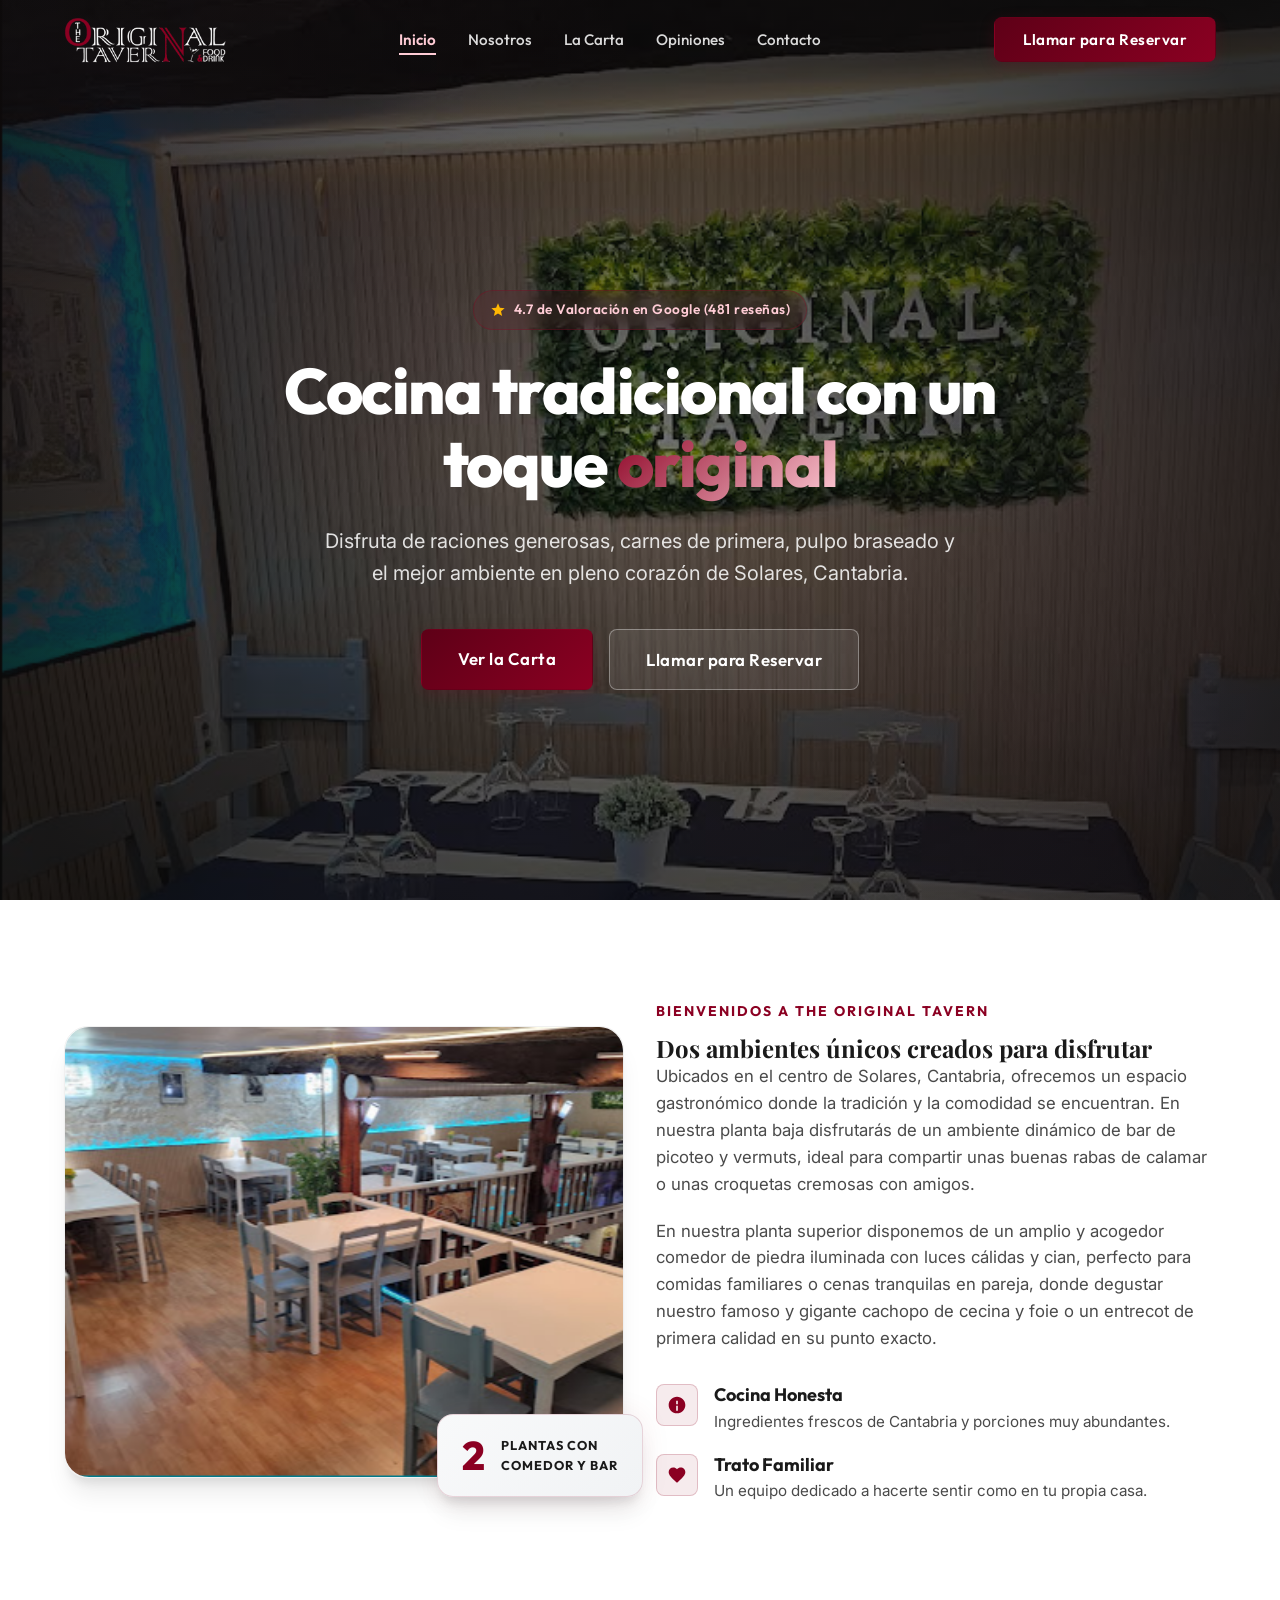
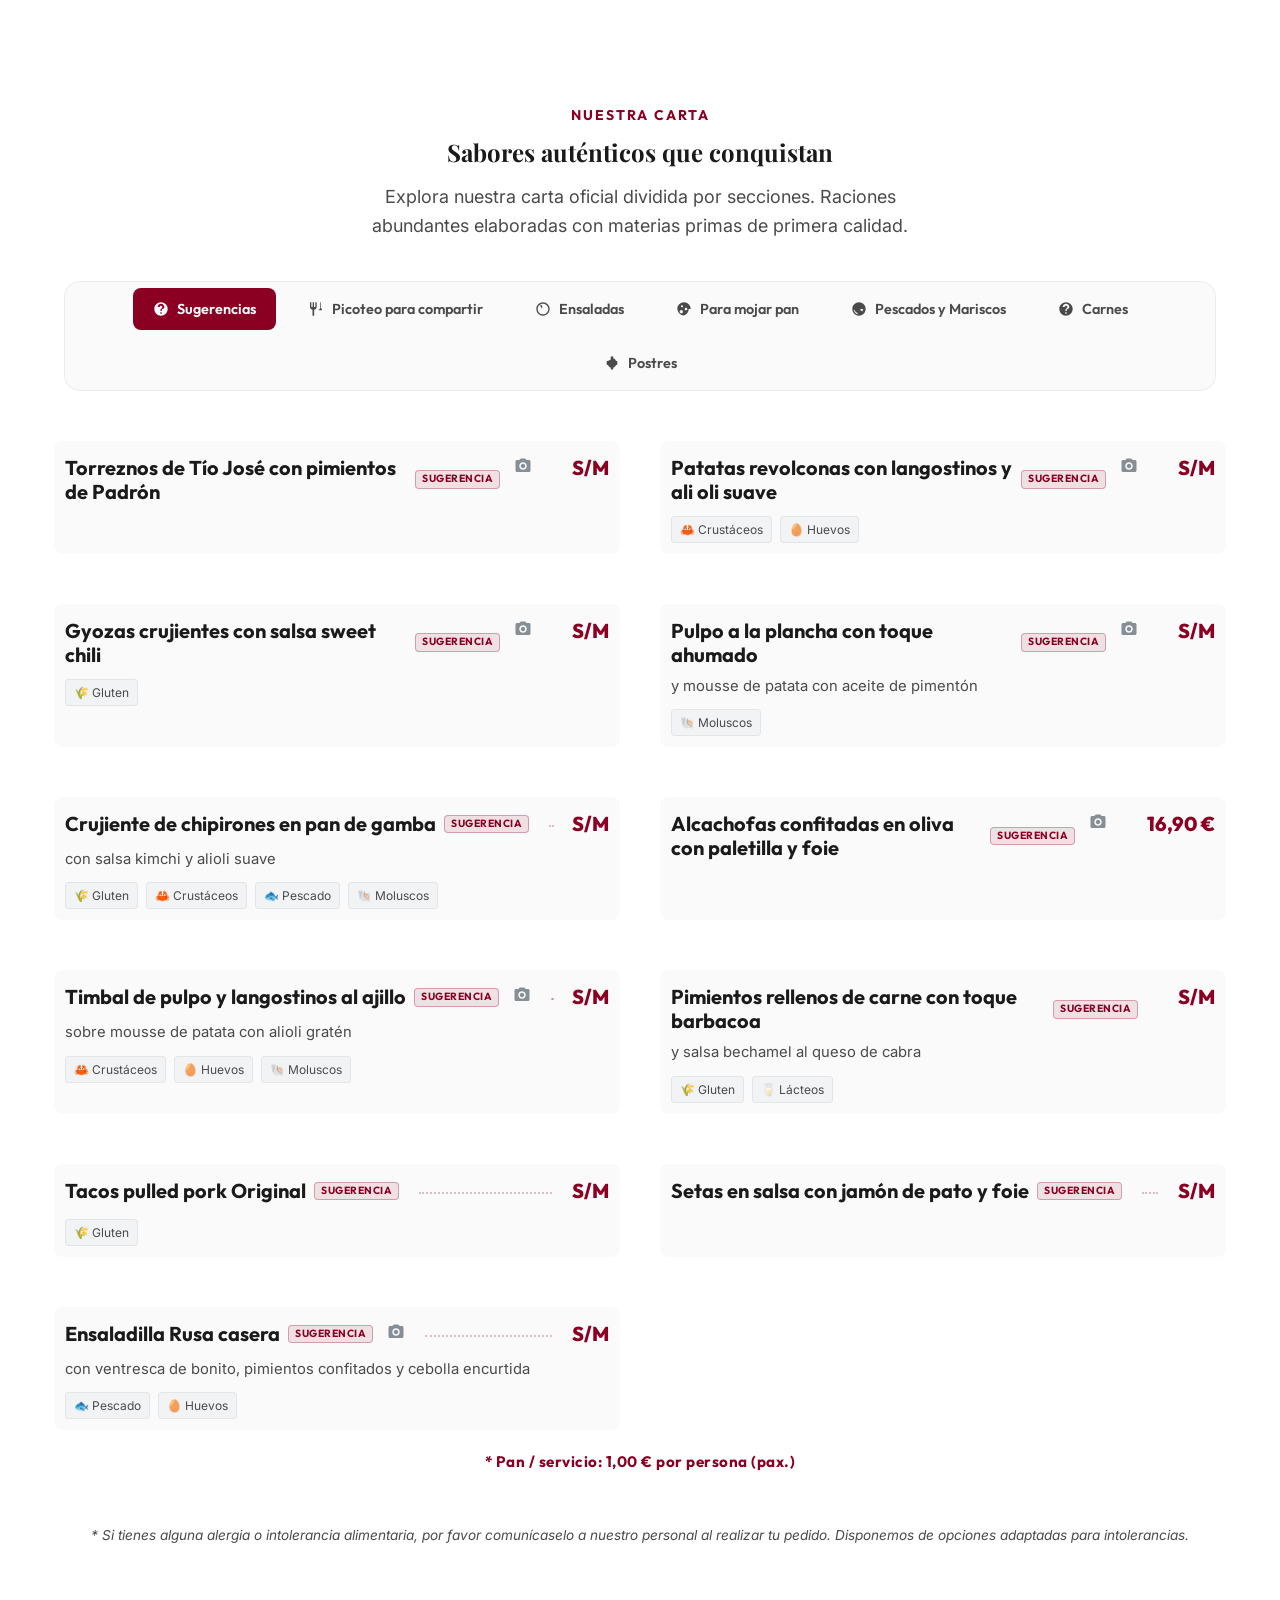
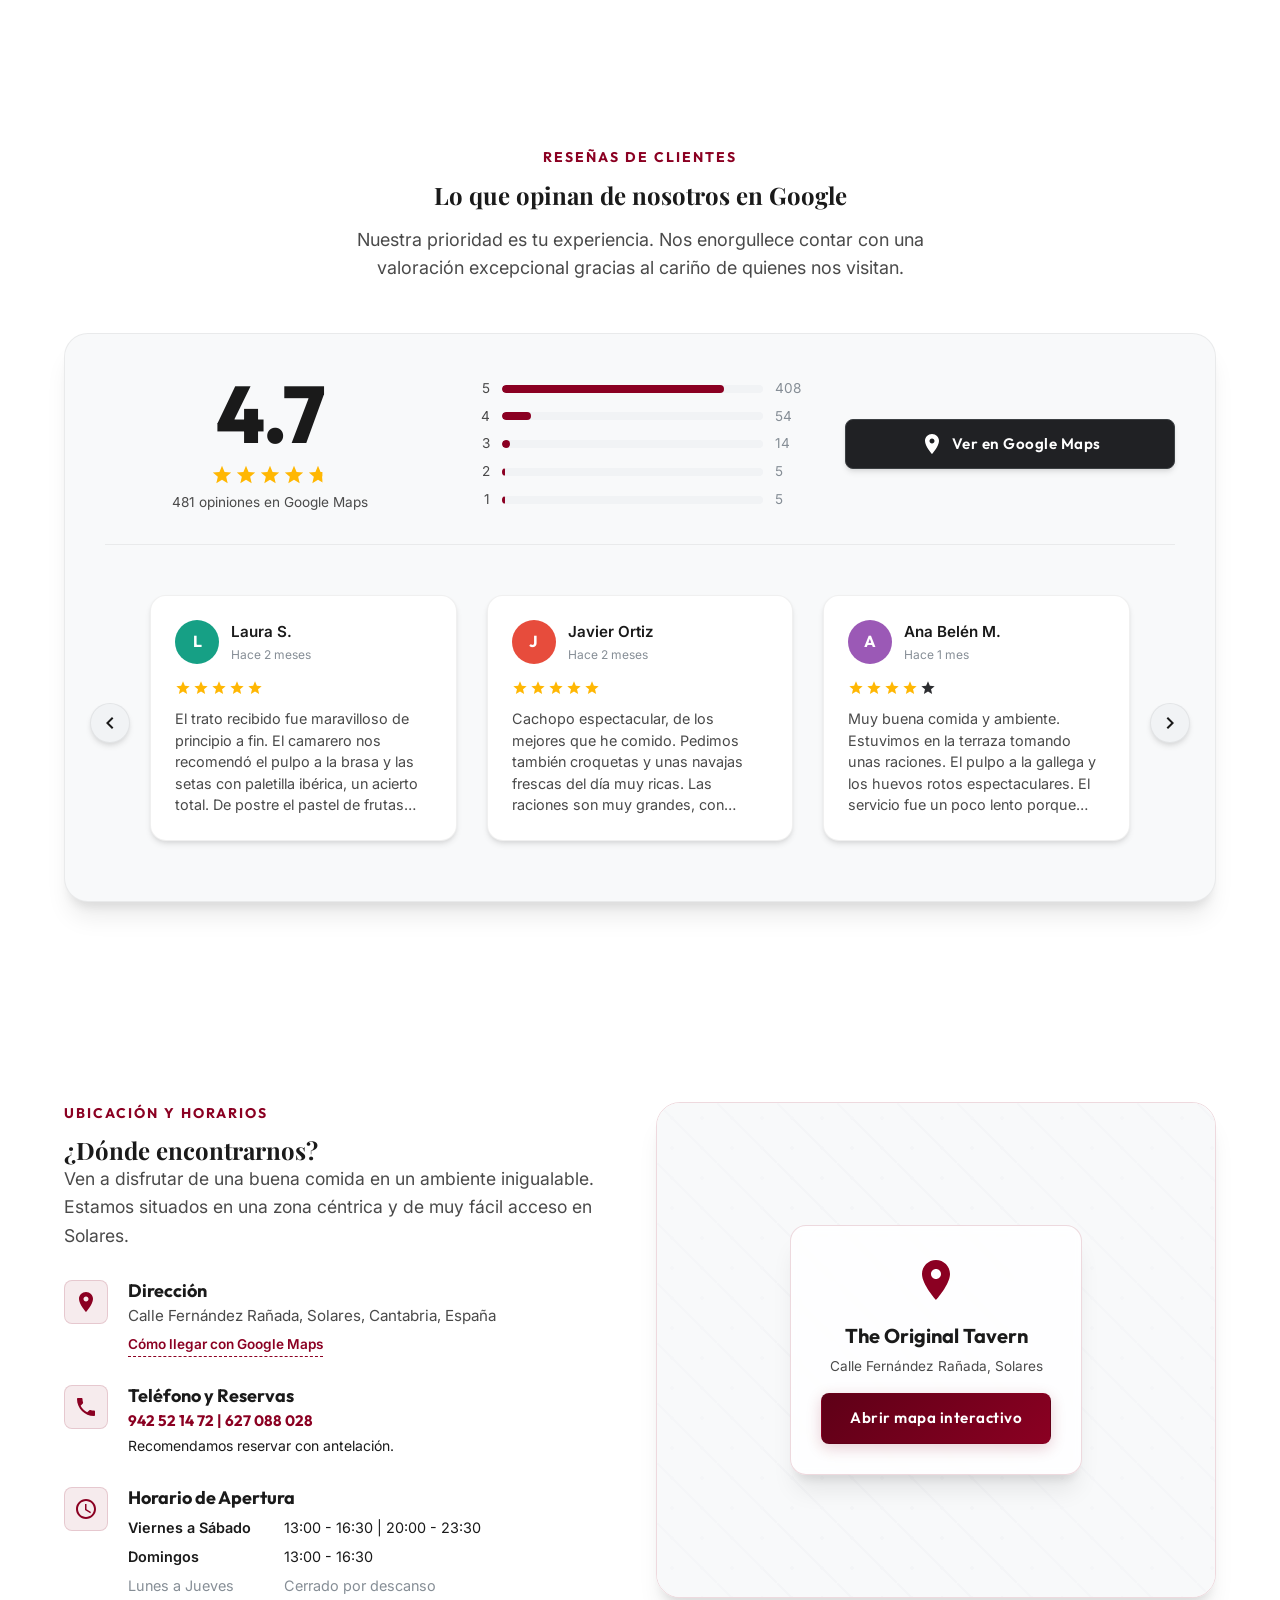
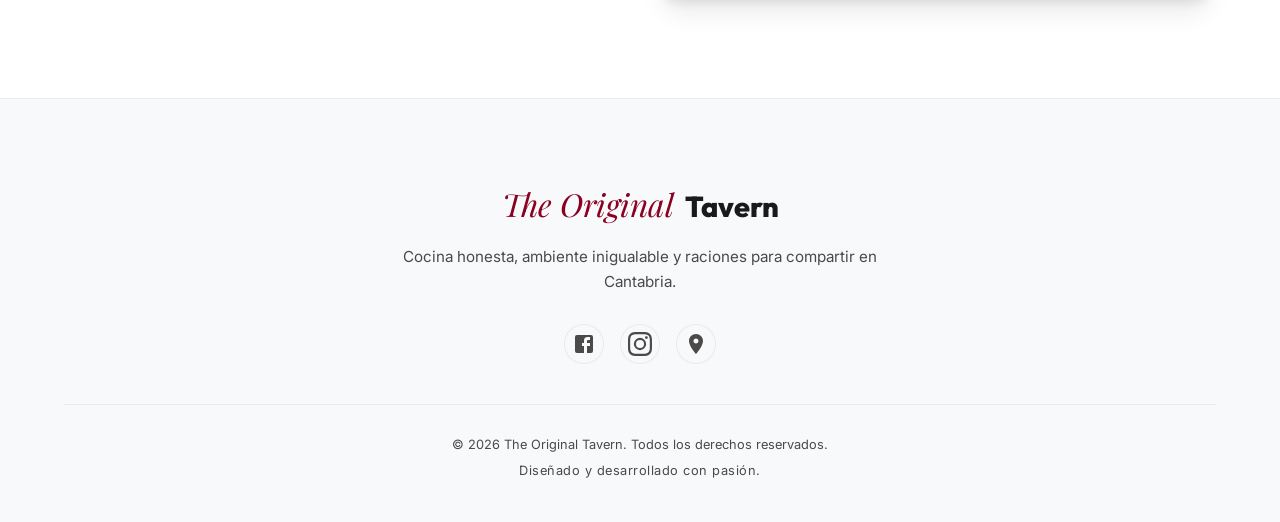
==== index.html @ cecf5a26 "Subida inicial" ====
<!DOCTYPE html>
<html lang="es">
<head>
    <meta charset="UTF-8">
    <script>
        window.onerror = function(msg, url, line, col, error) {
            var errDiv = document.getElementById('debug-error-box');
            if (!errDiv) {
                errDiv = document.createElement('div');
                errDiv.id = 'debug-error-box';
                errDiv.style.position = 'fixed';
                errDiv.style.top = '0';
                errDiv.style.left = '0';
                errDiv.style.width = '100%';
                errDiv.style.background = '#ff3333';
                errDiv.style.color = '#ffffff';
                errDiv.style.padding = '20px';
                errDiv.style.zIndex = '999999';
                errDiv.style.fontSize = '14px';
                errDiv.style.fontFamily = 'monospace';
                errDiv.style.boxShadow = '0 5px 15px rgba(0,0,0,0.5)';
                errDiv.style.wordBreak = 'break-all';
                document.documentElement.appendChild(errDiv);
            }
            errDiv.innerHTML = '<strong>Error de JS detectado en móvil:</strong><br>' + 
                               'Mensaje: ' + msg + '<br>' +
                               'Archivo: ' + url.substring(url.lastIndexOf('/') + 1) + '<br>' +
                               'Línea: ' + line + ', Columna: ' + col;
            return false;
        };
    </script>
    <meta name="viewport" content="width=device-width, initial-scale=1.0">
    <title>The Original Tavern | Restaurante en Solares, Cantabria — Cachopo, Pulpo y Carnes</title>
    <meta name="description" content="The Original Tavern, restaurante en Solares (Cantabria). Cocina tradicional cántabra con raciones generosas: cachopo de cecina y foie, pulpo a la brasa, carnes y mariscos. Cerca de Liérganes, Santander y Medio Cudeyo. Reservas: 942 52 14 72.">
    <meta name="keywords" content="restaurante Solares, restaurante Cantabria, donde comer Solares, restaurante Liérganes, donde comer Cantabria, restaurante cerca Santander, cachopo Cantabria, pulpo brasa Solares, restaurante Medio Cudeyo, bar restaurante Solares, comer en Cantabria, restaurante familiar Cantabria, carnes Cantabria, mariscos Cantabria, comida tradicional cántabra, reservar mesa Solares, The Original Tavern">
    <meta name="robots" content="index, follow">
    <meta name="author" content="The Original Tavern">
    <meta name="geo.region" content="ES-CB">
    <meta name="geo.placename" content="Solares, Cantabria, España">
    <link rel="canonical" href="https://theoriginaltavern.es/">

    <!-- Open Graph / Facebook -->
    <meta property="og:type" content="restaurant">
    <meta property="og:title" content="The Original Tavern | Restaurante en Solares, Cantabria">
    <meta property="og:description" content="Cocina tradicional cántabra con raciones generosas: cachopo de cecina y foie, pulpo a la brasa, carnes y mariscos. Cerca de Liérganes y Santander. ¡Reserva tu mesa!">
    <meta property="og:image" content="https://images.unsplash.com/photo-1572116469696-31de0f17cc34?q=80&w=1200">
    <meta property="og:url" content="https://theoriginaltavern.es/">
    <meta property="og:locale" content="es_ES">
    <meta property="og:site_name" content="The Original Tavern">

    <!-- Twitter Card -->
    <meta name="twitter:card" content="summary_large_image">
    <meta name="twitter:title" content="The Original Tavern | Restaurante en Solares, Cantabria">
    <meta name="twitter:description" content="Cachopo, pulpo, carnes y mariscos en Solares (Cantabria). Raciones generosas, 4.7⭐ en Google. Reservas: 942 52 14 72.">
    <meta name="twitter:image" content="https://images.unsplash.com/photo-1572116469696-31de0f17cc34?q=80&w=1200">

    <!-- JSON-LD Structured Data (Rich Results: estrellas, horario y teléfono en Google) -->
    <script type="application/ld+json">
    {
      "@context": "https://schema.org",
      "@type": "Restaurant",
      "name": "The Original Tavern",
      "description": "Restaurante de cocina tradicional cántabra en Solares. Especialistas en cachopo de cecina y foie, pulpo a la brasa, carnes y mariscos. Raciones generosas en un ambiente acogedor de dos plantas.",
      "url": "https://theoriginaltavern.es/",
      "telephone": ["+34942521472", "+34627088028"],
      "address": {
        "@type": "PostalAddress",
        "streetAddress": "Calle Fernández Rañada",
        "addressLocality": "Solares",
        "addressRegion": "Cantabria",
        "addressCountry": "ES"
      },
      "geo": {
        "@type": "GeoCoordinates",
        "latitude": 43.3958,
        "longitude": -3.7095
      },
      "aggregateRating": {
        "@type": "AggregateRating",
        "ratingValue": "4.7",
        "reviewCount": "481",
        "bestRating": "5"
      },
      "openingHoursSpecification": [
        {
          "@type": "OpeningHoursSpecification",
          "dayOfWeek": ["Friday", "Saturday"],
          "opens": "13:00",
          "closes": "16:30"
        },
        {
          "@type": "OpeningHoursSpecification",
          "dayOfWeek": ["Friday", "Saturday"],
          "opens": "20:00",
          "closes": "23:30"
        },
        {
          "@type": "OpeningHoursSpecification",
          "dayOfWeek": ["Sunday"],
          "opens": "13:00",
          "closes": "16:30"
        }
      ],
      "servesCuisine": ["Española", "Cántabra", "Tradicional"],
      "priceRange": "€€",
      "image": "https://images.unsplash.com/photo-1572116469696-31de0f17cc34?q=80&w=1200",
      "sameAs": [
        "https://www.facebook.com/TheOriginalTavernSolares/",
        "https://www.instagram.com/theoriginaltavern/",
        "https://maps.app.goo.gl/djLpsPLtSeErw6v27"
      ],
      "hasMap": "https://maps.app.goo.gl/djLpsPLtSeErw6v27",
      "menu": "https://theoriginaltavern.es/#carta",
      "acceptsReservations": true,
      "nearbyLocations": ["Liérganes", "Santander", "Medio Cudeyo", "Hoznayo", "Valdecilla"]
    }
    </script>

    <!-- Fonts -->
    <link rel="preconnect" href="https://fonts.googleapis.com">
    <link rel="preconnect" href="https://fonts.gstatic.com" crossorigin>
    <link href="https://fonts.googleapis.com/css2?family=Inter:wght@300;400;500;600;700&family=Outfit:wght@400;500;600;700;800&family=Playfair+Display:ital,wght@0,400;0,600;0,700;1,400&display=swap" rel="stylesheet">

    <!-- Stylesheets -->
    <link rel="stylesheet" href="styles/main.css?v=1.0.3">
    <link rel="stylesheet" href="styles/components.css?v=1.0.3">
    <link rel="stylesheet" href="styles/animations.css?v=1.0.3">
</head>
<body>

    <!-- Header / Navigation Bar -->
    <header class="main-header" id="header">
        <div class="header-container">
            <a href="#inicio" class="logo" aria-label="The Original Tavern Inicio">
                <img src="assets/logo-light.png" alt="The Original Tavern" class="logo-img logo-img-light">
                <img src="assets/logo-dark.png" alt="The Original Tavern" class="logo-img logo-img-dark">
            </a>
            
            <nav class="nav-menu" id="nav-menu">
                <ul>
                    <li><a href="#inicio" class="nav-link active">Inicio</a></li>
                    <li><a href="#nosotros" class="nav-link">Nosotros</a></li>
                    <li><a href="#carta" class="nav-link">La Carta</a></li>
                    <li><a href="#opiniones" class="nav-link">Opiniones</a></li>
                    <li><a href="#contacto" class="nav-link">Contacto</a></li>
                </ul>
            </nav>

            <div class="header-actions">
                <button class="btn btn-primary btn-book" id="open-booking-btn">
                    <span>Llamar para Reservar</span>
                </button>
                <button class="mobile-toggle" id="mobile-toggle" aria-label="Abrir menú">
                    <span class="bar"></span>
                    <span class="bar"></span>
                    <span class="bar"></span>
                </button>
            </div>
        </div>
    </header>

    <!-- Hero Section -->
    <section class="hero-section" id="inicio">
        <div class="hero-bg"></div>
        <div class="hero-overlay"></div>
        <div class="hero-content container reveal">
            <div class="hero-badge">
                <svg class="icon star-icon" viewBox="0 0 24 24"><path d="M12 17.27L18.18 21l-1.64-7.03L22 9.24l-7.19-.61L12 2 9.19 8.63 2 9.24l5.46 4.73L5.82 21z"/></svg>
                <span>4.7 de Valoración en Google (481 reseñas)</span>
            </div>
            <h1>Cocina tradicional con un toque <span class="text-gradient">original</span></h1>
            <p class="hero-subtitle">Disfruta de raciones generosas, carnes de primera, pulpo braseado y el mejor ambiente en pleno corazón de Solares, Cantabria.</p>
            <div class="hero-buttons">
                <a href="#carta" class="btn btn-primary btn-large">Ver la Carta</a>
                <button class="btn btn-secondary btn-large" id="open-booking-btn-hero">Llamar para Reservar</button>
            </div>
        </div>
    </section>
    
    <!-- About Section -->
    <section class="about-section section-padding" id="nosotros">
        <div class="container grid grid-2">
            <div class="about-image-wrapper reveal reveal-left">
                <div class="about-image-card">
                    <img src="assets/dining-room-new.png" alt="Comedor superior acogedor de The Original Tavern" class="about-img">
                    <div class="experience-badge">
                        <span class="number">2</span>
                        <span class="text">Plantas con<br>comedor y bar</span>
                    </div>
                </div>
            </div>
            <div class="about-content reveal reveal-right">
                <span class="section-tagline">Bienvenidos a The Original Tavern</span>
                <h2>Dos ambientes únicos creados para disfrutar</h2>
                <p class="about-text">
                    Ubicados en el centro de Solares, Cantabria, ofrecemos un espacio gastronómico donde la tradición y la comodidad se encuentran. En nuestra planta baja disfrutarás de un ambiente dinámico de bar de picoteo y vermuts, ideal para compartir unas buenas rabas de calamar o unas croquetas cremosas con amigos.
                </p>
                <p class="about-text text-secondary">
                    En nuestra planta superior disponemos de un amplio y acogedor comedor de piedra iluminada con luces cálidas y cian, perfecto para comidas familiares o cenas tranquilas en pareja, donde degustar nuestro famoso y gigante cachopo de cecina y foie o un entrecot de primera calidad en su punto exacto.
                </p>
                <div class="about-features">
                    <div class="feature-item">
                        <div class="feature-icon-box">
                            <svg viewBox="0 0 24 24" class="icon"><path d="M12 2C6.48 2 2 6.48 2 12s4.48 10 10 10 10-4.48 10-10S17.52 2 12 2zm1 17h-2v-6h2v6zm0-8h-2V7h2v2z"/></svg>
                        </div>
                        <div>
                            <h4>Cocina Honesta</h4>
                            <p>Ingredientes frescos de Cantabria y porciones muy abundantes.</p>
                        </div>
                    </div>
                    <div class="feature-item">
                        <div class="feature-icon-box">
                            <svg viewBox="0 0 24 24" class="icon"><path d="M12 21.35l-1.45-1.32C5.4 15.36 2 12.28 2 8.5 2 5.42 4.42 3 7.5 3c1.74 0 3.41.81 4.5 2.09C13.09 3.81 14.76 3 16.5 3 19.5 3 22 5.42 22 8.5c0 3.78-3.4 6.86-8.55 11.54L12 21.35z"/></svg>
                        </div>
                        <div>
                            <h4>Trato Familiar</h4>
                            <p>Un equipo dedicado a hacerte sentir como en tu propia casa.</p>
                        </div>
                    </div>
                </div>
            </div>
        </div>
    </section>

    <!-- Menu Section (La Carta) -->
    <section class="menu-section section-padding" id="carta">
        <div class="container text-center reveal">
            <span class="section-tagline">Nuestra Carta</span>
            <h2>Sabores auténticos que conquistan</h2>
            <p class="section-subtitle">Explora nuestra carta oficial dividida por secciones. Raciones abundantes elaboradas con materias primas de primera calidad.</p>
            
            <!-- Category Tabs (Official Sections) -->
            <div class="menu-tabs">
                <button class="tab-btn active" data-category="sugerencias">
                    <svg viewBox="0 0 24 24" class="tab-icon"><path d="M12 2C6.48 2 2 6.48 2 12s4.48 10 10 10 10-4.48 10-10S17.52 2 12 2zm1 17h-2v-2h2v2zm2.07-7.75l-.9.92C13.45 12.9 13 13.5 13 15h-2v-.5c0-1.1.45-2.1 1.17-2.83l1.24-1.26c.37-.36.59-.86.59-1.41 0-1.1-.9-2-2-2s-2 .9-2 2H7c0-2.76 2.24-5 5-5s5 2.24 5 5c0 1.04-.42 1.99-1.07 2.75z"/></svg>
                    Sugerencias
                </button>
                <button class="tab-btn" data-category="picoteo-compartir">
                    <svg viewBox="0 0 24 24" class="tab-icon"><path d="M11 9H9V2H7v7H5V2H3v7c0 2.12 1.66 3.84 3.75 3.97V22h2.5v-9.03C11.34 12.84 13 11.12 13 9V2h-2v7zm10-7H18v9c0 1.1-.9 2-2 2v1h5v-1c0-1.1-.9-2-2-2V2h2z"/></svg>
                    Picoteo para compartir
                </button>
                <button class="tab-btn" data-category="ensaladas">
                    <svg viewBox="0 0 24 24" class="tab-icon"><path d="M12 2C6.48 2 2 6.48 2 12s4.48 10 10 10 10-4.48 10-10S17.52 2 12 2zm0 18c-4.41 0-8-3.59-8-8s3.59-8 8-8 8 3.59 8 8-3.59 8-8 8zm-2.5-9c.83 0 1.5-.67 1.5-1.5S10.33 6 9.5 6 8 6.67 8 7.5 8.67 9 9.5 9z"/></svg>
                    Ensaladas
                </button>
                <button class="tab-btn" data-category="mojar-pan">
                    <svg viewBox="0 0 24 24" class="tab-icon"><path d="M19 12c.04 4.82-3.33 8.95-8.1 9.7A10.02 10.02 0 0 1 2 12C2 6.48 6.48 2 12 2s10 4.48 10 10zm-8.5-4c0-.83-.67-1.5-1.5-1.5S7.5 7.17 7.5 8s.67 1.5 1.5 1.5 1.5-.67 1.5-1.5zm6.5 4c0-1.1-.9-2-2-2s-2 .9-2 2 .9 2 2 2 2-.9 2-2zm-6.5 4c0-1.38-1.12-2.5-2.5-2.5S5.5 14.62 5.5 16s1.12 2.5 2.5 2.5 2.5-1.12 2.5-2.5z"/></svg>
                    Para mojar pan
                </button>
                <button class="tab-btn" data-category="pescados-mariscos">
                    <svg viewBox="0 0 24 24" class="tab-icon"><path d="M12 2c5.52 0 10 4.48 10 10s-4.48 10-10 10S2 17.52 2 12s4.48-10 10-10zm-8 10c0 3.74 2.59 6.87 6 7.74v-1.8c-2.39-.75-4.22-2.58-4.97-4.97H4v-.97zm8 7.74c3.41-.87 6-4 6-7.74H14v1.8c2.39.75 4.22 2.58 4.97 4.97h-1v.97z"/></svg>
                    Pescados y Mariscos
                </button>
                <button class="tab-btn" data-category="carnes">
                    <svg viewBox="0 0 24 24" class="tab-icon"><path d="M12 2C6.48 2 2 6.48 2 12s4.48 10 10 10 10-4.48 10-10S17.52 2 12 2zm1 17h-2v-2h2v2zm2.07-7.75l-.9.92C13.45 12.9 13 13.5 13 15h-2v-.5c0-1.1.45-2.1 1.17-2.83l1.24-1.26c.37-.36.59-.86.59-1.41 0-1.1-.9-2-2-2s-2 .9-2 2H7c0-2.76 2.24-5 5-5s5 2.24 5 5c0 1.04-.42 1.99-1.07 2.75z"/></svg>
                    Carnes
                </button>
                <button class="tab-btn" data-category="postres">
                    <svg viewBox="0 0 24 24" class="tab-icon"><path d="M12 2c1.1 0 2 .9 2 2v1.1c1.9.4 3.4 1.8 3.9 3.7l1.1.2c.6 0 1 .4 1 1v4c0 .6-.4 1-1 1h-1.1c-.5 1.9-2 3.3-3.9 3.7V20c0 1.1-.9 2-2 2s-2-.9-2-2v-1.3c-1.9-.4-3.4-1.8-3.9-3.7H5c-.6 0-1-.4-1-1v-4c0-.6.4-1 1-1l1.1-.2C6.6 8.9 8.1 7.5 10 7.1V4c0-1.1.9-2 2-2z"/></svg>
                    Postres
                </button>
            </div>

            <!-- Menu Grid -->
            <div class="menu-grid" id="menu-grid">
                <!-- Items dynamically generated by main.js or hardcoded for SEO indexing -->
                <!-- We will populate these dynamically in JS for smoother loading and tab transitions, but we leave the container ready -->
            </div>
            
            <div class="menu-notice reveal">
                <p class="service-notice" style="color: var(--accent); font-family: var(--font-accent); font-size: 0.95rem; font-weight: 700; margin-bottom: 12px; letter-spacing: 0.5px;">* Pan / servicio: 1,00 € por persona (pax.)</p>
            </div>
            
            <div class="menu-disclaimer reveal">
                <p>* Si tienes alguna alergia o intolerancia alimentaria, por favor comunícaselo a nuestro personal al realizar tu pedido. Disponemos de opciones adaptadas para intolerancias.</p>
            </div>
        </div>
    </section>

    <!-- Google Maps Reviews Widget Section -->
    <section class="reviews-section section-padding" id="opiniones">
        <div class="container reveal">
            <div class="text-center">
                <span class="section-tagline">Reseñas de Clientes</span>
                <h2>Lo que opinan de nosotros en Google</h2>
                <p class="section-subtitle">Nuestra prioridad es tu experiencia. Nos enorgullece contar con una valoración excepcional gracias al cariño de quienes nos visitan.</p>
            </div>

            <div class="google-widget-container">
                <!-- Widget Header Summary -->
                <div class="widget-header">
                    <div class="widget-rating-summary">
                        <div class="rating-huge">4.7</div>
                        <div class="rating-stars-box">
                            <div class="stars-gold-big">
                                <svg viewBox="0 0 24 24" class="icon"><path d="M12 17.27L18.18 21l-1.64-7.03L22 9.24l-7.19-.61L12 2 9.19 8.63 2 9.24l5.46 4.73L5.82 21z"/></svg>
                                <svg viewBox="0 0 24 24" class="icon"><path d="M12 17.27L18.18 21l-1.64-7.03L22 9.24l-7.19-.61L12 2 9.19 8.63 2 9.24l5.46 4.73L5.82 21z"/></svg>
                                <svg viewBox="0 0 24 24" class="icon"><path d="M12 17.27L18.18 21l-1.64-7.03L22 9.24l-7.19-.61L12 2 9.19 8.63 2 9.24l5.46 4.73L5.82 21z"/></svg>
                                <svg viewBox="0 0 24 24" class="icon"><path d="M12 17.27L18.18 21l-1.64-7.03L22 9.24l-7.19-.61L12 2 9.19 8.63 2 9.24l5.46 4.73L5.82 21z"/></svg>
                                <svg viewBox="0 0 24 24" class="icon" style="clip-path: inset(0 30% 0 0);"><path d="M12 17.27L18.18 21l-1.64-7.03L22 9.24l-7.19-.61L12 2 9.19 8.63 2 9.24l5.46 4.73L5.82 21z"/></svg>
                            </div>
                            <span class="reviews-count">481 opiniones en Google Maps</span>
                        </div>
                    </div>
                    
                    <div class="widget-rating-bars" id="widget-rating-bars">
                        <!-- Rating bars populated by reviews.js -->
                    </div>

                    <div class="widget-actions">
                        <a href="https://maps.app.goo.gl/djLpsPLtSeErw6v27" target="_blank" rel="noopener" class="btn btn-gmaps">
                            <svg viewBox="0 0 24 24" class="icon btn-icon"><path d="M12 2C8.13 2 5 5.13 5 9c0 5.25 7 13 7 13s7-7.75 7-13c0-3.87-3.13-7-7-7zm0 9.5c-1.38 0-2.5-1.12-2.5-2.5s1.12-2.5 2.5-2.5 2.5 1.12 2.5 2.5-1.12 2.5-2.5 2.5z"/></svg>
                            Ver en Google Maps
                        </a>
                    </div>
                </div>

                <!-- Reviews Scroll Grid -->
                <div class="reviews-wrapper">
                    <button class="carousel-control prev" id="carousel-prev" aria-label="Reseña anterior">
                        <svg viewBox="0 0 24 24" class="icon"><path d="M15.41 7.41L14 6l-6 6 6 6 1.41-1.41L10.83 12z"/></svg>
                    </button>
                    <div class="reviews-carousel" id="reviews-carousel">
                        <!-- Reviews generated by reviews.js -->
                    </div>
                    <button class="carousel-control next" id="carousel-next" aria-label="Siguiente reseña">
                        <svg viewBox="0 0 24 24" class="icon"><path d="M10 6L8.59 7.41 13.17 12l-4.58 4.59L10 18l6-6z"/></svg>
                    </button>
                </div>
            </div>
        </div>
    </section>

    <!-- Contact & Reservation Info Section -->
    <section class="contact-section section-padding" id="contacto">
        <div class="container grid grid-2">
            <div class="contact-info reveal reveal-left">
                <span class="section-tagline">Ubicación y Horarios</span>
                <h2>¿Dónde encontrarnos?</h2>
                <p class="contact-intro">Ven a disfrutar de una buena comida en un ambiente inigualable. Estamos situados en una zona céntrica y de muy fácil acceso en Solares.</p>
                
                <div class="info-list">
                    <div class="info-item">
                        <div class="info-icon">
                            <svg viewBox="0 0 24 24" class="icon"><path d="M12 2C8.13 2 5 5.13 5 9c0 5.25 7 13 7 13s7-7.75 7-13c0-3.87-3.13-7-7-7zm0 9.5c-1.38 0-2.5-1.12-2.5-2.5s1.12-2.5 2.5-2.5 2.5 1.12 2.5 2.5-1.12 2.5-2.5 2.5z"/></svg>
                        </div>
                        <div>
                            <h4>Dirección</h4>
                            <p>Calle Fernández Rañada, Solares, Cantabria, España</p>
                            <a href="https://maps.app.goo.gl/djLpsPLtSeErw6v27" target="_blank" class="link-action">Cómo llegar con Google Maps</a>
                        </div>
                    </div>
                    
                    <div class="info-item">
                        <div class="info-icon">
                            <svg viewBox="0 0 24 24" class="icon"><path d="M20 15.5c-1.25 0-2.45-.2-3.57-.57-.35-.11-.74-.03-1.02.24l-2.2 2.2c-2.83-1.44-5.15-3.75-6.59-6.59l2.2-2.2c.28-.28.36-.67.25-1.02C8.7 6.45 8.5 5.25 8.5 4c0-.55-.45-1-1-1H4c-.55 0-1 .45-1 1 0 9.39 7.61 17 17 17 .55 0 1-.45 1-1v-3.5c0-.55-.45-1-1-1z"/></svg>
                        </div>
                        <div>
                            <h4>Teléfono y Reservas</h4>
                            <p class="phone-number" id="open-booking-btn-contact" style="cursor: pointer; transition: color 0.3s ease;">942 52 14 72 <span class="phone-divider">|</span> 627 088 028</p>
                            <span class="text-small">Recomendamos reservar con antelación.</span>
                        </div>
                    </div>

                    <div class="info-item">
                        <div class="info-icon">
                            <svg viewBox="0 0 24 24" class="icon"><path d="M11.99 2C6.47 2 2 6.48 2 12s4.47 10 9.99 10C17.52 22 22 17.52 22 12S17.52 2 11.99 2zM12 20c-4.42 0-8-3.58-8-8s3.58-8 8-8 8 3.58 8 8-3.58 8-8 8zm.5-13H11v6l5.25 3.15.75-1.23-4.5-2.67z"/></svg>
                        </div>
                        <div>
                            <h4>Horario de Apertura</h4>
                            <div class="schedule-grid">
                                <span class="days">Viernes a Sábado</span>
                                <span class="hours">13:00 - 16:30 | 20:00 - 23:30</span>
                                <span class="days">Domingos</span>
                                <span class="hours">13:00 - 16:30</span>
                                <span class="days text-muted">Lunes a Jueves</span>
                                <span class="hours text-muted">Cerrado por descanso</span>
                            </div>
                        </div>
                    </div>
                </div>
            </div>
            
            <div class="contact-map reveal reveal-right">
                <!-- Google Maps Embed simulation with beautiful overlay and theme -->
                <div class="map-container">
                    <div class="map-placeholder">
                        <div class="map-overlay">
                            <svg viewBox="0 0 24 24" class="map-pin"><path d="M12 2C8.13 2 5 5.13 5 9c0 5.25 7 13 7 13s7-7.75 7-13c0-3.87-3.13-7-7-7zm0 9.5c-1.38 0-2.5-1.12-2.5-2.5s1.12-2.5 2.5-2.5 2.5 1.12 2.5 2.5-1.12 2.5-2.5 2.5z"/></svg>
                            <h3>The Original Tavern</h3>
                            <p>Calle Fernández Rañada, Solares</p>
                            <a href="https://maps.app.goo.gl/djLpsPLtSeErw6v27" target="_blank" class="btn btn-primary">Abrir mapa interactivo</a>
                        </div>
                        <div class="map-background-pattern"></div>
                    </div>
                </div>
            </div>
        </div>
    </section>

    <!-- Footer -->
    <footer class="main-footer">
        <div class="container text-center">
            <a href="#inicio" class="footer-logo"><span class="logo-accent">The Original</span> Tavern</a>
            <p class="footer-tagline">Cocina honesta, ambiente inigualable y raciones para compartir en Cantabria.</p>
            <div class="footer-socials">
                <a href="https://www.facebook.com/TheOriginalTavernSolares/" target="_blank" rel="noopener" aria-label="Facebook">
                    <svg viewBox="0 0 24 24" class="icon"><path d="M5 3h14a2 2 0 0 1 2 2v14a2 2 0 0 1-2 2H5a2 2 0 0 1-2-2V5a2 2 0 0 1 2-2m13 2h-2.5A3.5 3.5 0 0 0 12 8.5V11h-2v3h2v7h3v-7h3v-3h-3V9a1 1 0 0 1 1-1h2V5z"/></svg>
                </a>
                <a href="https://www.instagram.com/theoriginaltavern/" target="_blank" rel="noopener" aria-label="Instagram">
                    <svg viewBox="0 0 24 24" class="icon"><path d="M12 2.163c3.204 0 3.584.012 4.85.07 3.252.148 4.771 1.691 4.919 4.919.058 1.265.069 1.645.069 4.849 0 3.205-.012 3.584-.069 4.849-.149 3.225-1.664 4.771-4.919 4.919-1.266.058-1.644.07-4.85.07-3.204 0-3.584-.012-4.849-.07-3.26-.149-4.771-1.699-4.919-4.92-.058-1.265-.07-1.644-.07-4.849 0-3.204.013-3.583.07-4.849.149-3.227 1.664-4.771 4.919-4.919 1.266-.057 1.645-.069 4.849-.069zM12 0C8.741 0 8.333.014 7.053.072 2.695.272.273 2.69.073 7.051.014 8.333 0 8.741 0 12c0 3.259.014 3.668.072 4.948.2 4.358 2.618 6.78 6.98 6.98 1.281.058 1.689.072 4.948.072 3.259 0 3.668-.014 4.948-.072 4.354-.2 6.782-2.618 6.979-6.98.059-1.28.073-1.689.073-4.948 0-3.259-.014-3.667-.072-4.947-.196-4.354-2.617-6.78-6.979-6.98C15.668.014 15.259 0 12 0zm0 5.838a6.162 6.162 0 1 0 0 12.324 6.162 6.162 0 0 0 0-12.324zM12 16a4 4 0 1 1 0-8 4 4 0 0 1 0 8zm6.406-11.845a1.44 1.44 0 1 0 0 2.881 1.44 1.44 0 0 0 0-2.881z"/></svg>
                </a>
                <a href="https://maps.app.goo.gl/djLpsPLtSeErw6v27" target="_blank" rel="noopener" aria-label="Google Maps">
                    <svg viewBox="0 0 24 24" class="icon"><path d="M12 2C8.13 2 5 5.13 5 9c0 5.25 7 13 7 13s7-7.75 7-13c0-3.87-3.13-7-7-7zm0 9.5c-1.38 0-2.5-1.12-2.5-2.5s1.12-2.5 2.5-2.5 2.5 1.12 2.5 2.5-1.12 2.5-2.5 2.5z"/></svg>
                </a>
            </div>
            <div class="footer-bottom">
                <p>&copy; 2026 The Original Tavern. Todos los derechos reservados.</p>
                <p class="developer-credit">Diseñado y desarrollado con pasión.</p>
            </div>
        </div>
    </footer>

    <!-- Interactive Simulated Reservation Modal -->
    <div class="modal-backdrop" id="booking-modal">
        <div class="modal-card">
            <button class="modal-close" id="close-booking-modal" aria-label="Cerrar ventana">
                <svg viewBox="0 0 24 24" class="icon"><path d="M19 6.41L17.59 5 12 10.59 6.41 5 5 6.41 10.59 12 5 17.59 6.41 19 12 13.41 17.59 19 19 17.59 13.41 12z"/></svg>
            </button>
            <div class="modal-header">
                <h2>Llamar para Reservar</h2>
                <p>Elige tu opción de preferencia para asegurar tu mesa en The Original Tavern.</p>
            </div>
            
            <div class="phone-modal-container">
                <p class="modal-call-intro">
                    Llámanos directamente para realizar tu reserva al instante o escríbenos un mensaje por WhatsApp. ¡Estaremos encantados de atenderte!
                </p>
                
                <div class="phone-cards-grid">
                    <!-- Landline Card -->
                    <a href="tel:942521472" class="contact-action-card phone-card">
                        <div class="card-icon-box">
                            <svg viewBox="0 0 24 24" class="icon"><path d="M20.01 15.38c-1.23 0-2.42-.2-3.53-.56a.977.977 0 0 0-1.01.24l-2.2 2.2c-2.83-1.44-5.15-3.75-6.59-6.59l2.2-2.2c.28-.28.36-.67.25-1.02C8.7 6.45 8.5 5.25 8.5 4c0-.55-.45-1-1-1H4c-.55 0-1 .45-1 1 0 9.39 7.61 17 17 17 .55 0 1-.45 1-1v-3.5c0-.55-.45-1-1-1z"/></svg>
                        </div>
                        <div class="card-info">
                            <span class="card-label">Teléfono Fijo</span>
                            <span class="card-number">942 52 14 72</span>
                            <span class="card-action">Llamar al Fijo</span>
                        </div>
                    </a>

                    <!-- Mobile Card -->
                    <a href="tel:627088028" class="contact-action-card mobile-card">
                        <div class="card-icon-box">
                            <svg viewBox="0 0 24 24" class="icon"><path d="M17 1.01L7 1c-1.1 0-2 .9-2 2v18c0 1.1.9 2 2 2h10c1.1 0 2-.9 2-2V3c0-1.1-.9-1.99-2-1.99zM17 19H7V5h10v14z"/></svg>
                        </div>
                        <div class="card-info">
                            <span class="card-label">Teléfono Móvil</span>
                            <span class="card-number">627 088 028</span>
                            <span class="card-action">Llamar al Móvil</span>
                        </div>
                    </a>

                    <!-- WhatsApp Card -->
                    <a href="https://wa.me/34627088028?text=Hola,%20me%20gustaría%20reservar%20una%20mesa%20en%20The%20Original%20Tavern." target="_blank" rel="noopener" class="contact-action-card whatsapp-card">
                        <div class="card-icon-box">
                            <svg viewBox="0 0 24 24" class="icon"><path d="M12.04 2c-5.46 0-9.91 4.45-9.91 9.91 0 1.75.46 3.45 1.32 4.95L2.05 22l5.25-1.38c1.45.79 3.08 1.21 4.74 1.21 5.46 0 9.91-4.45 9.91-9.91 0-2.65-1.03-5.14-2.9-7.01A9.816 9.816 0 0 0 12.04 2zm5.8 14.16c-.24.67-1.38 1.28-1.91 1.37-.48.08-1.04.14-3.15-.73-2.7-1.12-4.43-3.86-4.56-4.04-.13-.18-1.09-1.45-1.09-2.77 0-1.32.69-1.97.94-2.23.25-.26.54-.32.72-.32.18 0 .36.01.52.02.17.01.39-.06.6.44.22.52.74 1.8.8 1.93.07.13.11.29.02.48-.09.18-.14.3-.28.46-.14.16-.3.36-.43.48-.15.14-.3.29-.13.58.17.29.76 1.25 1.63 2.03.1.09.2.18.29.27.76.68 1.4 1.11 1.77 1.27.35.15.68.1.92-.18.25-.29.98-1.14 1.24-1.53.26-.39.52-.32.88-.19.36.13 2.27 1.07 2.66 1.26.39.19.65.29.74.45.1.17.1.97-.14 1.64z"/></svg>
                        </div>
                        <div class="card-info">
                            <span class="card-label">WhatsApp</span>
                            <span class="card-number">Enviar Mensaje</span>
                            <span class="card-action">Chatear ahora</span>
                        </div>
                    </a>
                </div>

                <div class="modal-call-footer">
                    <p><strong>Recomendación:</strong> Aconsejamos reservar con la mayor antelación posible, especialmente para servicios de comidas y cenas en fin de semana. ¡Te esperamos en Solares!</p>
                </div>
            </div>
        </div>
    </div>



    <!-- Lightbox removed to maximize space -->

    <!-- Dish Image Viewer Modal -->
    <div class="modal-backdrop" id="dish-image-modal">
        <div class="modal-card image-modal-container">
            <button class="modal-close" id="close-image-modal" aria-label="Cerrar ventana">
                <svg viewBox="0 0 24 24" class="icon"><path d="M19 6.41L17.59 5 12 10.59 6.41 5 5 6.41 10.59 12 5 17.59 6.41 19 12 13.41 17.59 19 19 17.59 13.41 12z"/></svg>
            </button>
            <div class="modal-image-wrapper">
                <img src="" alt="Plato" id="dish-image-display" class="dish-modal-image">
            </div>
            <div class="modal-image-caption" id="dish-image-caption"></div>
        </div>
    </div>

    <!-- Scripts -->
    <script src="scripts/reviews.js?v=1.0.3"></script>
    <script src="scripts/animations.js?v=1.0.3"></script>
    <script src="scripts/main.js?v=1.0.3"></script>
</body>
</html>
---- styles/main.css ----
/* DESIGN SYSTEM & GLOBAL STYLES - The Original Tavern */

:root {
    /* Color Palette - Elegant Burgundy Light Theme */
    --bg-primary: #ffffff;
    --bg-secondary: #f8f9fa;
    --bg-tertiary: #f1f3f5;
    --bg-glass: rgba(255, 255, 255, 0.85);
    
    --accent: #8b0022; /* Rich Burgundy / Granate */
    --accent-rgb: 139, 0, 34;
    --accent-hover: #a60029;
    --accent-dark: #5e0017;
    --accent-light: #ffccd6;
    
    --text-primary: #1a1a1a;
    --text-secondary: #4a4a4a;
    --text-muted: #868e96;
    --text-on-accent: #ffffff;
    
    --bg-subtle-overlay: rgba(0, 0, 0, 0.02);
    
    --success: #2ecc71;
    --danger: #e74c3c;
    --gmaps-blue: #4285f4;
    
    /* Typography */
    --font-heading: 'Playfair Display', Georgia, serif;
    --font-sans: 'Inter', system-ui, -apple-system, sans-serif;
    --font-accent: 'Outfit', sans-serif;
    
    /* Layout & Shadows */
    --container-width: 1200px;
    --header-height: 80px;
    --border-radius-sm: 8px;
    --border-radius-md: 16px;
    --border-radius-lg: 24px;
    --border-radius-xl: 32px;
    
    --border-cyan: 1px solid rgba(var(--accent-rgb), 0.15);
    --border-subtle: 1px solid rgba(0, 0, 0, 0.06);
    
    --shadow-sm: 0 4px 6px -1px rgba(0, 0, 0, 0.1), 0 2px 4px -1px rgba(0, 0, 0, 0.06);
    --shadow-md: 0 10px 15px -3px rgba(0, 0, 0, 0.05), 0 4px 6px -2px rgba(0, 0, 0, 0.05);
    --shadow-lg: 0 20px 25px -5px rgba(0, 0, 0, 0.08), 0 10px 10px -5px rgba(0, 0, 0, 0.08);
    --shadow-cyan: 0 0 30px rgba(var(--accent-rgb), 0.08);
}

/* Global Reset */
*, *::before, *::after {
    box-sizing: border-box;
    margin: 0;
    padding: 0;
}

html {
    scroll-behavior: smooth;
    scroll-padding-top: var(--header-height);
    background-color: var(--bg-primary);
    color: var(--text-primary);
    font-family: var(--font-sans);
    line-height: 1.6;
    -webkit-font-smoothing: antialiased;
}

body {
    overflow-x: hidden;
    position: relative;
    background-image: 
        radial-gradient(circle at 10% 20%, rgba(var(--accent-rgb), 0.03) 0%, transparent 40%),
        radial-gradient(circle at 90% 80%, rgba(var(--accent-rgb), 0.02) 0%, transparent 40%);
    background-attachment: fixed;
}

/* Typography Base */
h1, h2, h3, h4, h5, h6 {
    color: var(--text-primary);
    font-weight: 700;
    line-height: 1.2;
}

h1 {
    font-family: var(--font-accent);
    font-weight: 800;
}

h2 {
    font-family: var(--font-heading);
    font-weight: 700;
}

p {
    color: var(--text-secondary);
}

a {
    color: var(--text-primary);
    text-decoration: none;
    transition: all 0.3s ease;
}

img {
    max-width: 100%;
    height: auto;
    display: block;
}

button, input, select, textarea {
    font-family: inherit;
    font-size: inherit;
    color: inherit;
    background: none;
    border: none;
    outline: none;
}

button {
    cursor: pointer;
}

/* Layout Utilities */
.container {
    width: 90%;
    max-width: var(--container-width);
    margin: 0 auto;
}

.grid {
    display: grid;
    gap: 32px;
}

.grid-2 {
    grid-template-columns: repeat(2, 1fr);
}

.grid-3 {
    grid-template-columns: repeat(3, 1fr);
}

@media (max-width: 992px) {
    .grid-3 {
        grid-template-columns: repeat(2, 1fr);
    }
}

@media (max-width: 768px) {
    .grid-2, .grid-3 {
        grid-template-columns: 1fr;
    }
}

.section-padding {
    padding: 100px 0;
}

@media (max-width: 768px) {
    .section-padding {
        padding: 60px 0;
    }
}

.text-center {
    text-align: center;
}

.text-gradient {
    background: linear-gradient(135deg, var(--accent) 0%, var(--accent-light) 100%);
    -webkit-background-clip: text;
    -webkit-text-fill-color: transparent;
    background-clip: text;
}

.text-secondary {
    color: var(--text-secondary);
}

.text-muted {
    color: var(--text-muted);
}

.text-accent {
    color: var(--accent);
}

.text-small {
    font-size: 0.875rem;
}

/* Section Header Structure */
.section-tagline {
    display: block;
    font-family: var(--font-accent);
    color: var(--accent);
    font-size: 0.875rem;
    font-weight: 700;
    text-transform: uppercase;
    letter-spacing: 2px;
    margin-bottom: 12px;
}

.section-subtitle {
    max-width: 600px;
    margin: 16px auto 0 auto;
    font-size: 1.125rem;
    color: var(--text-secondary);
}

/* Buttons */
.btn {
    display: inline-flex;
    align-items: center;
    justify-content: center;
    padding: 12px 28px;
    border-radius: var(--border-radius-sm);
    font-family: var(--font-accent);
    font-weight: 600;
    font-size: 0.95rem;
    letter-spacing: 0.5px;
    transition: all 0.4s cubic-bezier(0.165, 0.84, 0.44, 1);
    position: relative;
    overflow: hidden;
    z-index: 1;
}

.btn-primary {
    background: linear-gradient(135deg, var(--accent-dark) 0%, var(--accent) 100%);
    color: var(--text-on-accent);
    border: 1px solid transparent;
    box-shadow: 0 4px 15px rgba(var(--accent-rgb), 0.2);
}

.btn-primary::after {
    content: '';
    position: absolute;
    top: 0;
    left: 0;
    width: 100%;
    height: 100%;
    background: linear-gradient(135deg, var(--accent) 0%, var(--accent-hover) 100%);
    z-index: -1;
    opacity: 0;
    transition: opacity 0.4s ease;
}

.btn-primary:hover {
    transform: translateY(-2px);
    box-shadow: 0 6px 20px rgba(var(--accent-rgb), 0.35);
    color: var(--text-on-accent);
}

.btn-primary:hover::after {
    opacity: 1;
}

.btn-secondary {
    background: var(--bg-subtle-overlay);
    color: var(--text-primary);
    border: var(--border-subtle);
    backdrop-filter: blur(5px);
}

.btn-secondary:hover {
    background: rgba(var(--accent-rgb), 0.05);
    border-color: rgba(var(--accent-rgb), 0.5);
    color: var(--accent);
    transform: translateY(-2px);
}

.btn-large {
    padding: 16px 36px;
    font-size: 1.05rem;
    border-radius: var(--border-radius-sm);
}

.btn-full-width {
    width: 100%;
    display: flex;
}

.btn-gmaps {
    background-color: #202124;
    color: #fff;
    border: 1px solid #3c4043;
    box-shadow: var(--shadow-sm);
}

.btn-gmaps:hover {
    background-color: #2c2d30;
    border-color: var(--gmaps-blue);
    transform: translateY(-2px);
}

.btn-icon {
    width: 18px;
    height: 18px;
    margin-right: 8px;
    fill: currentColor;
}

/* Icon Utilities */
.icon {
    width: 24px;
    height: 24px;
    fill: currentColor;
    display: inline-block;
    vertical-align: middle;
}
---- styles/components.css ----
/* COMPONENTS STYLES - The Original Tavern */

/* 1. Header & Navigation */
.main-header {
    position: fixed;
    top: 0;
    left: 0;
    width: 100%;
    height: var(--header-height);
    background-color: transparent;
    z-index: 100;
    transition: all 0.4s cubic-bezier(0.165, 0.84, 0.44, 1);
    border-bottom: 1px solid transparent;
}

.main-header.scrolled {
    background-color: var(--bg-glass);
    backdrop-filter: blur(15px);
    border-bottom: var(--border-subtle);
    height: 70px;
    box-shadow: var(--shadow-sm);
}

.main-header.scrolled .logo {
    color: var(--text-primary);
}

.main-header.scrolled .logo-accent {
    color: var(--accent);
}

.main-header.scrolled .nav-link {
    color: var(--text-secondary);
}

.main-header.scrolled .nav-link:hover {
    color: var(--text-primary);
}

.main-header.scrolled .nav-link.active {
    color: var(--accent);
}

.main-header.scrolled .nav-link::after {
    background-color: var(--accent);
}

.main-header.scrolled .mobile-toggle .bar {
    background-color: var(--text-primary);
}

.header-container {
    width: 90%;
    max-width: var(--container-width);
    height: 100%;
    margin: 0 auto;
    display: flex;
    align-items: center;
    justify-content: space-between;
}

.logo {
    display: flex;
    align-items: center;
    text-decoration: none;
}

.logo-accent {
    font-family: var(--font-heading);
    color: var(--accent);
    font-style: italic;
    font-weight: 400;
    font-size: 1.1em;
    margin-right: 6px;
    display: inline-block;
}

.logo-img {
    height: 48px; /* Enlarged desktop logo height */
    width: auto;
    object-fit: contain;
    transition: transform 0.3s ease, opacity 0.3s ease;
}

.logo-img:hover {
    transform: scale(1.04);
}

.logo-img-light {
    display: block;
}

.logo-img-dark {
    display: none;
}

.main-header.scrolled .logo-img-light {
    display: none;
}

.main-header.scrolled .logo-img-dark {
    display: block;
}

.nav-menu ul {
    display: flex;
    list-style: none;
    gap: 32px;
}

.nav-link {
    font-family: var(--font-accent);
    font-size: 0.95rem;
    font-weight: 500;
    color: rgba(255, 255, 255, 0.85); /* Semi-transparent white by default on dark background */
    position: relative;
    padding: 6px 0;
    transition: color 0.3s ease;
}

.nav-link:hover {
    color: #ffffff;
}

.nav-link::after {
    content: '';
    position: absolute;
    bottom: 0;
    left: 0;
    width: 0;
    height: 2px;
    background-color: var(--accent-light); /* Soft light pink-burgundy underline on dark background */
    transition: width 0.3s ease;
}

.nav-link:hover::after,
.nav-link.active::after {
    width: 100%;
}

.nav-link.active {
    color: var(--accent-light); /* Highlight active link clearly in hero state */
    font-weight: 600;
}

.header-actions {
    display: flex;
    align-items: center;
    gap: 16px;
}

.mobile-toggle {
    display: none;
    flex-direction: column;
    justify-content: space-between;
    width: 24px;
    height: 18px;
    z-index: 101;
}

.mobile-toggle .bar {
    width: 100%;
    height: 2px;
    background-color: #ffffff; /* White by default on dark hero background */
    transition: all 0.3s ease;
}

@media (max-width: 768px) {
    .nav-menu {
        position: fixed;
        top: 0;
        right: -100%;
        width: 80%;
        max-width: 300px;
        height: 100vh;
        background-color: var(--bg-secondary);
        border-left: var(--border-subtle);
        padding: 100px 40px;
        transition: right 0.4s cubic-bezier(0.165, 0.84, 0.44, 1);
        z-index: 99;
    }

    .nav-menu.open {
        right: 0;
    }

    .nav-menu ul {
        flex-direction: column;
        gap: 24px;
    }

    .nav-link {
        font-size: 1.125rem;
    }

    .nav-menu .nav-link {
        color: var(--text-secondary);
    }

    .nav-menu .nav-link:hover {
        color: var(--text-primary);
    }

    .nav-menu .nav-link.active {
        color: var(--accent);
    }

    .nav-menu .nav-link::after {
        background-color: var(--accent);
    }

    .mobile-toggle {
        display: flex;
    }

    .mobile-toggle.open .bar {
        background-color: var(--text-primary) !important; /* Force dark close button inside light drawer */
    }

    .mobile-toggle.open .bar:nth-child(1) {
        transform: translateY(8px) rotate(45deg);
    }

    .mobile-toggle.open .bar:nth-child(2) {
        opacity: 0;
    }

    .mobile-toggle.open .bar:nth-child(3) {
        transform: translateY(-8px) rotate(-45deg);
    }
    
    .btn-book {
        display: none;
    }
}

/* 2. Hero Section */
.hero-section {
    position: relative;
    height: 100vh;
    min-height: 600px;
    display: flex;
    align-items: center;
    justify-content: center;
    text-align: center;
    overflow: hidden;
}

.hero-bg {
    position: absolute;
    top: 0;
    left: 0;
    width: 100%;
    height: 100%;

    background-image: url('../assets/hero-moss.png');
    background-size: cover;
    background-position: center 25%;
    z-index: -2;
    transform: scale(1.05);
    filter: brightness(0.9);
}

.hero-overlay {
    position: absolute;
    top: 0;
    left: 0;
    width: 100%;
    height: 100%;
    background: radial-gradient(circle at center, rgba(12, 12, 12, 0.45) 0%, rgba(12, 12, 12, 0.85) 90%);
    z-index: -1;
}

.hero-content {
    max-width: 850px;
    z-index: 2;
    padding-top: var(--header-height);
}

.hero-badge {
    display: inline-flex;
    align-items: center;
    gap: 8px;
    background: rgba(var(--accent-rgb), 0.1);
    border: 1px solid rgba(var(--accent-rgb), 0.3);
    padding: 8px 16px;
    border-radius: 50px;
    margin-bottom: 24px;
    backdrop-filter: blur(10px);
}

.hero-badge span {
    font-family: var(--font-accent);
    font-size: 0.85rem;
    font-weight: 600;
    color: var(--accent-light);
    letter-spacing: 0.5px;
}

.hero-section .star-icon {
    width: 16px;
    height: 16px;
    fill: #ffb703; /* Elegant Gold star */
}

.hero-section h1 {
    color: #ffffff; /* Explicit high-contrast white text for hero headline */
    font-size: 4rem;
    line-height: 1.15;
    margin-bottom: 24px;
    letter-spacing: -1.5px;
}

@media (max-width: 768px) {
    .hero-section h1 {
        font-size: 2.5rem;
    }
}

.hero-subtitle {
    font-size: 1.25rem;
    max-width: 650px;
    margin: 0 auto 40px auto;
    color: rgba(255, 255, 255, 0.85);
}

.hero-buttons {
    display: flex;
    gap: 16px;
    justify-content: center;
}

.hero-buttons .btn-secondary {
    background: rgba(255, 255, 255, 0.08);
    color: #ffffff;
    border: 1px solid rgba(255, 255, 255, 0.35);
    backdrop-filter: blur(5px);
}

.hero-buttons .btn-secondary:hover {
    background: rgba(var(--accent-rgb), 0.15);
    border-color: var(--accent-light);
    color: #ffffff;
    transform: translateY(-2px);
    box-shadow: 0 6px 20px rgba(var(--accent-rgb), 0.2);
}

@media (max-width: 480px) {
    .hero-buttons {
        flex-direction: column;
        align-items: stretch;
        padding: 0 20px;
    }
}

/* Mouse Scroll Indicator */
.hero-scroll-indicator {
    position: absolute;
    bottom: 30px;
    left: 50%;
    transform: translateX(-50%);
    display: flex;
    flex-direction: column;
    align-items: center;
    gap: 10px;
    z-index: 2;
    opacity: 0.8;
}

.mouse-icon {
    width: 24px;
    height: 40px;
    border: 2px solid var(--text-secondary);
    border-radius: 20px;
    position: relative;
}

.mouse-icon .wheel {
    width: 4px;
    height: 8px;
    background-color: var(--accent);
    border-radius: 2px;
    position: absolute;
    top: 6px;
    left: 50%;
    transform: translateX(-50%);
    animation: scroll-wheel 1.8s infinite ease-in-out;
}

.scroll-text {
    font-family: var(--font-accent);
    font-size: 0.75rem;
    font-weight: 600;
    text-transform: uppercase;
    letter-spacing: 1px;
    color: var(--text-secondary);
}

@keyframes scroll-wheel {
    0% { top: 6px; opacity: 1; }
    50% { top: 16px; opacity: 0; }
    100% { top: 6px; opacity: 1; }
}

/* 3. About Section */
.about-image-wrapper {
    display: flex;
    justify-content: center;
    align-items: center;
}

.about-image-card {
    position: relative;
    border-radius: var(--border-radius-lg);
    overflow: visible;
    box-shadow: var(--shadow-lg);
    border: var(--border-subtle);
}

.about-img {
    border-radius: var(--border-radius-lg);
    width: 100%;
    object-fit: cover;
    height: 450px;
    transition: transform 0.6s cubic-bezier(0.165, 0.84, 0.44, 1);
}

.about-image-card:hover .about-img {
    transform: scale(1.02);
}

.experience-badge {
    position: absolute;
    bottom: -20px;
    right: -20px;
    background: linear-gradient(135deg, var(--bg-secondary) 0%, var(--bg-tertiary) 100%);
    border: var(--border-cyan);
    border-radius: var(--border-radius-md);
    padding: 20px 24px;
    display: flex;
    align-items: center;
    gap: 16px;
    box-shadow: var(--shadow-lg), var(--shadow-cyan);
}

.experience-badge .number {
    font-family: var(--font-accent);
    font-size: 2.5rem;
    font-weight: 800;
    color: var(--accent);
    line-height: 1;
}

.experience-badge .text {
    font-family: var(--font-accent);
    font-size: 0.8rem;
    font-weight: 700;
    text-transform: uppercase;
    letter-spacing: 1px;
    color: var(--text-primary);
}

@media (max-width: 768px) {
    .about-img {
        height: 320px;
    }
    .experience-badge {
        bottom: 10px;
        right: 10px;
        padding: 12px 16px;
    }
    .experience-badge .number {
        font-size: 2rem;
    }
}

.about-text {
    font-size: 1.05rem;
    margin-bottom: 20px;
}

.about-features {
    margin-top: 32px;
    display: grid;
    gap: 20px;
}

.feature-item {
    display: flex;
    gap: 16px;
    align-items: flex-start;
}

.feature-icon-box {
    background: rgba(var(--accent-rgb), 0.08);
    border: 1px solid rgba(var(--accent-rgb), 0.2);
    border-radius: var(--border-radius-sm);
    padding: 10px;
    color: var(--accent);
    display: flex;
    align-items: center;
    justify-content: center;
}

.feature-icon-box .icon {
    width: 20px;
    height: 20px;
}

.feature-item h4 {
    font-size: 1.125rem;
    margin-bottom: 4px;
    font-family: var(--font-accent);
}

.feature-item p {
    font-size: 0.95rem;
    color: var(--text-secondary);
}

/* 4. Menu Section (La Carta) */
.menu-tabs {
    display: inline-flex;
    flex-wrap: wrap;
    justify-content: center;
    gap: 12px;
    background: var(--bg-subtle-overlay);
    border: var(--border-subtle);
    padding: 6px;
    border-radius: var(--border-radius-md);
    margin: 40px auto 60px auto;
}

.tab-btn {
    display: flex;
    align-items: center;
    gap: 8px;
    padding: 12px 20px;
    border-radius: var(--border-radius-sm);
    font-family: var(--font-accent);
    font-weight: 600;
    font-size: 0.9rem;
    color: var(--text-secondary);
    transition: all 0.3s cubic-bezier(0.165, 0.84, 0.44, 1);
}

.tab-btn:hover {
    color: var(--text-primary);
    background: var(--bg-subtle-overlay);
}

.tab-btn.active {
    background: var(--accent);
    color: var(--text-on-accent);
}

.tab-icon {
    width: 16px;
    height: 16px;
    fill: currentColor;
}

.menu-grid {
    display: grid;
    grid-template-columns: repeat(2, 1fr);
    gap: 40px 60px;
    min-height: 300px;
    transition: opacity 0.3s ease;
    text-align: left;
}

@media (max-width: 868px) {
    .menu-grid {
        grid-template-columns: 1fr;
        gap: 30px;
    }
}

/* Menu List Item Component */
.menu-list-item {
    display: flex;
    flex-direction: column;
    padding: 16px;
    background: var(--bg-subtle-overlay);
    border-radius: var(--border-radius-md);
    border: 1px solid transparent;
    transition: all 0.4s cubic-bezier(0.165, 0.84, 0.44, 1);
}

.menu-list-item:hover {
    background: rgba(var(--accent-rgb), 0.04);
    border-color: rgba(var(--accent-rgb), 0.15);
    transform: translateY(-2px);
}

.menu-list-item.featured-dish {
    background: rgba(var(--accent-rgb), 0.03);
    border: 1px solid rgba(var(--accent-rgb), 0.25);
    box-shadow: 0 0 15px rgba(var(--accent-rgb), 0.08);
}

.menu-list-item.featured-dish:hover {
    background: rgba(var(--accent-rgb), 0.06);
    border-color: rgba(var(--accent-rgb), 0.4);
    box-shadow: 0 0 20px rgba(var(--accent-rgb), 0.15);
    transform: translateY(-2px);
}

.menu-item-header {
    display: flex;
    align-items: baseline;
    justify-content: space-between;
    width: 100%;
}

.menu-item-title {
    font-family: var(--font-accent);
    font-size: 1.25rem;
    font-weight: 700;
    color: var(--text-primary);
    display: inline-flex;
    align-items: center;
    gap: 8px;
}

.menu-item-badge-inline {
    background: rgba(var(--accent-rgb), 0.1);
    border: 1px solid rgba(var(--accent-rgb), 0.3);
    color: var(--accent); /* High legibility burgundy text on light menus */
    font-size: 0.65rem;
    font-weight: 700;
    text-transform: uppercase;
    padding: 2px 6px;
    border-radius: 4px;
    letter-spacing: 0.5px;
}

.menu-item-dots {
    flex-grow: 1;
    border-bottom: 2px dotted rgba(var(--accent-rgb), 0.25);
    margin: 0 12px;
    position: relative;
    top: -4px;
}

.menu-item-price {
    font-family: var(--font-accent);
    font-size: 1.25rem;
    font-weight: 800;
    color: var(--accent);
    white-space: nowrap;
}

.menu-item-desc {
    font-size: 0.925rem;
    color: var(--text-secondary);
    line-height: 1.5;
    margin-top: 8px;
}

.menu-item-tags {
    display: flex;
    flex-wrap: wrap;
    gap: 8px;
    margin-top: 12px;
}

.menu-tag {
    font-size: 0.75rem;
    padding: 3px 8px;
    border-radius: 4px;
    background-color: var(--bg-tertiary);
    color: var(--text-secondary);
    border: var(--border-subtle);
}

.menu-tag.gluten-free {
    background-color: rgba(46, 204, 113, 0.1);
    color: var(--success);
    border-color: rgba(46, 204, 113, 0.2);
}

.menu-tag.spicy {
    background-color: rgba(231, 76, 60, 0.1);
    color: var(--danger);
    border-color: rgba(231, 76, 60, 0.2);
}

.menu-disclaimer {
    margin-top: 50px;
    font-size: 0.85rem;
    color: var(--text-muted);
    font-style: italic;
}

/* 5. Google Reviews Widget */
.google-widget-container {
    background: var(--bg-secondary);
    border: var(--border-subtle);
    border-radius: var(--border-radius-lg);
    box-shadow: var(--shadow-lg);
    padding: 40px;
    margin-top: 50px;
    border: var(--border-subtle);
}

@media (max-width: 768px) {
    .google-widget-container {
        padding: 24px 16px;
    }
}

.widget-header {
    display: grid;
    grid-template-columns: 1fr 1fr 1fr;
    gap: 40px;
    align-items: center;
    border-bottom: var(--border-subtle);
    padding-bottom: 30px;
    margin-bottom: 40px;
}

@media (max-width: 992px) {
    .widget-header {
        grid-template-columns: 1fr;
        gap: 30px;
        text-align: center;
    }
}

.widget-rating-summary {
    display: flex;
    flex-direction: column;
    align-items: center;
}

.rating-huge {
    font-family: var(--font-accent);
    font-size: 5rem;
    font-weight: 800;
    line-height: 1;
    color: var(--text-primary);
}

.rating-stars-box {
    display: flex;
    flex-direction: column;
    align-items: center;
    gap: 6px;
    margin-top: 10px;
}

.stars-gold-big {
    display: flex;
    gap: 2px;
}

.stars-gold-big .icon {
    width: 22px;
    height: 22px;
    fill: #ffb703; /* Authentically gold Google stars */
}

.reviews-count {
    font-size: 0.85rem;
    color: var(--text-secondary);
}

/* Rating bars */
.widget-rating-bars {
    display: flex;
    flex-direction: column;
    gap: 6px;
}

.rating-bar-row {
    display: flex;
    align-items: center;
    gap: 12px;
    font-size: 0.85rem;
}

.star-label {
    min-width: 15px;
    text-align: right;
    color: var(--text-secondary);
}

.rating-bar-container {
    flex-grow: 1;
    height: 8px;
    background-color: var(--bg-tertiary);
    border-radius: 10px;
    overflow: hidden;
}

.rating-bar-fill {
    height: 100%;
    background-color: var(--accent);
    border-radius: 10px;
}

.rating-value {
    min-width: 30px;
    color: var(--text-muted);
}

.widget-actions {
    display: flex;
    flex-direction: column;
    gap: 12px;
}

@media (max-width: 992px) {
    .widget-actions {
        flex-direction: row;
        justify-content: center;
    }
}

@media (max-width: 480px) {
    .widget-actions {
        flex-direction: column;
        align-items: stretch;
    }
}

/* Carousel wrapper */
.reviews-wrapper {
    position: relative;
    padding: 0 40px;
}

@media (max-width: 600px) {
    .reviews-wrapper {
        padding: 0;
    }
}

.reviews-carousel {
    display: flex;
    gap: 30px;
    overflow-x: auto;
    scroll-behavior: smooth;
    scrollbar-width: none; /* Firefox */
    -ms-overflow-style: none; /* IE */
    padding: 10px 5px 20px 5px;
}

.reviews-carousel::-webkit-scrollbar {
    display: none; /* Safari & Chrome */
}

/* Review Card */
.review-card {
    min-width: calc(33.333% - 20px);
    width: calc(33.333% - 20px);
    background: var(--bg-primary);
    border: var(--border-subtle);
    border-radius: var(--border-radius-md);
    padding: 24px;
    box-shadow: var(--shadow-sm);
    display: flex;
    flex-direction: column;
    transition: all 0.3s ease;
}

@media (max-width: 992px) {
    .review-card {
        min-width: calc(50% - 15px);
        width: calc(50% - 15px);
    }
}

@media (max-width: 600px) {
    .review-card {
        min-width: 100%;
        width: 100%;
    }
}

.review-card:hover {
    border-color: rgba(var(--accent-rgb), 0.2);
    box-shadow: var(--shadow-md);
}

.review-card-header {
    display: flex;
    align-items: center;
    gap: 12px;
    margin-bottom: 16px;
}

.review-avatar {
    width: 44px;
    height: 44px;
    border-radius: 50%;
    display: flex;
    align-items: center;
    justify-content: center;
    font-weight: 700;
    color: #fff;
    font-family: var(--font-accent);
}

.review-author-info {
    display: flex;
    flex-direction: column;
}

.review-author-name {
    font-size: 0.95rem;
    font-weight: 600;
}

.review-date {
    font-size: 0.75rem;
    color: var(--text-muted);
}

.review-stars {
    display: flex;
    gap: 2px;
    margin-bottom: 12px;
}

.review-stars .icon {
    width: 16px;
    height: 16px;
    fill: #ffb703; /* Authentically gold Google stars */
}

.review-text {
    font-size: 0.9rem;
    line-height: 1.5;
    color: var(--text-secondary);
    display: -webkit-box;
    -webkit-line-clamp: 5;
    -webkit-box-orient: vertical;
    overflow: hidden;
    text-overflow: ellipsis;
    flex-grow: 1;
}

/* Carousel Buttons */
.carousel-control {
    position: absolute;
    top: 50%;
    transform: translateY(-50%);
    width: 40px;
    height: 40px;
    border-radius: 50%;
    background-color: var(--bg-tertiary);
    border: var(--border-subtle);
    display: flex;
    align-items: center;
    justify-content: center;
    color: var(--text-primary);
    box-shadow: var(--shadow-sm);
    z-index: 5;
    transition: all 0.3s ease;
}

.carousel-control:hover {
    background-color: var(--accent);
    color: var(--text-on-accent);
    transform: translateY(-50%) scale(1.05);
}

.carousel-control.prev {
    left: -15px;
}

.carousel-control.next {
    right: -15px;
}

@media (max-width: 600px) {
    .carousel-control {
        display: none; /* Hide arrow controls on touch screens */
    }
}

/* 6. Contact & Map */
.contact-intro {
    font-size: 1.1rem;
    margin-bottom: 30px;
}

.info-list {
    display: flex;
    flex-direction: column;
    gap: 28px;
}

.info-item {
    display: flex;
    gap: 20px;
    align-items: flex-start;
}

.info-icon {
    width: 44px;
    height: 44px;
    border-radius: var(--border-radius-sm);
    background: rgba(var(--accent-rgb), 0.08);
    border: var(--border-cyan);
    color: var(--accent);
    display: flex;
    align-items: center;
    justify-content: center;
    flex-shrink: 0;
}

.info-item h4 {
    font-size: 1.125rem;
    font-family: var(--font-accent);
    margin-bottom: 4px;
}

.info-item p {
    font-size: 0.95rem;
    line-height: 1.5;
}

.phone-number {
    font-family: var(--font-accent);
    font-size: 1.5rem;
    font-weight: 700;
    color: var(--accent);
}

.link-action {
    display: inline-block;
    color: var(--accent); /* High readability burgundy color for actions on light background */
    font-size: 0.85rem;
    font-weight: 600;
    margin-top: 6px;
    border-bottom: 1px dashed var(--accent);
}

.link-action:hover {
    color: var(--accent-hover);
    border-color: var(--accent-hover);
}

.schedule-grid {
    display: grid;
    grid-template-columns: 140px 1fr;
    row-gap: 6px;
    column-gap: 16px;
    margin-top: 8px;
    font-size: 0.9rem;
}

.schedule-grid .days {
    font-weight: 600;
}

.schedule-grid .days.text-muted {
    font-weight: 400;
}

/* Simulated Map */
.map-container {
    height: 100%;
    min-height: 400px;
    border-radius: var(--border-radius-lg);
    overflow: hidden;
    border: var(--border-cyan);
    box-shadow: var(--shadow-lg);
}

.map-placeholder {
    height: 100%;
    min-height: 400px;
    background-color: var(--bg-secondary);
    position: relative;
    display: flex;
    align-items: center;
    justify-content: center;
    overflow: hidden;
}

.map-background-pattern {
    position: absolute;
    width: 100%;
    height: 100%;
    background-image: 
        radial-gradient(var(--bg-tertiary) 2px, transparent 2px), 
        linear-gradient(45deg, transparent 49%, var(--bg-tertiary) 49%, var(--bg-tertiary) 51%, transparent 51%);
    background-size: 30px 30px, 60px 60px;
    opacity: 0.5;
    z-index: 1;
}

.map-overlay {
    position: relative;
    z-index: 2;
    background-color: var(--bg-glass);
    border: var(--border-cyan);
    padding: 30px;
    border-radius: var(--border-radius-md);
    max-width: 320px;
    text-align: center;
    box-shadow: var(--shadow-lg);
    backdrop-filter: blur(5px);
}

.map-pin {
    width: 48px;
    height: 48px;
    fill: var(--accent);
    margin-bottom: 12px;
    animation: bounce 2s infinite;
}

@keyframes bounce {
    0%, 100% { transform: translateY(0); }
    50% { transform: translateY(-10px); }
}

.map-overlay h3 {
    font-family: var(--font-accent);
    font-size: 1.25rem;
    margin-bottom: 8px;
}

.map-overlay p {
    font-size: 0.85rem;
    color: var(--text-secondary);
    margin-bottom: 16px;
}

/* 7. Footer */
.main-footer {
    background-color: var(--bg-secondary);
    border-top: var(--border-subtle);
    padding: 80px 0 40px 0;
}

.footer-logo {
    font-family: var(--font-accent);
    font-size: 1.8rem;
    font-weight: 800;
    color: var(--text-primary);
    margin-bottom: 16px;
    display: inline-block;
    text-decoration: none;
}

@media (max-width: 768px) {
    .logo-img {
        height: 40px; /* Enlarged mobile logo height */
    }
}

.footer-tagline {
    font-size: 0.95rem;
    max-width: 500px;
    margin: 0 auto 30px auto;
}

.footer-socials {
    display: flex;
    justify-content: center;
    gap: 16px;
    margin-bottom: 40px;
}

.footer-socials a {
    width: 40px;
    height: 40px;
    border-radius: 50%;
    background-color: var(--bg-secondary);
    border: var(--border-subtle);
    display: flex;
    align-items: center;
    justify-content: center;
    color: var(--text-secondary);
}

.footer-socials a:hover {
    background-color: var(--accent);
    color: var(--text-on-accent);
    transform: translateY(-3px);
}

.footer-bottom {
    border-top: var(--border-subtle);
    padding-top: 30px;
    font-size: 0.8rem;
    color: var(--text-muted);
}

.developer-credit {
    margin-top: 6px;
    letter-spacing: 0.5px;
}

/* 8. Booking & Review Modals */
.modal-backdrop {
    position: fixed;
    top: 0;
    left: 0;
    width: 100%;
    height: 100vh;
    background-color: rgba(0, 0, 0, 0.8);
    backdrop-filter: blur(8px);
    z-index: 1000;
    display: flex;
    align-items: center;
    justify-content: center;
    opacity: 0;
    pointer-events: none;
    transition: opacity 0.4s ease;
}

.modal-backdrop.open {
    opacity: 1;
    pointer-events: auto;
}

.modal-card {
    background: var(--bg-secondary);
    border: var(--border-cyan);
    border-radius: var(--border-radius-lg);
    width: 90%;
    max-width: 600px;
    padding: 40px;
    box-shadow: var(--shadow-lg), var(--shadow-cyan);
    position: relative;
    transform: translateY(30px) scale(0.95);
    transition: transform 0.4s cubic-bezier(0.165, 0.84, 0.44, 1);
    max-height: 90vh;
    overflow-y: auto;
}

.modal-backdrop.open .modal-card {
    transform: translateY(0) scale(1);
}

.modal-close {
    position: absolute;
    top: 20px;
    right: 20px;
    width: 32px;
    height: 32px;
    border-radius: 50%;
    background-color: var(--bg-primary);
    border: var(--border-subtle);
    display: flex;
    align-items: center;
    justify-content: center;
    color: var(--text-secondary);
    transition: all 0.3s ease;
}

.modal-close:hover {
    color: var(--text-on-accent);
    background-color: var(--accent);
    transform: rotate(90deg);
}

.modal-header {
    margin-bottom: 30px;
}

.modal-header h2 {
    font-family: var(--font-accent);
    font-size: 2rem;
    font-weight: 800;
    margin-bottom: 6px;
}

.modal-header p {
    font-size: 0.95rem;
    color: var(--text-secondary);
}

/* Phone Modal Contact Elements */
.phone-modal-container {
    display: flex;
    flex-direction: column;
    gap: 24px;
    margin-top: 10px;
}

.modal-call-intro {
    font-size: 1.05rem;
    color: var(--text-secondary);
    line-height: 1.6;
    margin-bottom: 8px;
}

.phone-cards-grid {
    display: flex;
    flex-direction: column;
    gap: 16px;
}

/* Contact Action Cards */
.contact-action-card {
    display: flex;
    align-items: center;
    gap: 20px;
    padding: 18px 24px;
    border-radius: var(--border-radius-md);
    background: var(--bg-secondary);
    border: var(--border-subtle);
    transition: all 0.4s cubic-bezier(0.165, 0.84, 0.44, 1);
    position: relative;
    overflow: hidden;
}

.contact-action-card::before {
    content: '';
    position: absolute;
    top: 0;
    left: 0;
    width: 100%;
    height: 100%;
    z-index: 1;
    opacity: 0;
    transition: opacity 0.4s ease;
}

.contact-action-card:hover {
    transform: translateY(-3px);
    border-color: rgba(var(--accent-rgb), 0.35);
    box-shadow: var(--shadow-lg), 0 10px 25px rgba(var(--accent-rgb), 0.06); /* Soft premium shadow with a tint of burgundy */
}

.contact-action-card:hover .card-icon-box {
    transform: scale(1.08);
}

/* Specific Card Themes */
.phone-card .card-icon-box {
    background: rgba(var(--accent-rgb), 0.08);
    border: 1px solid rgba(var(--accent-rgb), 0.2);
    color: var(--accent);
}
.phone-card:hover {
    box-shadow: 0 8px 25px rgba(var(--accent-rgb), 0.12);
}
.phone-card::before {
    background: radial-gradient(circle at 10% 20%, rgba(var(--accent-rgb), 0.04) 0%, transparent 50%);
}
.phone-card:hover::before {
    opacity: 1;
}

.mobile-card .card-icon-box {
    background: rgba(var(--accent-rgb), 0.08);
    border: 1px solid rgba(var(--accent-rgb), 0.2);
    color: var(--accent);
}
.mobile-card:hover {
    box-shadow: 0 8px 25px rgba(var(--accent-rgb), 0.12);
}
.mobile-card::before {
    background: radial-gradient(circle at 10% 20%, rgba(var(--accent-rgb), 0.04) 0%, transparent 50%);
}
.mobile-card:hover::before {
    opacity: 1;
}

.whatsapp-card {
    border-color: rgba(37, 211, 102, 0.15);
}
.whatsapp-card .card-icon-box {
    background: rgba(37, 211, 102, 0.08);
    border: 1px solid rgba(37, 211, 102, 0.2);
    color: #25D366;
}
.whatsapp-card:hover {
    border-color: rgba(37, 211, 102, 0.5);
    box-shadow: 0 8px 25px rgba(37, 211, 102, 0.12);
}
.whatsapp-card::before {
    background: radial-gradient(circle at 10% 20%, rgba(37, 211, 102, 0.04) 0%, transparent 50%);
}
.whatsapp-card:hover::before {
    opacity: 1;
}

/* Card Internals */
.card-icon-box {
    width: 52px;
    height: 52px;
    border-radius: 12px;
    display: flex;
    align-items: center;
    justify-content: center;
    flex-shrink: 0;
    transition: transform 0.4s cubic-bezier(0.165, 0.84, 0.44, 1);
    z-index: 2;
}

.card-icon-box .icon {
    width: 24px;
    height: 24px;
}

.card-info {
    display: flex;
    flex-direction: column;
    flex-grow: 1;
    z-index: 2;
    text-align: left;
}

.card-label {
    font-family: var(--font-accent);
    font-size: 0.75rem;
    font-weight: 700;
    text-transform: uppercase;
    letter-spacing: 1px;
    color: var(--text-muted);
    margin-bottom: 2px;
}

.card-number {
    font-family: var(--font-accent);
    font-size: 1.3rem;
    font-weight: 800;
    color: var(--text-primary);
}

.whatsapp-card .card-number {
    color: #25D366;
}

.card-action {
    font-family: var(--font-accent);
    font-size: 0.85rem;
    font-weight: 600;
    color: var(--text-secondary);
    display: inline-flex;
    align-items: center;
    gap: 4px;
    margin-top: 4px;
    transition: color 0.3s ease;
}

.contact-action-card:hover .card-action {
    color: var(--text-primary);
}

.phone-card:hover .card-action,
.mobile-card:hover .card-action {
    color: var(--accent);
}

.whatsapp-card:hover .card-action {
    color: #25d366;
}

/* Modal Call Footer */
.modal-call-footer {
    border-top: var(--border-subtle);
    padding-top: 20px;
    margin-top: 10px;
}

.modal-call-footer p {
    font-size: 0.85rem;
    color: var(--text-muted);
    line-height: 1.5;
    text-align: left;
}

.modal-call-footer strong {
    color: var(--text-secondary);
}

/* Star interactive rating */
.stars-rating-interactive {
    display: flex;
    justify-content: center;
    gap: 8px;
    font-size: 2.5rem;
    margin-bottom: 8px;
}

.star-interactive {
    cursor: pointer;
    color: var(--bg-tertiary);
    transition: all 0.2s ease;
}

.star-interactive.active,
.star-interactive:hover,
.star-interactive.hovered {
    color: var(--accent);
    transform: scale(1.15);
}

.phone-number:hover {
    color: var(--accent);
    text-shadow: 0 0 10px rgba(var(--accent-rgb), 0.5);
}

/* 9. Dish Image Modal */
.image-modal-container {
    max-width: 90%;
    width: 600px;
    padding: 20px;
    background-color: var(--bg-secondary);
    border-radius: var(--border-radius-lg);
    border: var(--border-subtle);
    display: flex;
    flex-direction: column;
    align-items: center;
}

.modal-image-wrapper {
    width: 100%;
    display: flex;
    justify-content: center;
    margin-bottom: 15px;
    border-radius: var(--border-radius-md);
    overflow: hidden;
    background-color: var(--bg-tertiary);
}

.dish-modal-image {
    max-width: 100%;
    max-height: 70vh;
    object-fit: contain;
    display: block;
}

.modal-image-caption {
    font-family: var(--font-accent);
    font-size: 1.25rem;
    font-weight: 700;
    color: var(--text-primary);
    text-align: center;
}

/* Menu List Item Interactive Styles */
.menu-list-item {
    transition: transform 0.2s ease, background-color 0.2s ease;
    padding: 10px;
    border-radius: var(--border-radius-sm);
    margin: -10px;
    margin-bottom: 20px;
}

.menu-list-item.has-image {
    cursor: pointer;
}

.menu-list-item.has-image:hover {
    background-color: var(--bg-secondary);
    transform: translateX(5px);
}

.menu-item-header {
    display: flex;
    align-items: baseline;
    gap: 8px;
}

.dish-camera-icon {
    width: 18px;
    height: 18px;
    fill: var(--text-muted);
    transition: fill 0.2s ease;
    flex-shrink: 0;
    margin-left: 6px;
}

.menu-list-item.has-image:hover .dish-camera-icon {
    fill: var(--accent);
}
---- styles/animations.css ----
/* ANIMATIONS & MICRO-INTERACTIONS - The Original Tavern */

/* Scroll Reveal Base */
.reveal {
    opacity: 0;
    transform: translateY(40px);
    transition: opacity 1s cubic-bezier(0.165, 0.84, 0.44, 1), transform 1s cubic-bezier(0.165, 0.84, 0.44, 1);
}

.reveal.reveal-left {
    transform: translateX(-50px);
}

.reveal.reveal-right {
    transform: translateX(50px);
}

/* Active State triggered by Intersection Observer */
.reveal.active {
    opacity: 1;
    transform: translateY(0);
}

.reveal.reveal-left.active {
    transform: translateX(0);
}

.reveal.reveal-right.active {
    transform: translateX(0);
}

/* Hero Section Animations on Load */
.hero-content > * {
    opacity: 0;
    transform: translateY(30px);
}

.hero-content h1 {
    animation: fade-in-up 1s cubic-bezier(0.165, 0.84, 0.44, 1) forwards;
    animation-delay: 0.2s;
}

.hero-content .hero-badge {
    animation: fade-in-up 1s cubic-bezier(0.165, 0.84, 0.44, 1) forwards;
    animation-delay: 0.05s;
}

.hero-content .hero-subtitle {
    animation: fade-in-up 1s cubic-bezier(0.165, 0.84, 0.44, 1) forwards;
    animation-delay: 0.35s;
}

.hero-content .hero-buttons {
    animation: fade-in-up 1s cubic-bezier(0.165, 0.84, 0.44, 1) forwards;
    animation-delay: 0.5s;
}

.hero-scroll-indicator {
    animation: fade-in 1s cubic-bezier(0.165, 0.84, 0.44, 1) forwards;
    animation-delay: 0.8s;
}

/* Keyframes */
@keyframes fade-in-up {
    0% {
        opacity: 0;
        transform: translateY(30px);
    }
    100% {
        opacity: 1;
        transform: translateY(0);
    }
}

@keyframes fade-in {
    0% {
        opacity: 0;
    }
    100% {
        opacity: 0.8;
    }
}

/* Tab filter animation */
.menu-grid-transitioning {
    opacity: 0;
    transform: translateY(15px);
}

/* Card image hover zoom */
.hover-zoom {
    overflow: hidden;
}

.hover-zoom img {
    transition: transform 0.6s cubic-bezier(0.165, 0.84, 0.44, 1);
}

.hover-zoom:hover img {
    transform: scale(1.06);
}

/* Pulses & Shimmers */
.pulse-glow {
    position: relative;
}

.pulse-glow::after {
    content: '';
    position: absolute;
    top: 0;
    left: 0;
    right: 0;
    bottom: 0;
    border-radius: inherit;
    box-shadow: 0 0 0 0 rgba(var(--accent-rgb), 0.4);
    animation: pulse-ring 2.5s infinite cubic-bezier(0.215, 0.61, 0.355, 1);
    pointer-events: none;
}

@keyframes pulse-ring {
    0% {
        box-shadow: 0 0 0 0 rgba(var(--accent-rgb), 0.4);
    }
    70% {
        box-shadow: 0 0 0 10px rgba(var(--accent-rgb), 0);
    }
    100% {
        box-shadow: 0 0 0 0 rgba(var(--accent-rgb), 0);
    }
}

/* Modal scale transitions handled smoothly */
@keyframes modal-pop {
    0% {
        transform: translateY(30px) scale(0.95);
    }
    100% {
        transform: translateY(0) scale(1);
    }
}

/* Micro-interaction on buttons */
.btn span {
    position: relative;
    z-index: 2;
}

.btn-book {
    transition: all 0.3s cubic-bezier(0.165, 0.84, 0.44, 1);
}

.btn-book:hover {
    box-shadow: 0 0 15px rgba(var(--accent-rgb), 0.4);
}
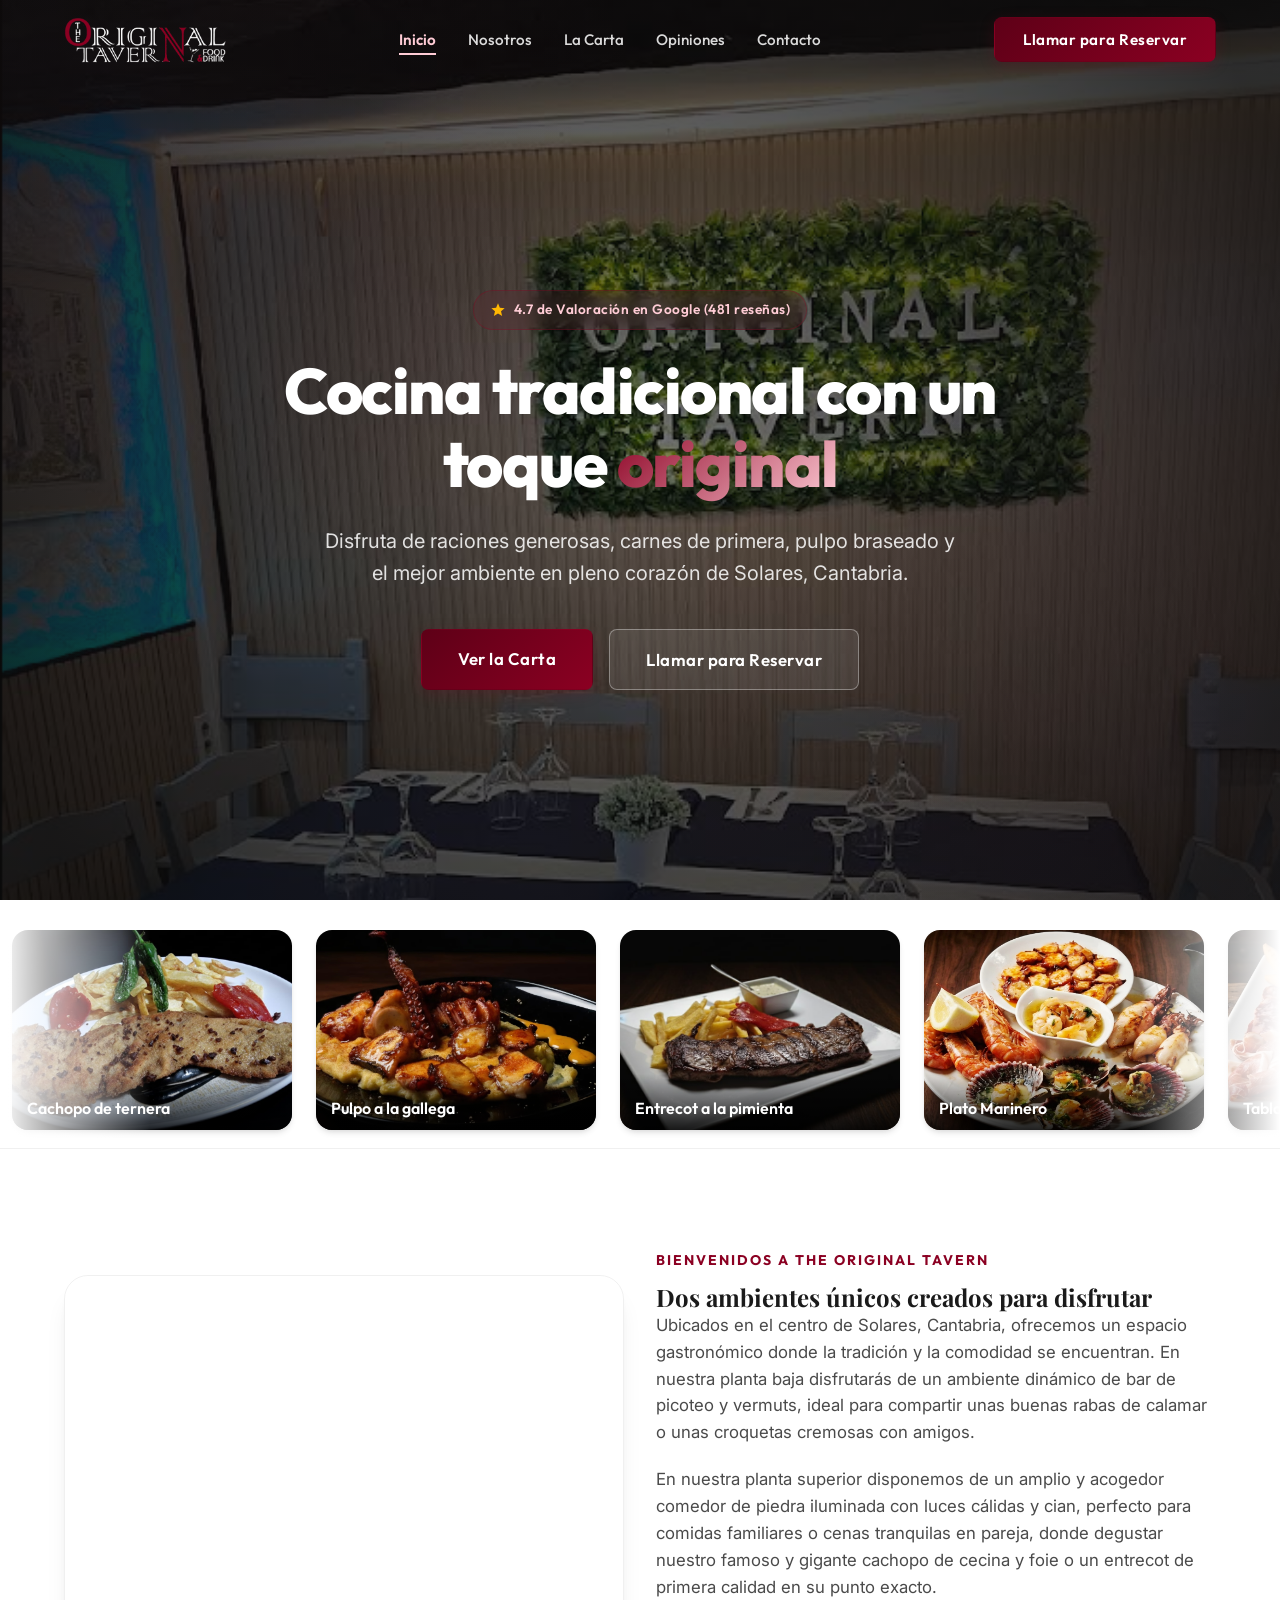
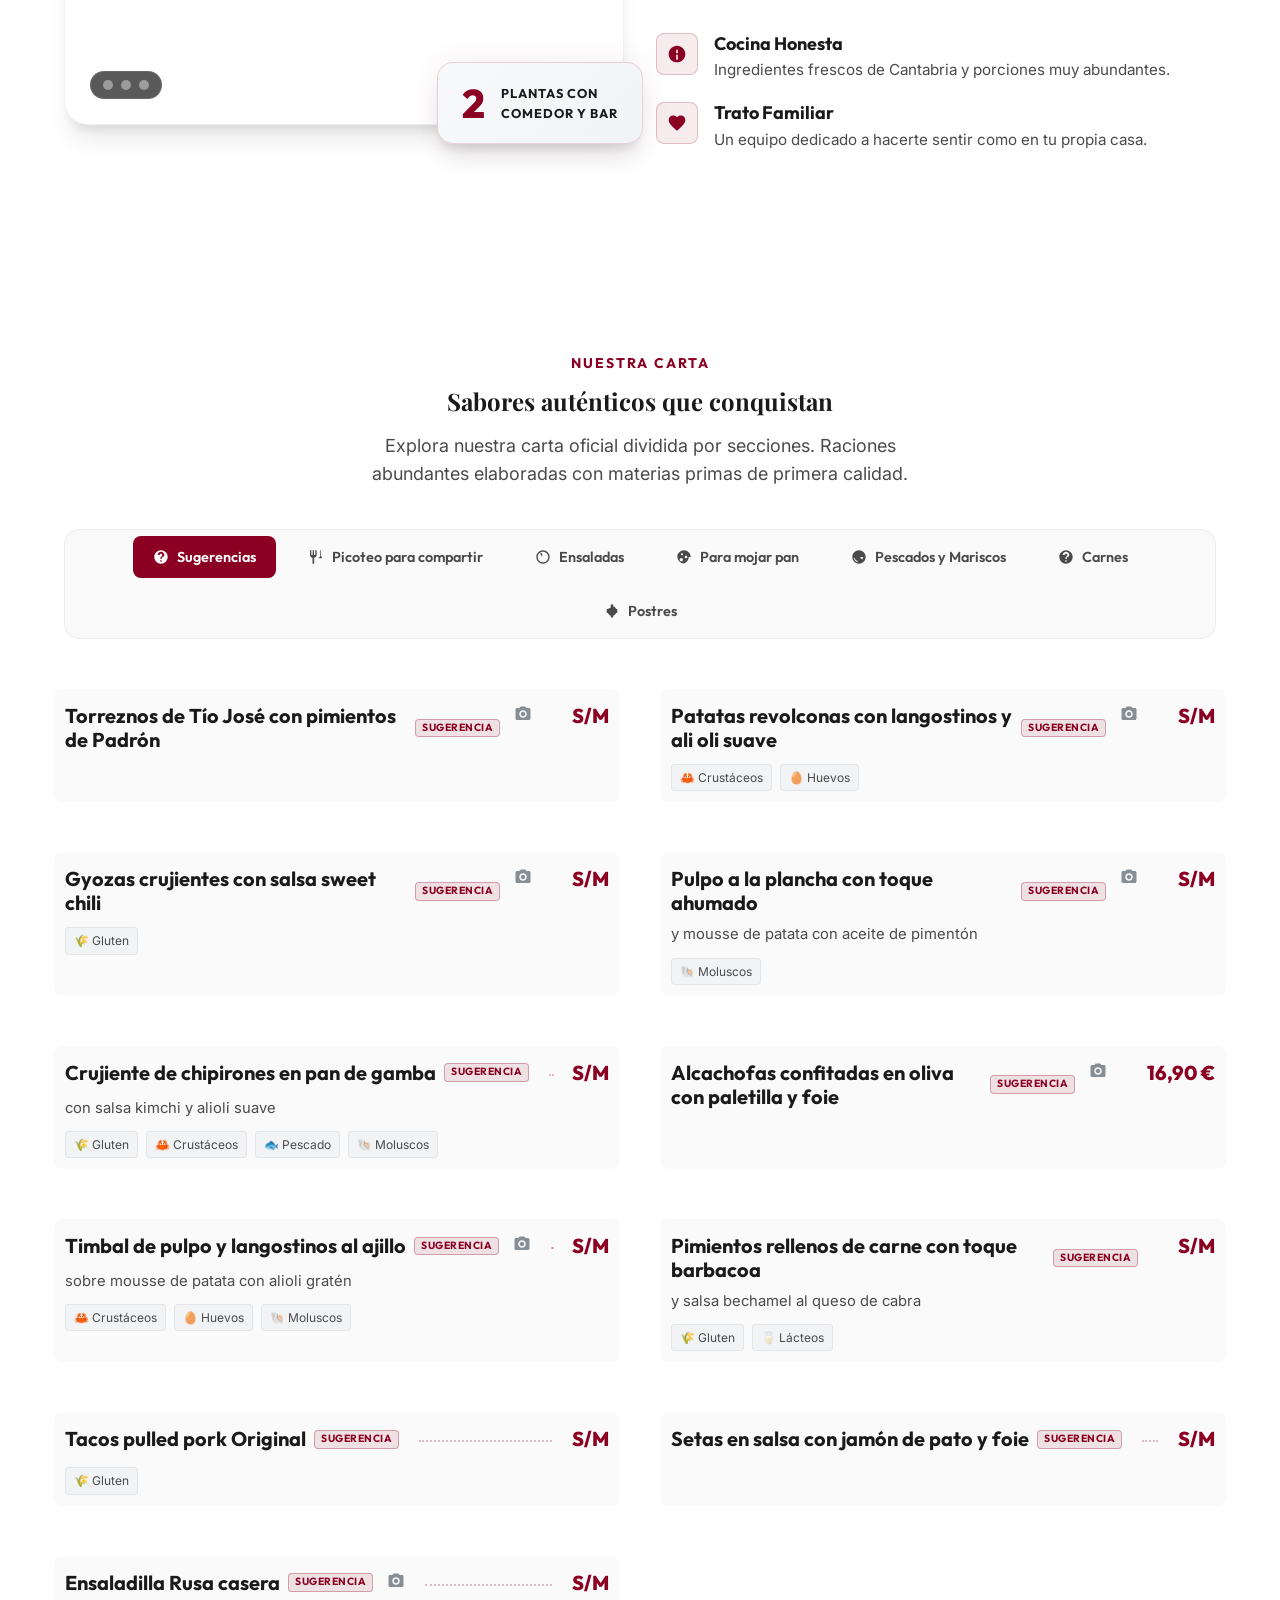
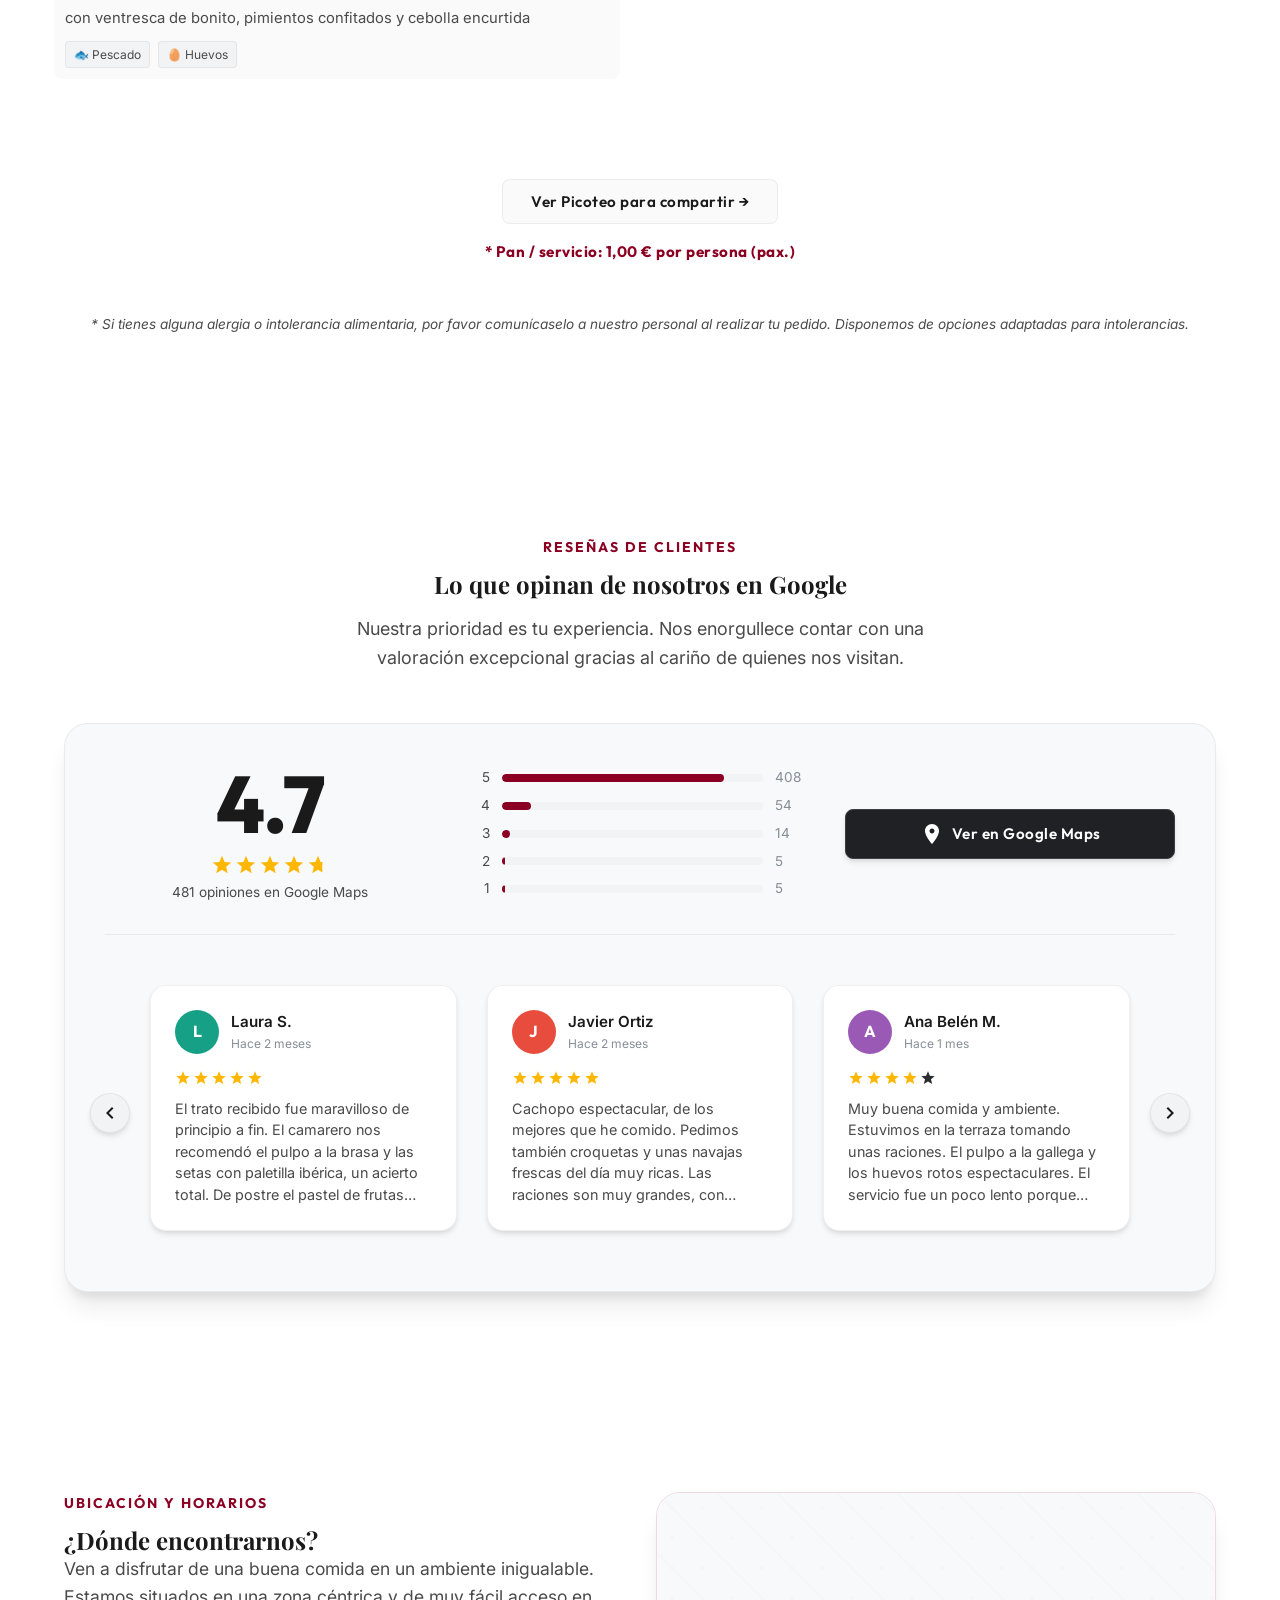
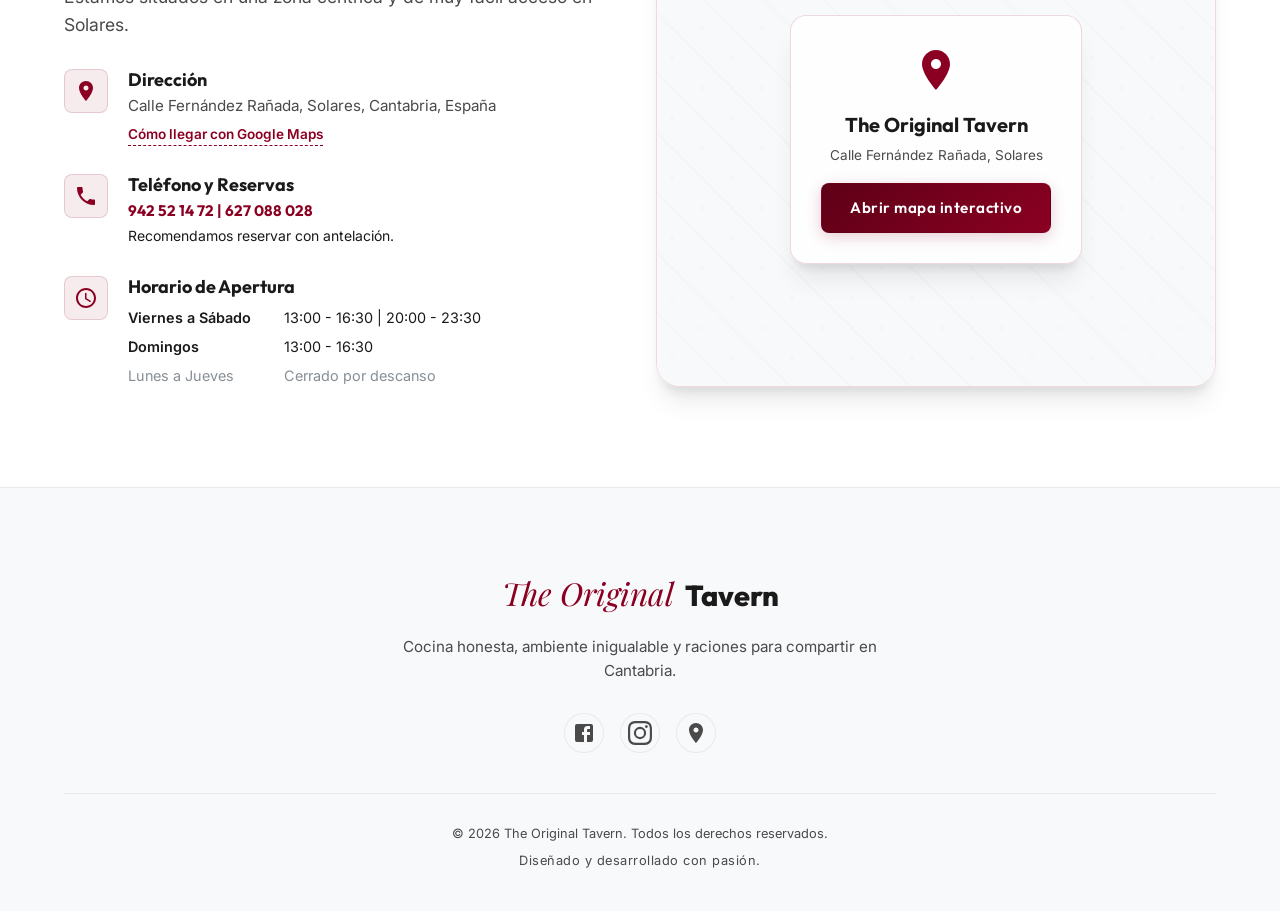
==== commit a35cb902: "Cambios de carta, fotos carrusel, fotos interior" ====
--- a/index.html
+++ b/index.html
@@ -43,7 +43,7 @@
     <meta property="og:type" content="restaurant">
     <meta property="og:title" content="The Original Tavern | Restaurante en Solares, Cantabria">
     <meta property="og:description" content="Cocina tradicional cántabra con raciones generosas: cachopo de cecina y foie, pulpo a la brasa, carnes y mariscos. Cerca de Liérganes y Santander. ¡Reserva tu mesa!">
-    <meta property="og:image" content="https://images.unsplash.com/photo-1572116469696-31de0f17cc34?q=80&w=1200">
+    <meta property="og:image" content="https://theoriginaltavern.es/assets/logo-dark.png">
     <meta property="og:url" content="https://theoriginaltavern.es/">
     <meta property="og:locale" content="es_ES">
     <meta property="og:site_name" content="The Original Tavern">
@@ -52,7 +52,7 @@
     <meta name="twitter:card" content="summary_large_image">
     <meta name="twitter:title" content="The Original Tavern | Restaurante en Solares, Cantabria">
     <meta name="twitter:description" content="Cachopo, pulpo, carnes y mariscos en Solares (Cantabria). Raciones generosas, 4.7⭐ en Google. Reservas: 942 52 14 72.">
-    <meta name="twitter:image" content="https://images.unsplash.com/photo-1572116469696-31de0f17cc34?q=80&w=1200">
+    <meta name="twitter:image" content="https://theoriginaltavern.es/assets/logo-dark.png">
 
     <!-- JSON-LD Structured Data (Rich Results: estrellas, horario y teléfono en Google) -->
     <script type="application/ld+json">
@@ -103,7 +103,7 @@
       ],
       "servesCuisine": ["Española", "Cántabra", "Tradicional"],
       "priceRange": "€€",
-      "image": "https://images.unsplash.com/photo-1572116469696-31de0f17cc34?q=80&w=1200",
+      "image": "https://theoriginaltavern.es/assets/logo-dark.png",
       "sameAs": [
         "https://www.facebook.com/TheOriginalTavernSolares/",
         "https://www.instagram.com/theoriginaltavern/",
@@ -177,12 +177,117 @@
         </div>
     </section>
     
+    <!-- Dishes Showcase Marquee -->
+    <section class="showcase-marquee-section">
+        <div class="marquee-container">
+            <div class="marquee-track">
+                <!-- Group 1 -->
+                <div class="marquee-item">
+                    <img src="assets/cachopo.jpg" alt="Cachopo de ternera">
+                    <div class="marquee-dish-name">Cachopo de ternera</div>
+                </div>
+                <div class="marquee-item">
+                    <img src="assets/pulpo-parmentier.jpg" alt="Pulpo a la gallega">
+                    <div class="marquee-dish-name">Pulpo a la gallega</div>
+                </div>
+                <div class="marquee-item">
+                    <img src="assets/entrecot.png" alt="Entrecot">
+                    <div class="marquee-dish-name">Entrecot a la pimienta</div>
+                </div>
+                <div class="marquee-item">
+                    <img src="assets/plato-marinero.jpg" alt="Plato Marinero">
+                    <div class="marquee-dish-name">Plato Marinero</div>
+                </div>
+                <div class="marquee-item">
+                    <img src="assets/tabla-embutidos.jpg" alt="Tabla de Ibéricos">
+                    <div class="marquee-dish-name">Tabla de Ibéricos y Queso</div>
+                </div>
+                <div class="marquee-item">
+                    <img src="assets/langostinos-encebollados.jpg" alt="Langostinos">
+                    <div class="marquee-dish-name">Langostinos encebollados</div>
+                </div>
+                <div class="marquee-item">
+                    <img src="assets/chuleton.png" alt="Chuletón">
+                    <div class="marquee-dish-name">Chuletón de vaca</div>
+                </div>
+                <div class="marquee-item">
+                    <img src="assets/alcachofas-foie.png" alt="Alcachofas">
+                    <div class="marquee-dish-name">Alcachofas con foie</div>
+                </div>
+                <div class="marquee-item">
+                    <img src="assets/merluza-rellena.jpg" alt="Merluza rellena">
+                    <div class="marquee-dish-name">Merluza rellena</div>
+                </div>
+                <div class="marquee-item">
+                    <img src="assets/chipirones.jpg" alt="Chipirones plancha">
+                    <div class="marquee-dish-name">Chipirones plancha</div>
+                </div>
+                <div class="marquee-item">
+                    <img src="assets/torreznos.jpg" alt="Torreznos">
+                    <div class="marquee-dish-name">Torreznos especiales</div>
+                </div>
+                <!-- Group 2 (Duplicate for seamless loop) -->
+                <div class="marquee-item">
+                    <img src="assets/cachopo.jpg" alt="Cachopo de ternera">
+                    <div class="marquee-dish-name">Cachopo de ternera</div>
+                </div>
+                <div class="marquee-item">
+                    <img src="assets/pulpo-parmentier.jpg" alt="Pulpo a la gallega">
+                    <div class="marquee-dish-name">Pulpo a la gallega</div>
+                </div>
+                <div class="marquee-item">
+                    <img src="assets/entrecot.png" alt="Entrecot">
+                    <div class="marquee-dish-name">Entrecot a la pimienta</div>
+                </div>
+                <div class="marquee-item">
+                    <img src="assets/plato-marinero.jpg" alt="Plato Marinero">
+                    <div class="marquee-dish-name">Plato Marinero</div>
+                </div>
+                <div class="marquee-item">
+                    <img src="assets/tabla-embutidos.jpg" alt="Tabla de Ibéricos">
+                    <div class="marquee-dish-name">Tabla de Ibéricos y Queso</div>
+                </div>
+                <div class="marquee-item">
+                    <img src="assets/langostinos-encebollados.jpg" alt="Langostinos">
+                    <div class="marquee-dish-name">Langostinos encebollados</div>
+                </div>
+                <div class="marquee-item">
+                    <img src="assets/chuleton.png" alt="Chuletón">
+                    <div class="marquee-dish-name">Chuletón de vaca</div>
+                </div>
+                <div class="marquee-item">
+                    <img src="assets/alcachofas-foie.png" alt="Alcachofas">
+                    <div class="marquee-dish-name">Alcachofas con foie</div>
+                </div>
+                <div class="marquee-item">
+                    <img src="assets/merluza-rellena.jpg" alt="Merluza rellena">
+                    <div class="marquee-dish-name">Merluza rellena</div>
+                </div>
+                <div class="marquee-item">
+                    <img src="assets/chipirones.jpg" alt="Chipirones plancha">
+                    <div class="marquee-dish-name">Chipirones plancha</div>
+                </div>
+                <div class="marquee-item">
+                    <img src="assets/torreznos.jpg" alt="Torreznos">
+                    <div class="marquee-dish-name">Torreznos especiales</div>
+                </div>
+            </div>
+        </div>
+    </section>
+
     <!-- About Section -->
     <section class="about-section section-padding" id="nosotros">
         <div class="container grid grid-2">
             <div class="about-image-wrapper reveal reveal-left">
-                <div class="about-image-card">
-                    <img src="assets/dining-room-new.png" alt="Comedor superior acogedor de The Original Tavern" class="about-img">
+                <div class="about-image-card image-crossfade">
+                    <img src="assets/interior-1.jpg" alt="Interior Planta Principal" class="about-img crossfade-1">
+                    <img src="assets/interior-2.jpg" alt="Comedor Superior" class="about-img crossfade-2">
+                    <img src="assets/dining-room-new.png" alt="Comedor Superior Panorámico" class="about-img crossfade-3">
+                    <div class="crossfade-indicators">
+                        <span class="dot dot-1"></span>
+                        <span class="dot dot-2"></span>
+                        <span class="dot dot-3"></span>
+                    </div>
                     <div class="experience-badge">
                         <span class="number">2</span>
                         <span class="text">Plantas con<br>comedor y bar</span>
--- a/styles/components.css
+++ b/styles/components.css
@@ -402,6 +402,116 @@
     100% { top: 6px; opacity: 1; }
 }
 
+/* 2.5 Dishes Showcase Marquee */
+.showcase-marquee-section {
+    background-color: var(--bg-primary);
+    padding: 30px 0 10px 0;
+    overflow: hidden;
+    position: relative;
+    border-bottom: var(--border-subtle);
+}
+
+.marquee-container {
+    width: 100%;
+    overflow: hidden;
+    white-space: nowrap;
+    position: relative;
+}
+
+/* Gradient fades for the edges to make it look premium */
+.marquee-container::before,
+.marquee-container::after {
+    content: '';
+    position: absolute;
+    top: 0;
+    width: 150px;
+    height: 100%;
+    z-index: 2;
+    pointer-events: none;
+}
+.marquee-container::before {
+    left: 0;
+    background: linear-gradient(to right, var(--bg-primary) 0%, transparent 100%);
+}
+.marquee-container::after {
+    right: 0;
+    background: linear-gradient(to left, var(--bg-primary) 0%, transparent 100%);
+}
+
+.marquee-track {
+    display: inline-flex;
+    animation: scroll-marquee 60s linear infinite;
+}
+
+.marquee-track:hover {
+    animation-play-state: paused;
+}
+
+.marquee-item {
+    display: inline-block;
+    position: relative;
+    width: 280px;
+    height: 200px;
+    margin: 0 12px;
+    border-radius: var(--border-radius-md);
+    overflow: hidden;
+    box-shadow: var(--shadow-sm);
+    cursor: pointer;
+    transition: transform 0.3s ease;
+}
+
+.marquee-item:hover {
+    transform: translateY(-5px);
+    box-shadow: var(--shadow-md);
+}
+
+.marquee-item img {
+    width: 100%;
+    height: 100%;
+    object-fit: cover;
+    transition: transform 0.5s ease;
+}
+
+.marquee-item:hover img {
+    transform: scale(1.05);
+}
+
+.marquee-dish-name {
+    position: absolute;
+    bottom: 0;
+    left: 0;
+    width: 100%;
+    padding: 25px 15px 12px 15px;
+    background: linear-gradient(to top, rgba(0,0,0,0.85) 0%, rgba(0,0,0,0) 100%);
+    color: #ffffff;
+    font-family: var(--font-accent);
+    font-size: 1rem;
+    font-weight: 600;
+    text-align: left;
+    white-space: normal;
+    line-height: 1.2;
+}
+
+@keyframes scroll-marquee {
+    0% { transform: translateX(0); }
+    100% { transform: translateX(-50%); }
+}
+
+@media (max-width: 768px) {
+    .showcase-marquee-section {
+        padding: 20px 0 5px 0;
+    }
+    .marquee-item {
+        width: 220px;
+        height: 160px;
+        margin: 0 8px;
+    }
+    .marquee-container::before,
+    .marquee-container::after {
+        width: 60px;
+    }
+}
+
 /* 3. About Section */
 .about-image-wrapper {
     display: flex;
@@ -428,6 +538,79 @@
 .about-image-card:hover .about-img {
     transform: scale(1.02);
 }
+
+.image-crossfade {
+    height: 450px;
+    width: 100%;
+}
+
+.image-crossfade .about-img {
+    position: absolute;
+    top: 0;
+    left: 0;
+    opacity: 0;
+    animation: crossfade-animation 15s infinite;
+}
+
+.image-crossfade .crossfade-1 {
+    animation-delay: 0s;
+}
+.image-crossfade .crossfade-2 {
+    animation-delay: 5s;
+}
+.image-crossfade .crossfade-3 {
+    animation-delay: 10s;
+}
+
+@keyframes crossfade-animation {
+    0% { opacity: 0; }
+    10% { opacity: 1; }
+    33% { opacity: 1; }
+    43% { opacity: 0; }
+    100% { opacity: 0; }
+}
+
+.crossfade-indicators {
+    position: absolute;
+    bottom: 25px;
+    left: 25px;
+    display: flex;
+    gap: 8px;
+    z-index: 10;
+    background: rgba(0, 0, 0, 0.65);
+    padding: 8px 12px;
+    border-radius: 20px;
+    backdrop-filter: blur(4px);
+    border: 1px solid rgba(255,255,255,0.1);
+}
+
+.crossfade-indicators .dot {
+    width: 10px;
+    height: 10px;
+    border-radius: 50%;
+    background-color: rgba(255, 255, 255, 0.4);
+    animation: dot-active 15s infinite;
+    transition: all 0.3s ease;
+}
+
+.crossfade-indicators .dot-1 {
+    animation-delay: 0s;
+}
+.crossfade-indicators .dot-2 {
+    animation-delay: 5s;
+}
+.crossfade-indicators .dot-3 {
+    animation-delay: 10s;
+}
+
+@keyframes dot-active {
+    0% { background-color: rgba(255, 255, 255, 0.4); transform: scale(1); }
+    10% { background-color: #d32f2f; transform: scale(1.3); }
+    33% { background-color: #d32f2f; transform: scale(1.3); }
+    43% { background-color: rgba(255, 255, 255, 0.4); transform: scale(1); }
+    100% { background-color: rgba(255, 255, 255, 0.4); transform: scale(1); }
+}
+
 
 .experience-badge {
     position: absolute;
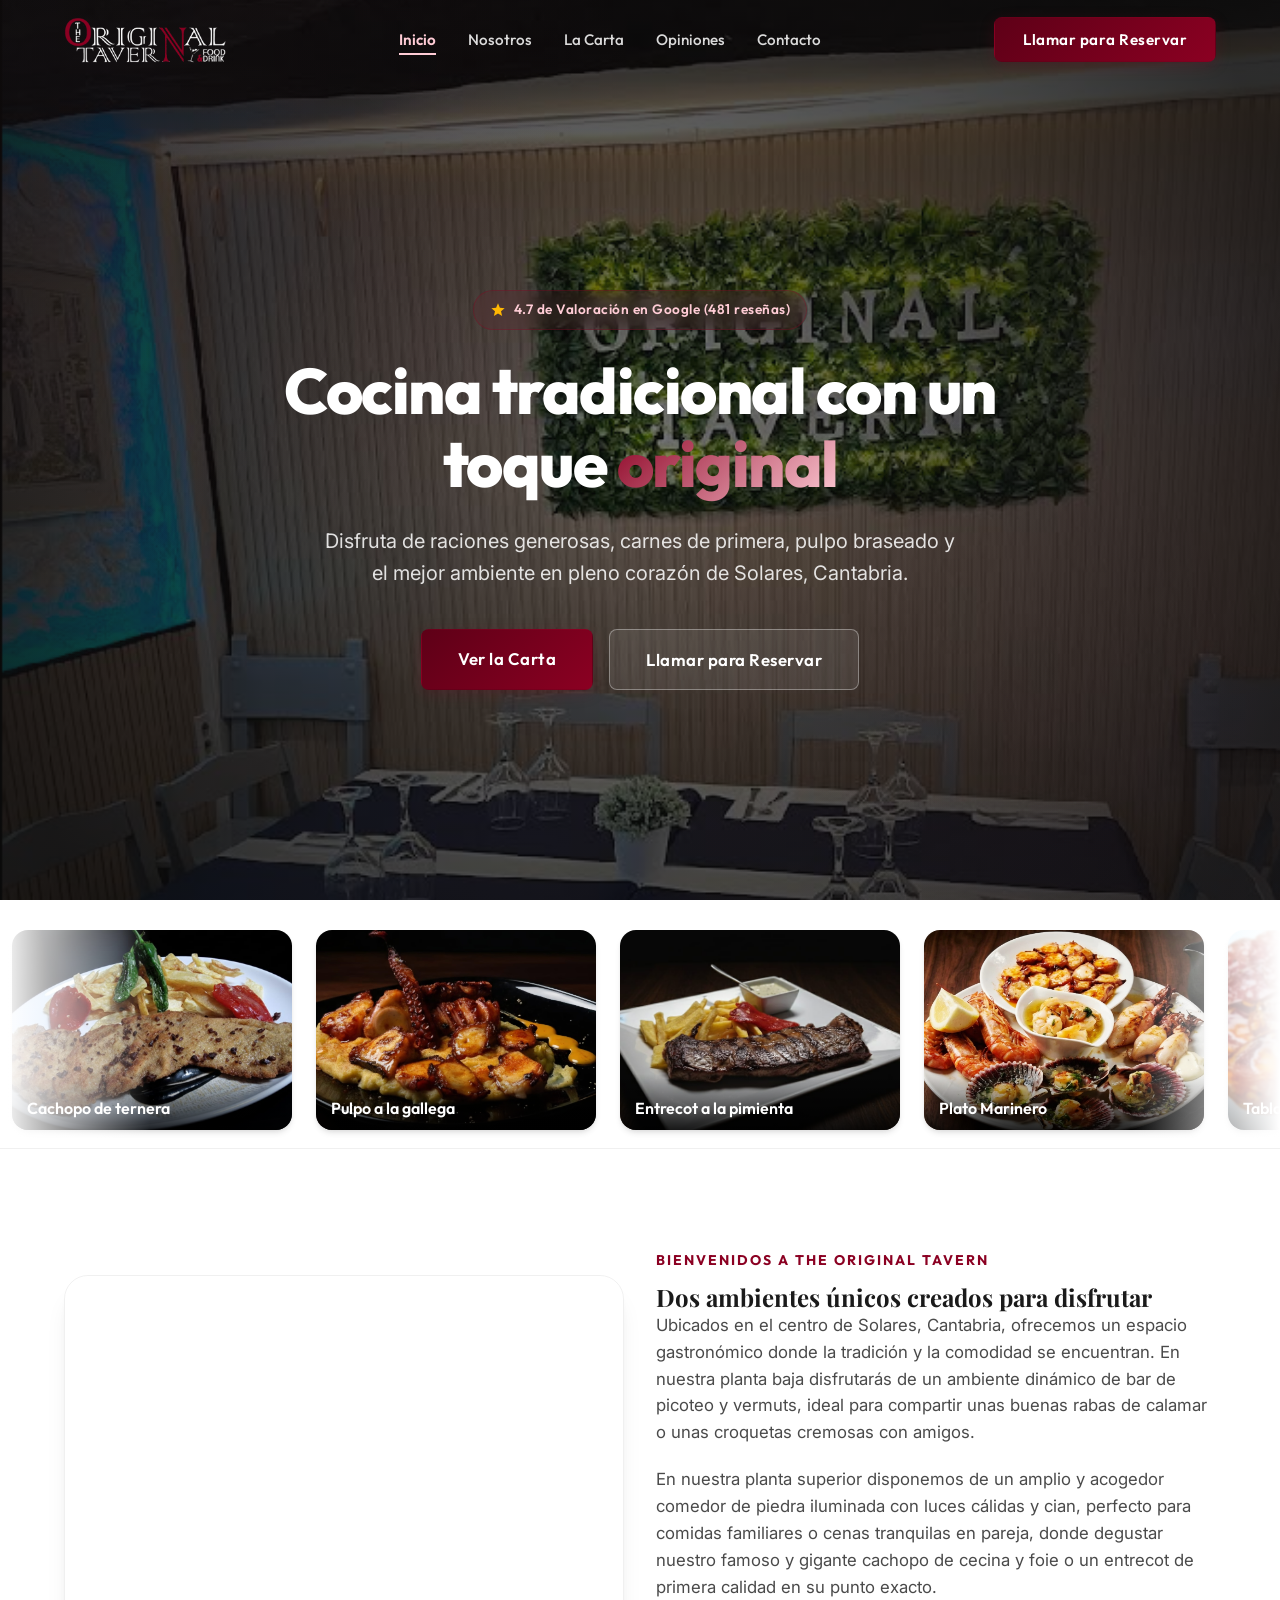
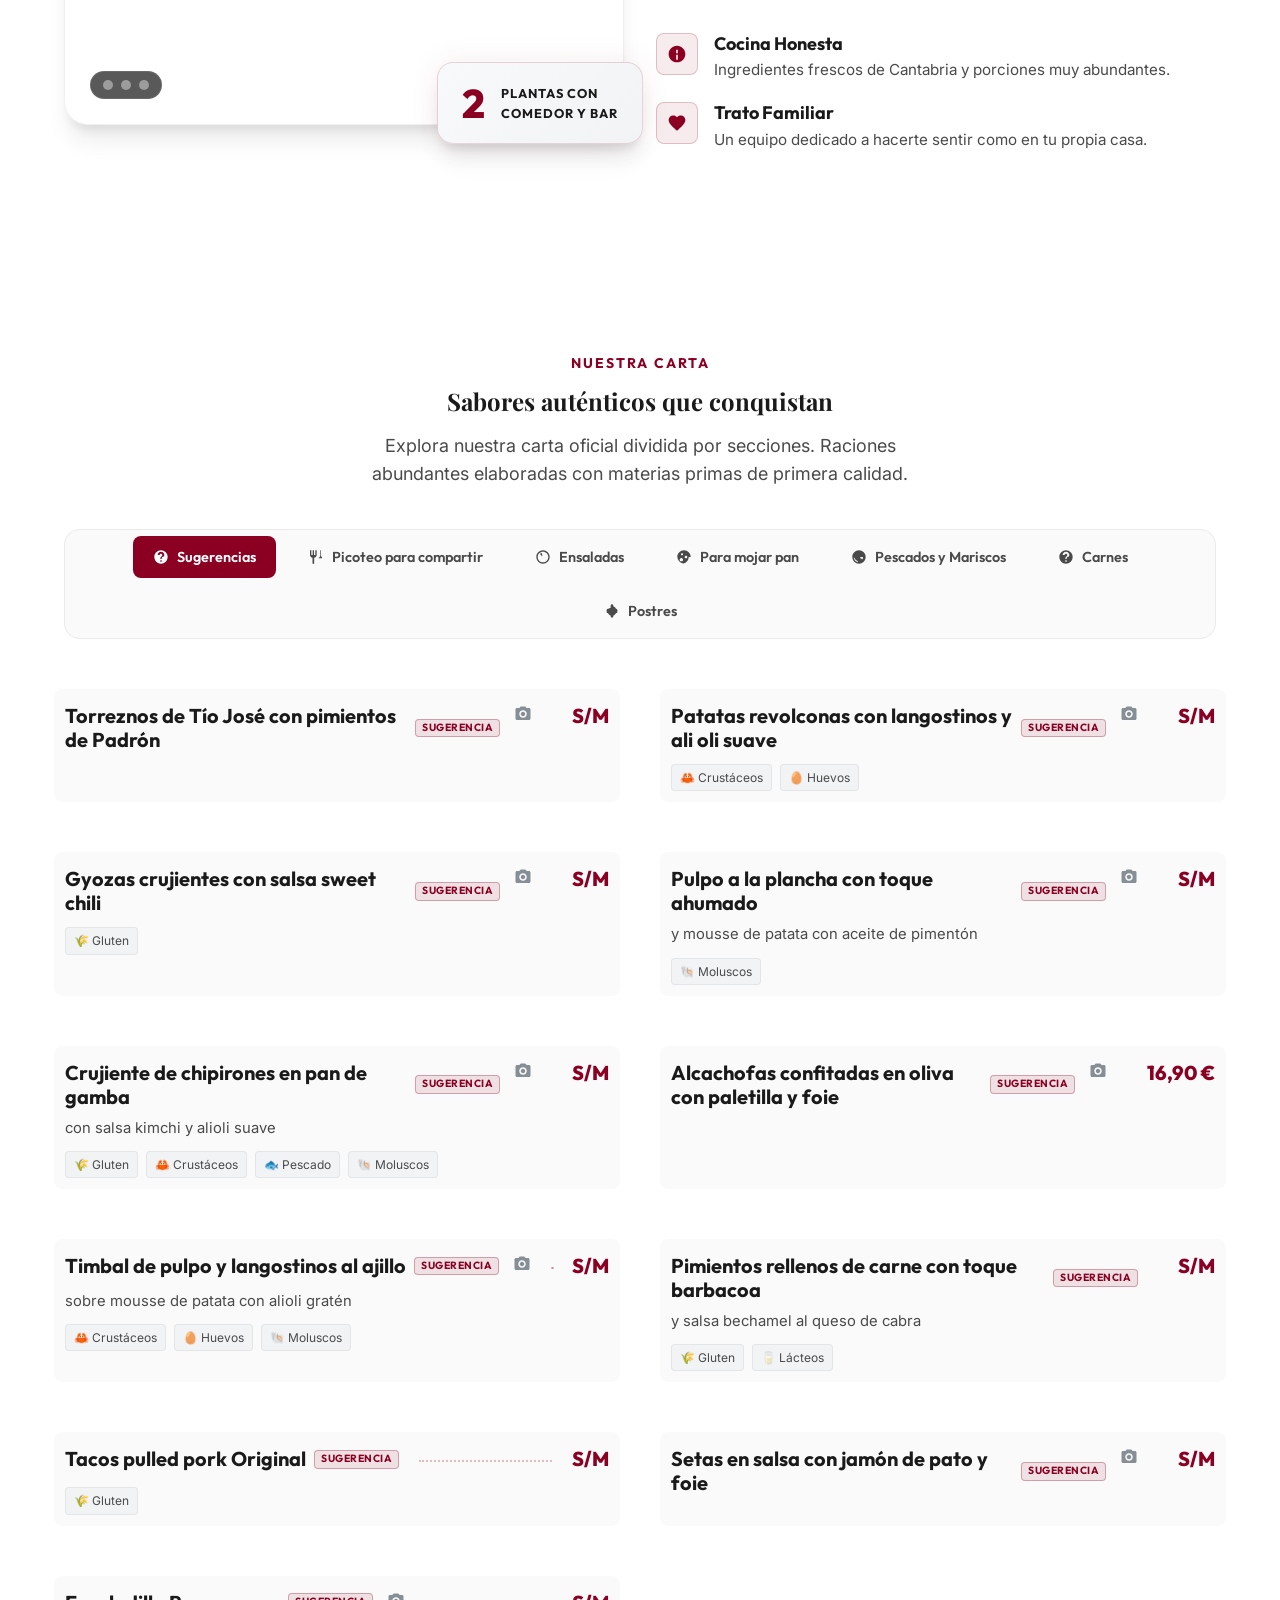
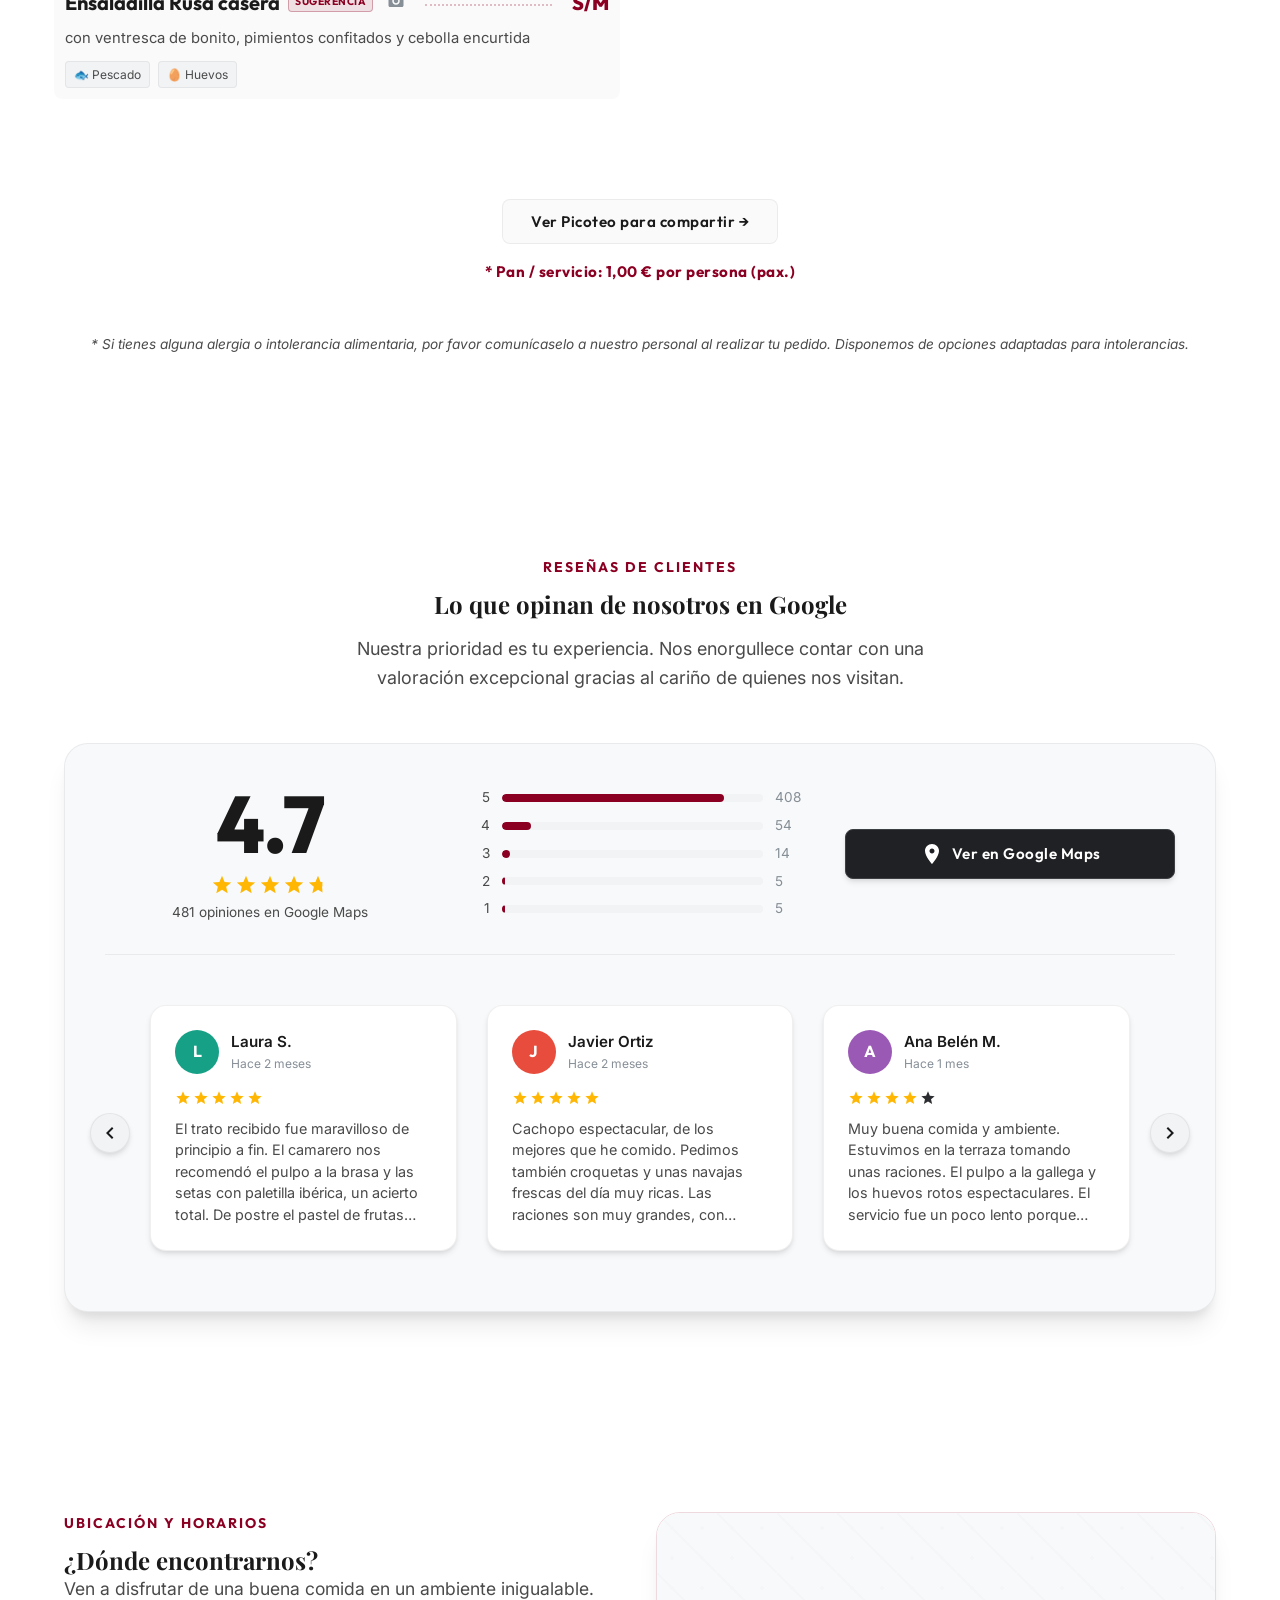
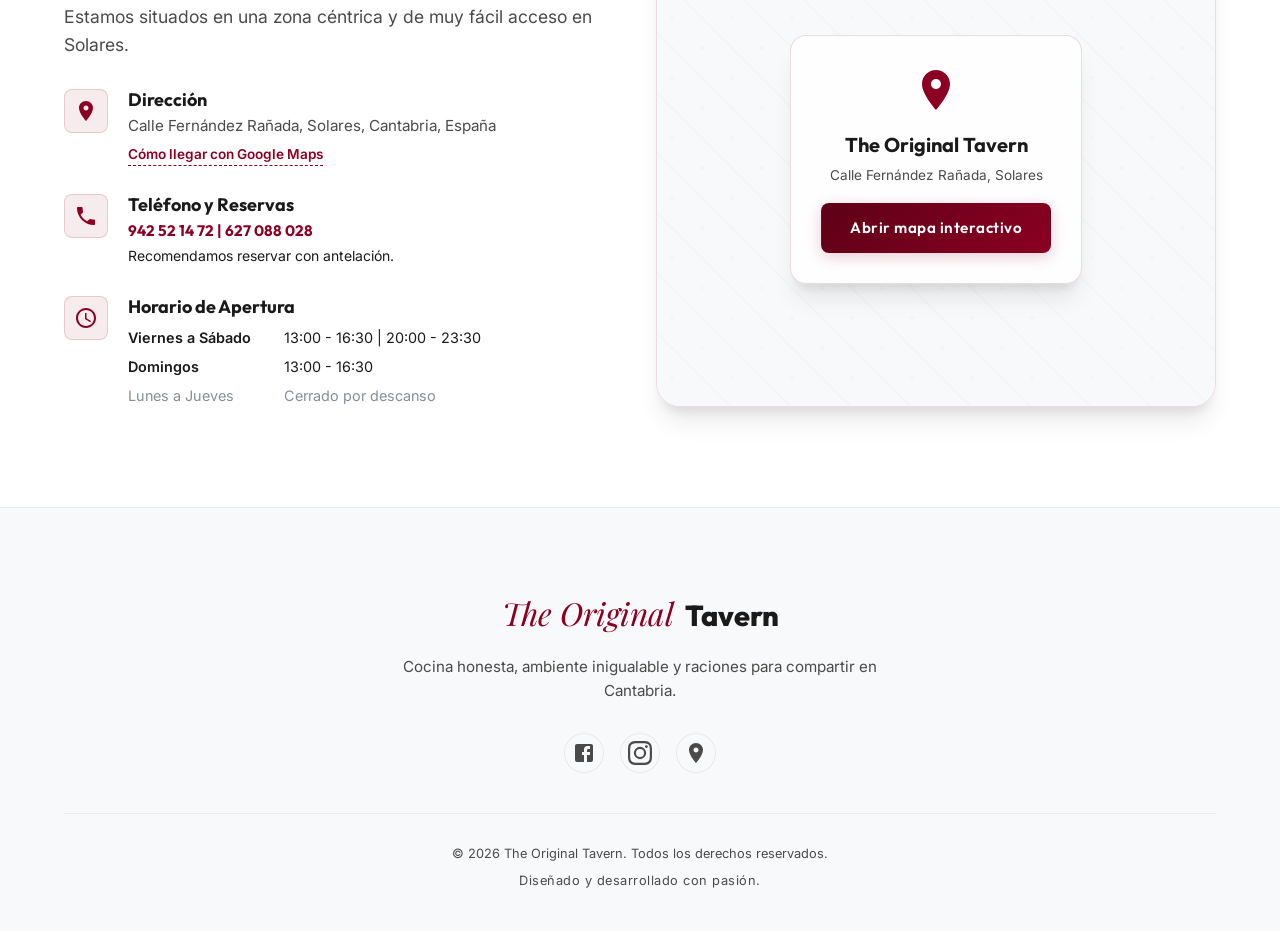
==== commit 920fd2d6: "Nuevas fotos de la carta" ====
--- a/index.html
+++ b/index.html
@@ -199,8 +199,28 @@
                     <div class="marquee-dish-name">Plato Marinero</div>
                 </div>
                 <div class="marquee-item">
-                    <img src="assets/tabla-embutidos.jpg" alt="Tabla de Ibéricos">
+                    <img src="assets/tabla-ibericos.jpg" alt="Tabla de Ibéricos">
                     <div class="marquee-dish-name">Tabla de Ibéricos y Queso</div>
+                </div>
+                <div class="marquee-item">
+                    <img src="assets/zamburinas.jpg" alt="Zamburiñas">
+                    <div class="marquee-dish-name">Zamburiñas a la plancha</div>
+                </div>
+                <div class="marquee-item">
+                    <img src="assets/cecina-foie.jpg" alt="Cecina con foie">
+                    <div class="marquee-dish-name">Cecina con virutas de foie</div>
+                </div>
+                <div class="marquee-item">
+                    <img src="assets/crujiente-chipirones.png" alt="Crujiente de chipirones">
+                    <div class="marquee-dish-name">Crujiente de chipirones</div>
+                </div>
+                <div class="marquee-item">
+                    <img src="assets/bacalao-pulpo.jpg" alt="Bacalao con pulpo">
+                    <div class="marquee-dish-name">Bacalao con pulpo</div>
+                </div>
+                <div class="marquee-item">
+                    <img src="assets/setas-salsa-foie.jpg" alt="Setas con foie y jamón de pato">
+                    <div class="marquee-dish-name">Setas con foie y jamón de pato</div>
                 </div>
                 <div class="marquee-item">
                     <img src="assets/langostinos-encebollados.jpg" alt="Langostinos">
@@ -244,8 +264,28 @@
                     <div class="marquee-dish-name">Plato Marinero</div>
                 </div>
                 <div class="marquee-item">
-                    <img src="assets/tabla-embutidos.jpg" alt="Tabla de Ibéricos">
+                    <img src="assets/tabla-ibericos.jpg" alt="Tabla de Ibéricos">
                     <div class="marquee-dish-name">Tabla de Ibéricos y Queso</div>
+                </div>
+                <div class="marquee-item">
+                    <img src="assets/zamburinas.jpg" alt="Zamburiñas">
+                    <div class="marquee-dish-name">Zamburiñas a la plancha</div>
+                </div>
+                <div class="marquee-item">
+                    <img src="assets/cecina-foie.jpg" alt="Cecina con foie">
+                    <div class="marquee-dish-name">Cecina con virutas de foie</div>
+                </div>
+                <div class="marquee-item">
+                    <img src="assets/crujiente-chipirones.png" alt="Crujiente de chipirones">
+                    <div class="marquee-dish-name">Crujiente de chipirones</div>
+                </div>
+                <div class="marquee-item">
+                    <img src="assets/bacalao-pulpo.jpg" alt="Bacalao con pulpo">
+                    <div class="marquee-dish-name">Bacalao con pulpo</div>
+                </div>
+                <div class="marquee-item">
+                    <img src="assets/setas-salsa-foie.jpg" alt="Setas con foie y jamón de pato">
+                    <div class="marquee-dish-name">Setas con foie y jamón de pato</div>
                 </div>
                 <div class="marquee-item">
                     <img src="assets/langostinos-encebollados.jpg" alt="Langostinos">
--- a/styles/components.css
+++ b/styles/components.css
@@ -440,7 +440,7 @@
 
 .marquee-track {
     display: inline-flex;
-    animation: scroll-marquee 60s linear infinite;
+    animation: scroll-marquee 85s linear infinite;
 }
 
 .marquee-track:hover {
@@ -699,6 +699,16 @@
 .feature-item p {
     font-size: 0.95rem;
     color: var(--text-secondary);
+}
+
+@media (max-width: 768px) {
+    #nosotros .about-image-wrapper {
+        order: 2;
+        margin-top: 20px;
+    }
+    #nosotros .about-content {
+        order: 1;
+    }
 }
 
 /* 4. Menu Section (La Carta) */
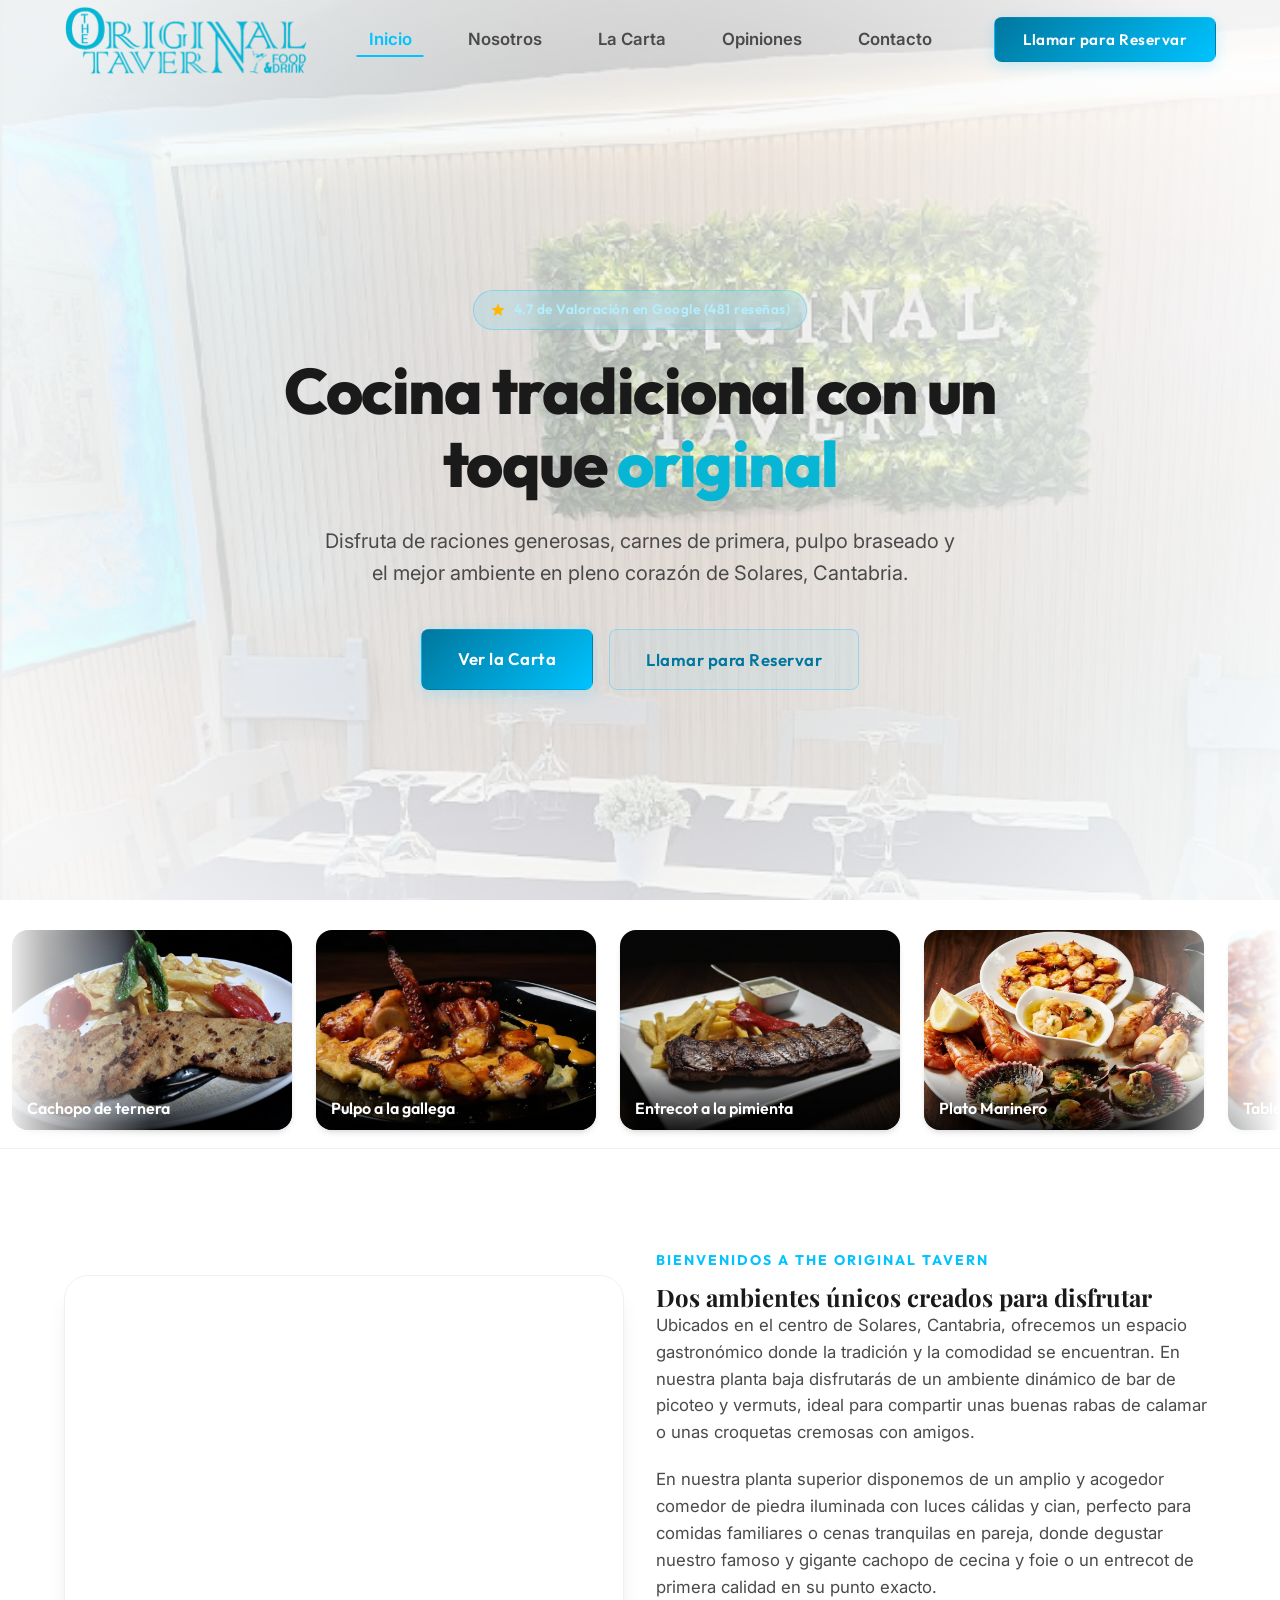
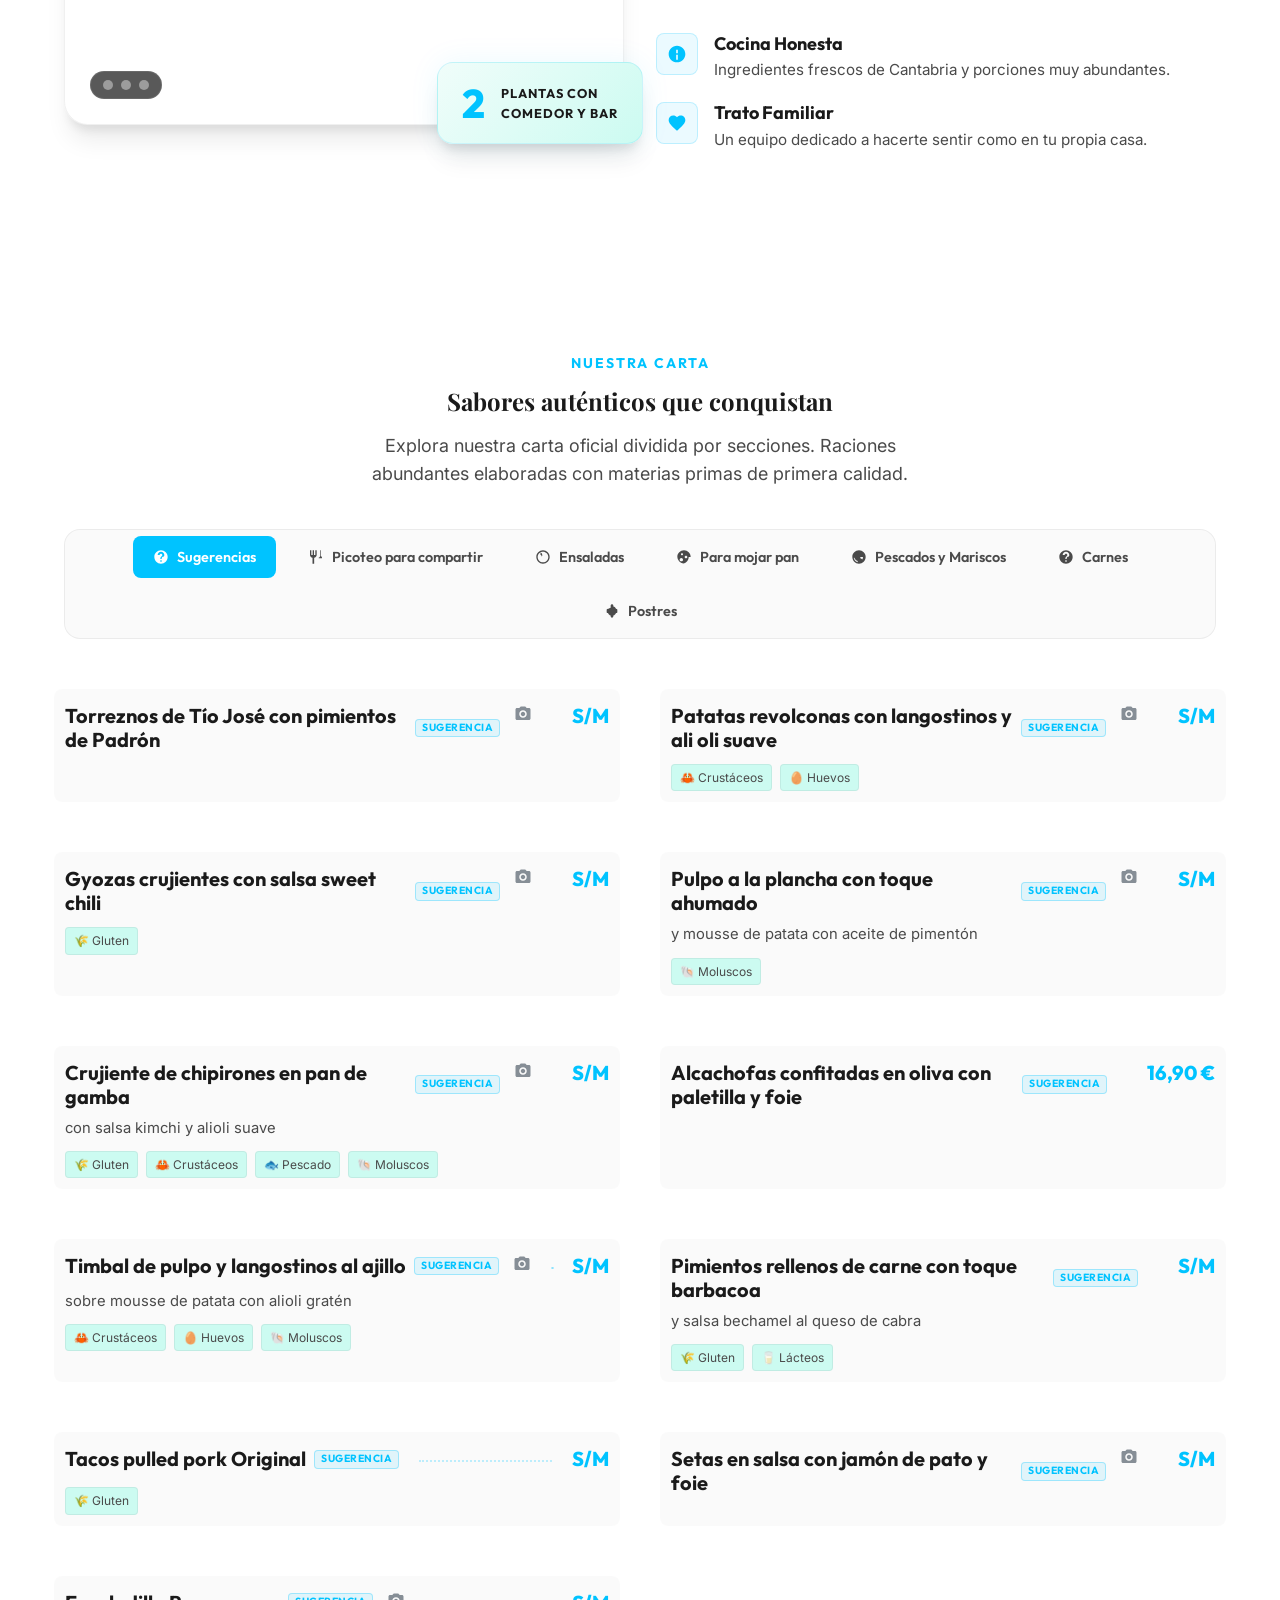
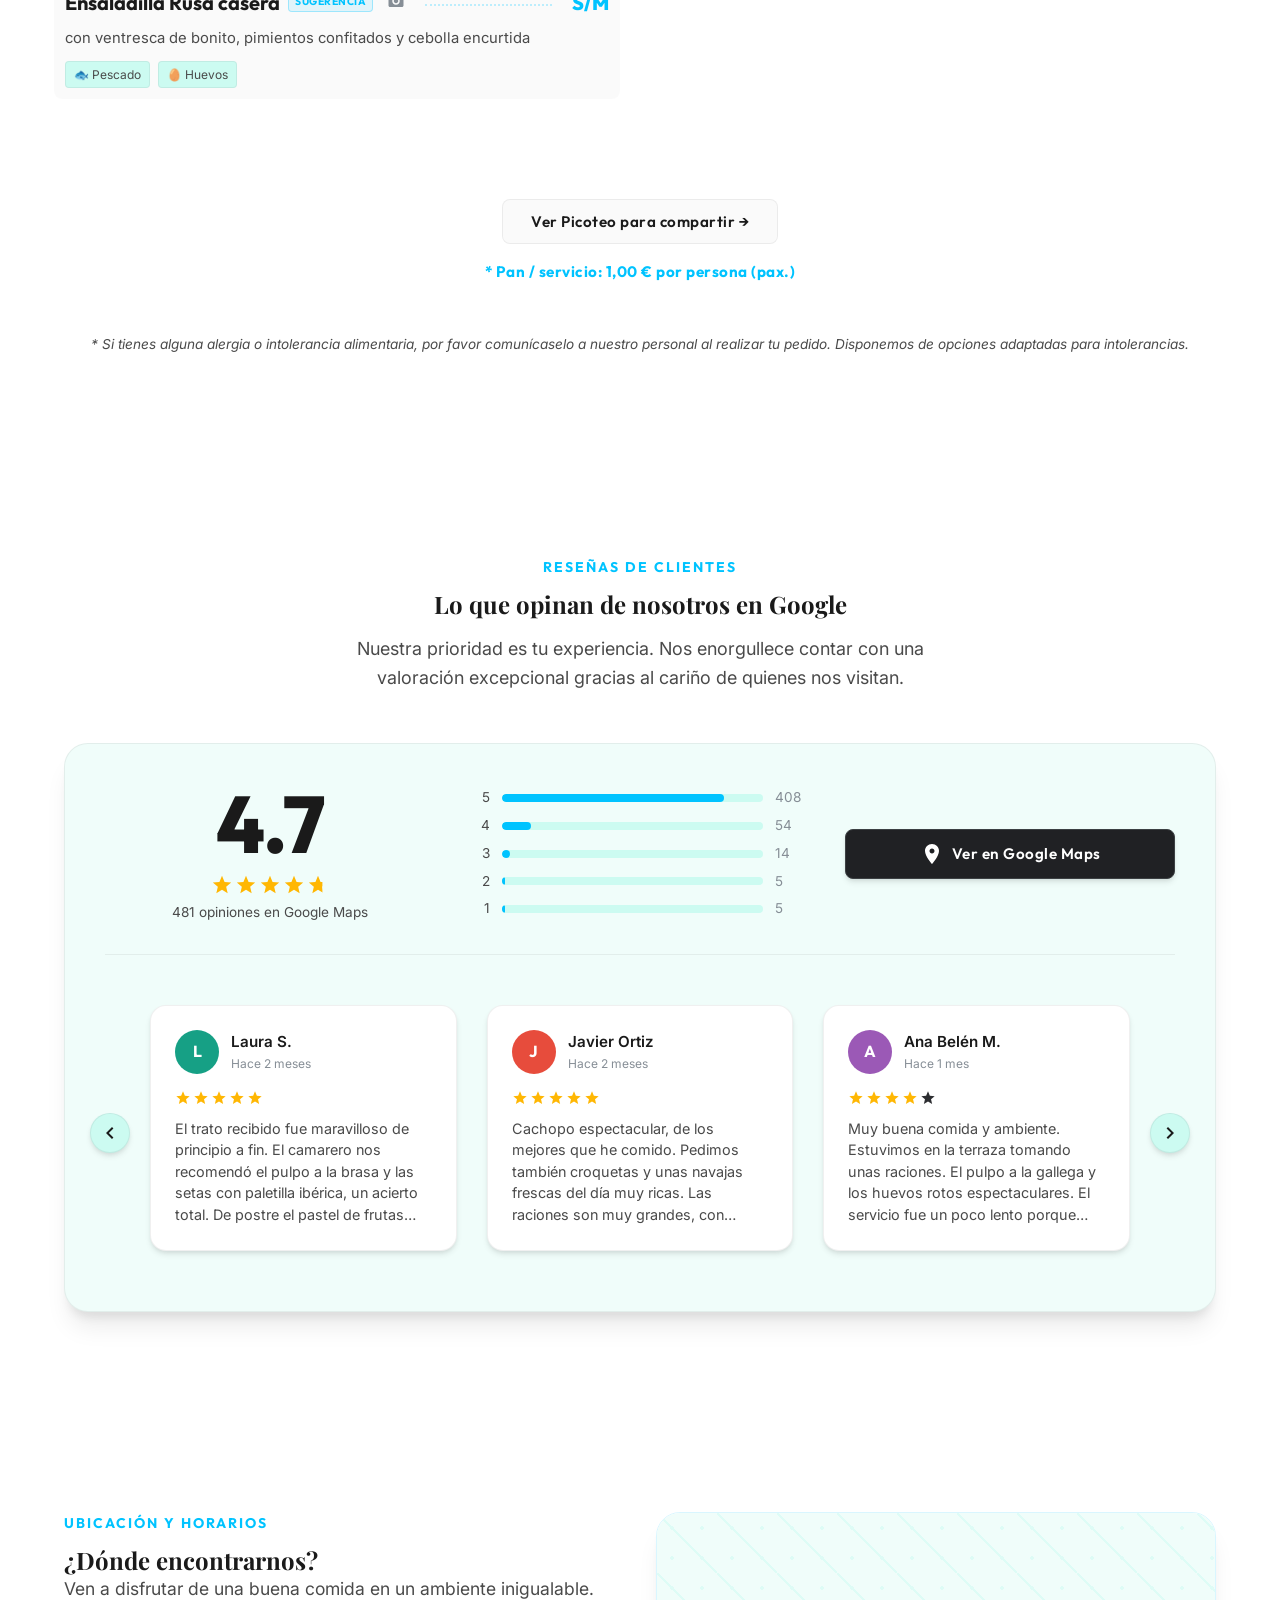
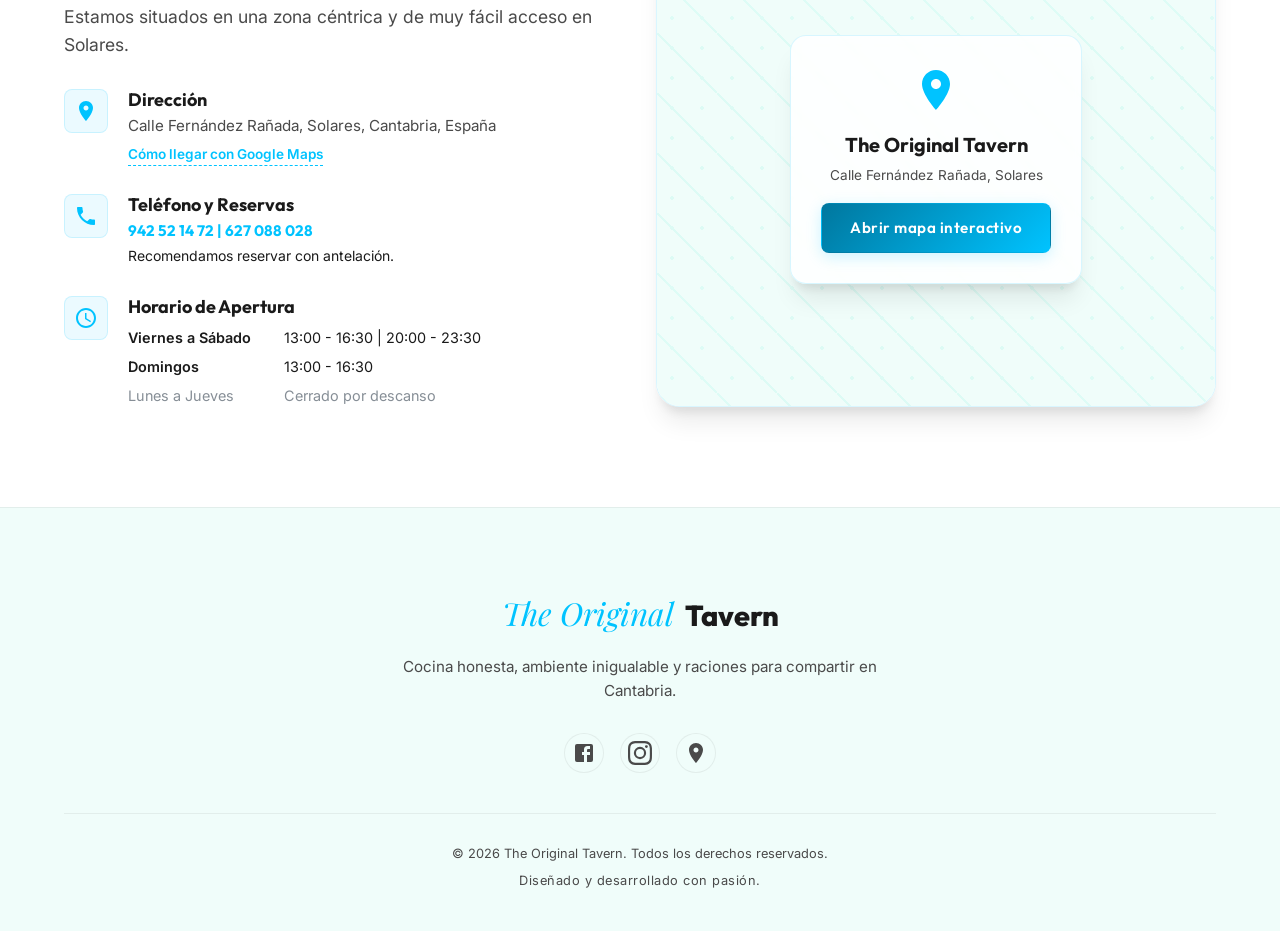
==== commit 21c6bdd1: "Cambio de color" ====
--- a/index.html
+++ b/index.html
@@ -2,33 +2,6 @@
 <html lang="es">
 <head>
     <meta charset="UTF-8">
-    <script>
-        window.onerror = function(msg, url, line, col, error) {
-            var errDiv = document.getElementById('debug-error-box');
-            if (!errDiv) {
-                errDiv = document.createElement('div');
-                errDiv.id = 'debug-error-box';
-                errDiv.style.position = 'fixed';
-                errDiv.style.top = '0';
-                errDiv.style.left = '0';
-                errDiv.style.width = '100%';
-                errDiv.style.background = '#ff3333';
-                errDiv.style.color = '#ffffff';
-                errDiv.style.padding = '20px';
-                errDiv.style.zIndex = '999999';
-                errDiv.style.fontSize = '14px';
-                errDiv.style.fontFamily = 'monospace';
-                errDiv.style.boxShadow = '0 5px 15px rgba(0,0,0,0.5)';
-                errDiv.style.wordBreak = 'break-all';
-                document.documentElement.appendChild(errDiv);
-            }
-            errDiv.innerHTML = '<strong>Error de JS detectado en móvil:</strong><br>' + 
-                               'Mensaje: ' + msg + '<br>' +
-                               'Archivo: ' + url.substring(url.lastIndexOf('/') + 1) + '<br>' +
-                               'Línea: ' + line + ', Columna: ' + col;
-            return false;
-        };
-    </script>
     <meta name="viewport" content="width=device-width, initial-scale=1.0">
     <title>The Original Tavern | Restaurante en Solares, Cantabria — Cachopo, Pulpo y Carnes</title>
     <meta name="description" content="The Original Tavern, restaurante en Solares (Cantabria). Cocina tradicional cántabra con raciones generosas: cachopo de cecina y foie, pulpo a la brasa, carnes y mariscos. Cerca de Liérganes, Santander y Medio Cudeyo. Reservas: 942 52 14 72.">
@@ -43,7 +16,7 @@
     <meta property="og:type" content="restaurant">
     <meta property="og:title" content="The Original Tavern | Restaurante en Solares, Cantabria">
     <meta property="og:description" content="Cocina tradicional cántabra con raciones generosas: cachopo de cecina y foie, pulpo a la brasa, carnes y mariscos. Cerca de Liérganes y Santander. ¡Reserva tu mesa!">
-    <meta property="og:image" content="https://theoriginaltavern.es/assets/logo-dark.png">
+    <meta property="og:image" content="https://theoriginaltavern.es/assets/og-image.png">
     <meta property="og:url" content="https://theoriginaltavern.es/">
     <meta property="og:locale" content="es_ES">
     <meta property="og:site_name" content="The Original Tavern">
@@ -52,7 +25,7 @@
     <meta name="twitter:card" content="summary_large_image">
     <meta name="twitter:title" content="The Original Tavern | Restaurante en Solares, Cantabria">
     <meta name="twitter:description" content="Cachopo, pulpo, carnes y mariscos en Solares (Cantabria). Raciones generosas, 4.7⭐ en Google. Reservas: 942 52 14 72.">
-    <meta name="twitter:image" content="https://theoriginaltavern.es/assets/logo-dark.png">
+    <meta name="twitter:image" content="https://theoriginaltavern.es/assets/og-image.png">
 
     <!-- JSON-LD Structured Data (Rich Results: estrellas, horario y teléfono en Google) -->
     <script type="application/ld+json">
@@ -219,7 +192,7 @@
                     <div class="marquee-dish-name">Bacalao con pulpo</div>
                 </div>
                 <div class="marquee-item">
-                    <img src="assets/setas-salsa-foie.jpg" alt="Setas con foie y jamón de pato">
+                    <img src="assets/setas-foie.png" alt="Setas con foie y jamón de pato">
                     <div class="marquee-dish-name">Setas con foie y jamón de pato</div>
                 </div>
                 <div class="marquee-item">
@@ -231,8 +204,8 @@
                     <div class="marquee-dish-name">Chuletón de vaca</div>
                 </div>
                 <div class="marquee-item">
-                    <img src="assets/alcachofas-foie.png" alt="Alcachofas">
-                    <div class="marquee-dish-name">Alcachofas con foie</div>
+                    <img src="assets/ensalada-iberica.jpg" alt="Ensalada ibérica">
+                    <div class="marquee-dish-name">Ensalada ibérica</div>
                 </div>
                 <div class="marquee-item">
                     <img src="assets/merluza-rellena.jpg" alt="Merluza rellena">
@@ -284,7 +257,7 @@
                     <div class="marquee-dish-name">Bacalao con pulpo</div>
                 </div>
                 <div class="marquee-item">
-                    <img src="assets/setas-salsa-foie.jpg" alt="Setas con foie y jamón de pato">
+                    <img src="assets/setas-foie.png" alt="Setas con foie y jamón de pato">
                     <div class="marquee-dish-name">Setas con foie y jamón de pato</div>
                 </div>
                 <div class="marquee-item">
@@ -296,8 +269,8 @@
                     <div class="marquee-dish-name">Chuletón de vaca</div>
                 </div>
                 <div class="marquee-item">
-                    <img src="assets/alcachofas-foie.png" alt="Alcachofas">
-                    <div class="marquee-dish-name">Alcachofas con foie</div>
+                    <img src="assets/ensalada-iberica.jpg" alt="Ensalada ibérica">
+                    <div class="marquee-dish-name">Ensalada ibérica</div>
                 </div>
                 <div class="marquee-item">
                     <img src="assets/merluza-rellena.jpg" alt="Merluza rellena">
--- a/styles/main.css
+++ b/styles/main.css
@@ -1,17 +1,17 @@
 /* DESIGN SYSTEM & GLOBAL STYLES - The Original Tavern */
 
 :root {
-    /* Color Palette - Elegant Burgundy Light Theme */
+    /* Color Palette - Summer Cyan Theme */
     --bg-primary: #ffffff;
-    --bg-secondary: #f8f9fa;
-    --bg-tertiary: #f1f3f5;
+    --bg-secondary: #f0fdfa;
+    --bg-tertiary: #ccfbf1;
     --bg-glass: rgba(255, 255, 255, 0.85);
     
-    --accent: #8b0022; /* Rich Burgundy / Granate */
-    --accent-rgb: 139, 0, 34;
-    --accent-hover: #a60029;
-    --accent-dark: #5e0017;
-    --accent-light: #ffccd6;
+    --accent: #00c3ff; /* Electric Blue/Cyan */
+    --accent-rgb: 0, 195, 255;
+    --accent-hover: #00a0d1;
+    --accent-dark: #00779e;
+    --accent-light: #b3efff;
     
     --text-primary: #1a1a1a;
     --text-secondary: #4a4a4a;
@@ -165,7 +165,7 @@
 }
 
 .text-gradient {
-    background: linear-gradient(135deg, var(--accent) 0%, var(--accent-light) 100%);
+    background: linear-gradient(135deg, #06b6d4 0%, #06b6d4 100%);
     -webkit-background-clip: text;
     -webkit-text-fill-color: transparent;
     background-clip: text;
--- a/styles/components.css
+++ b/styles/components.css
@@ -76,7 +76,7 @@
 }
 
 .logo-img {
-    height: 48px; /* Enlarged desktop logo height */
+    height: 72px; /* Enlarged desktop logo height */
     width: auto;
     object-fit: contain;
     transition: transform 0.3s ease, opacity 0.3s ease;
@@ -109,27 +109,28 @@
 }
 
 .nav-link {
-    font-family: var(--font-accent);
-    font-size: 0.95rem;
-    font-weight: 500;
-    color: rgba(255, 255, 255, 0.85); /* Semi-transparent white by default on dark background */
+    font-weight: 600;
+    font-size: 1.05rem;
+    color: var(--text-secondary);
+    text-decoration: none;
+    padding: 8px 12px;
+    transition: color 0.3s ease;
     position: relative;
-    padding: 6px 0;
-    transition: color 0.3s ease;
 }
 
 .nav-link:hover {
-    color: #ffffff;
+    color: var(--text-primary);
 }
 
 .nav-link::after {
     content: '';
     position: absolute;
     bottom: 0;
-    left: 0;
+    left: 50%;
+    transform: translateX(-50%);
     width: 0;
     height: 2px;
-    background-color: var(--accent-light); /* Soft light pink-burgundy underline on dark background */
+    background-color: var(--accent);
     transition: width 0.3s ease;
 }
 
@@ -139,8 +140,7 @@
 }
 
 .nav-link.active {
-    color: var(--accent-light); /* Highlight active link clearly in hero state */
-    font-weight: 600;
+    color: var(--accent);
 }
 
 .header-actions {
@@ -267,7 +267,7 @@
     left: 0;
     width: 100%;
     height: 100%;
-    background: radial-gradient(circle at center, rgba(12, 12, 12, 0.45) 0%, rgba(12, 12, 12, 0.85) 90%);
+    background: radial-gradient(circle at center, rgba(255, 255, 255, 0.65) 0%, rgba(255, 255, 255, 0.95) 90%);
     z-index: -1;
 }
 
@@ -304,7 +304,7 @@
 }
 
 .hero-section h1 {
-    color: #ffffff; /* Explicit high-contrast white text for hero headline */
+    color: var(--text-primary); /* Use dark text on light background */
     font-size: 4rem;
     line-height: 1.15;
     margin-bottom: 24px;
@@ -321,7 +321,7 @@
     font-size: 1.25rem;
     max-width: 650px;
     margin: 0 auto 40px auto;
-    color: rgba(255, 255, 255, 0.85);
+    color: var(--text-secondary); /* Use secondary text color on light background */
 }
 
 .hero-buttons {
@@ -331,18 +331,18 @@
 }
 
 .hero-buttons .btn-secondary {
-    background: rgba(255, 255, 255, 0.08);
-    color: #ffffff;
-    border: 1px solid rgba(255, 255, 255, 0.35);
+    background: rgba(var(--accent-rgb), 0.05);
+    color: var(--accent-dark);
+    border: 1px solid rgba(var(--accent-rgb), 0.3);
     backdrop-filter: blur(5px);
 }
 
 .hero-buttons .btn-secondary:hover {
     background: rgba(var(--accent-rgb), 0.15);
-    border-color: var(--accent-light);
-    color: #ffffff;
+    border-color: var(--accent);
+    color: var(--accent-dark);
     transform: translateY(-2px);
-    box-shadow: 0 6px 20px rgba(var(--accent-rgb), 0.2);
+    box-shadow: 0 6px 20px rgba(var(--accent-rgb), 0.15);
 }
 
 @media (max-width: 480px) {
@@ -605,8 +605,8 @@
 
 @keyframes dot-active {
     0% { background-color: rgba(255, 255, 255, 0.4); transform: scale(1); }
-    10% { background-color: #d32f2f; transform: scale(1.3); }
-    33% { background-color: #d32f2f; transform: scale(1.3); }
+    10% { background-color: var(--accent); transform: scale(1.3); }
+    33% { background-color: var(--accent); transform: scale(1.3); }
     43% { background-color: rgba(255, 255, 255, 0.4); transform: scale(1); }
     100% { background-color: rgba(255, 255, 255, 0.4); transform: scale(1); }
 }
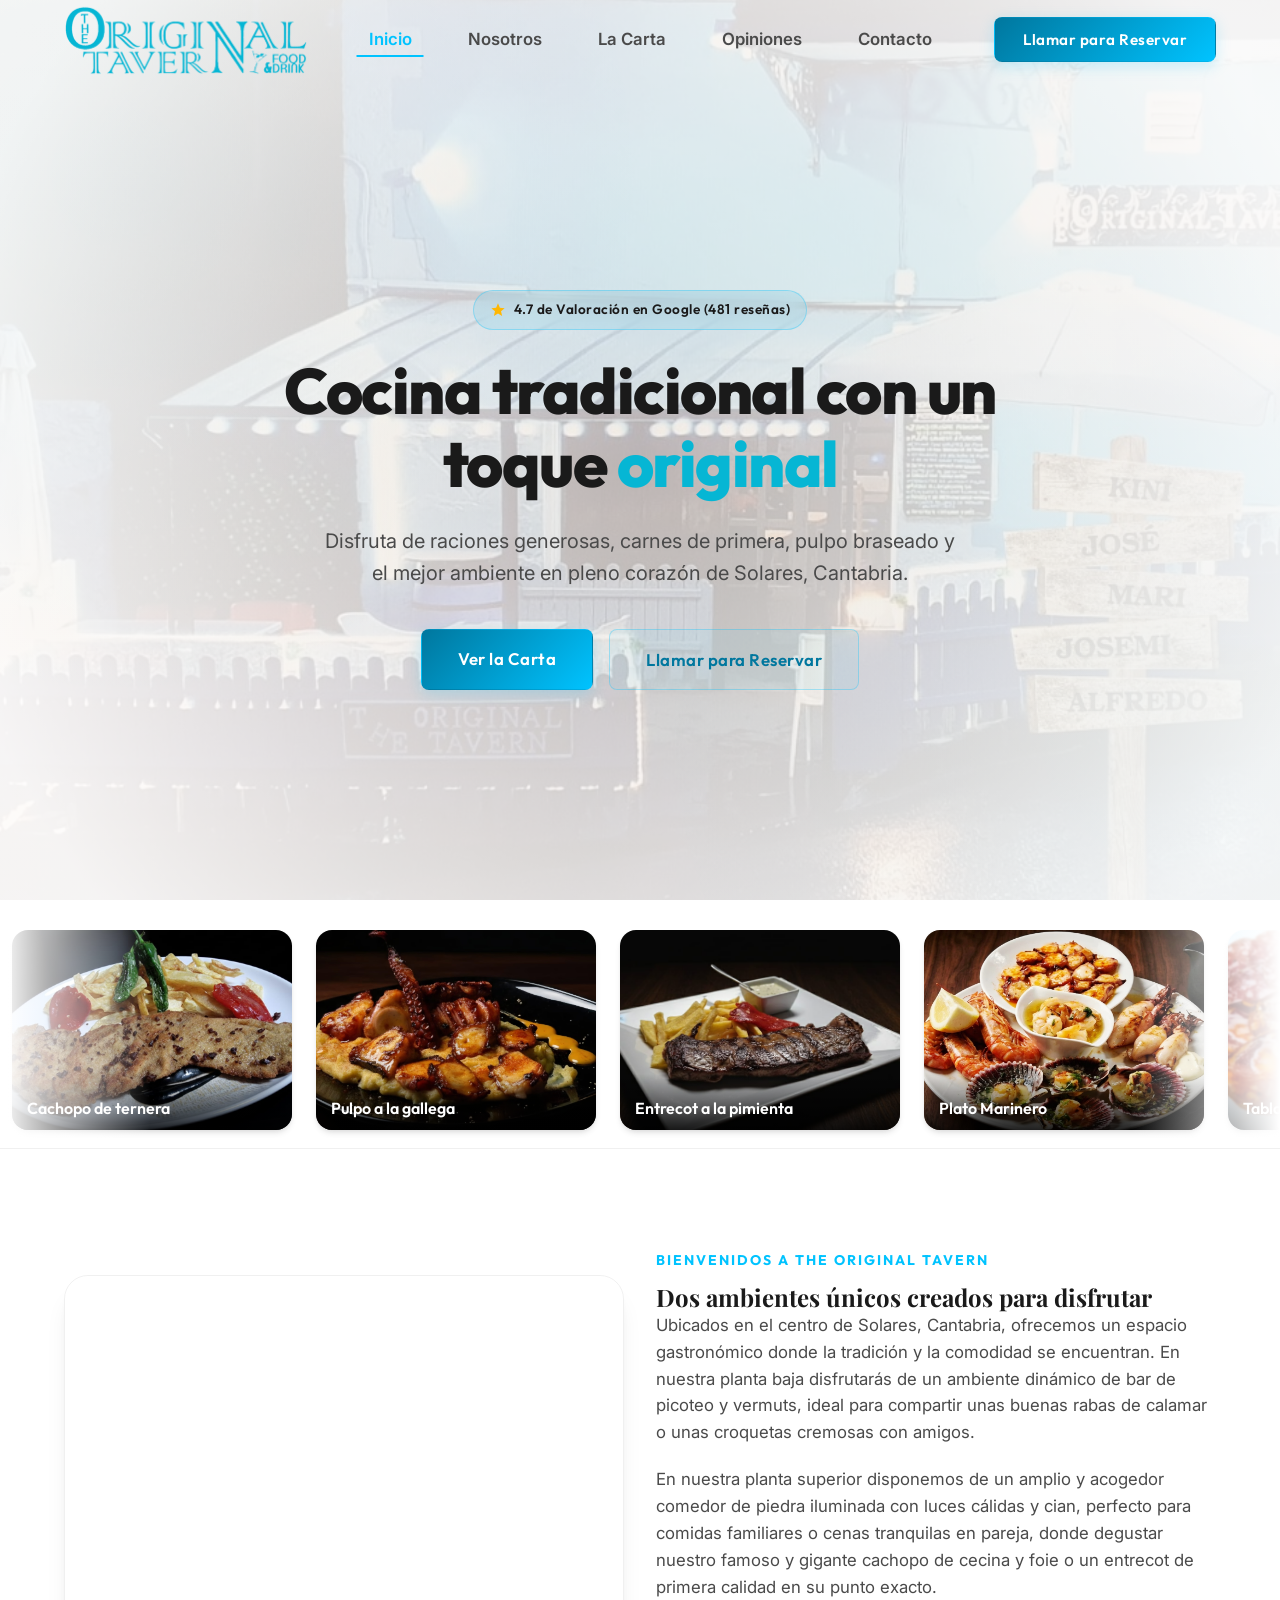
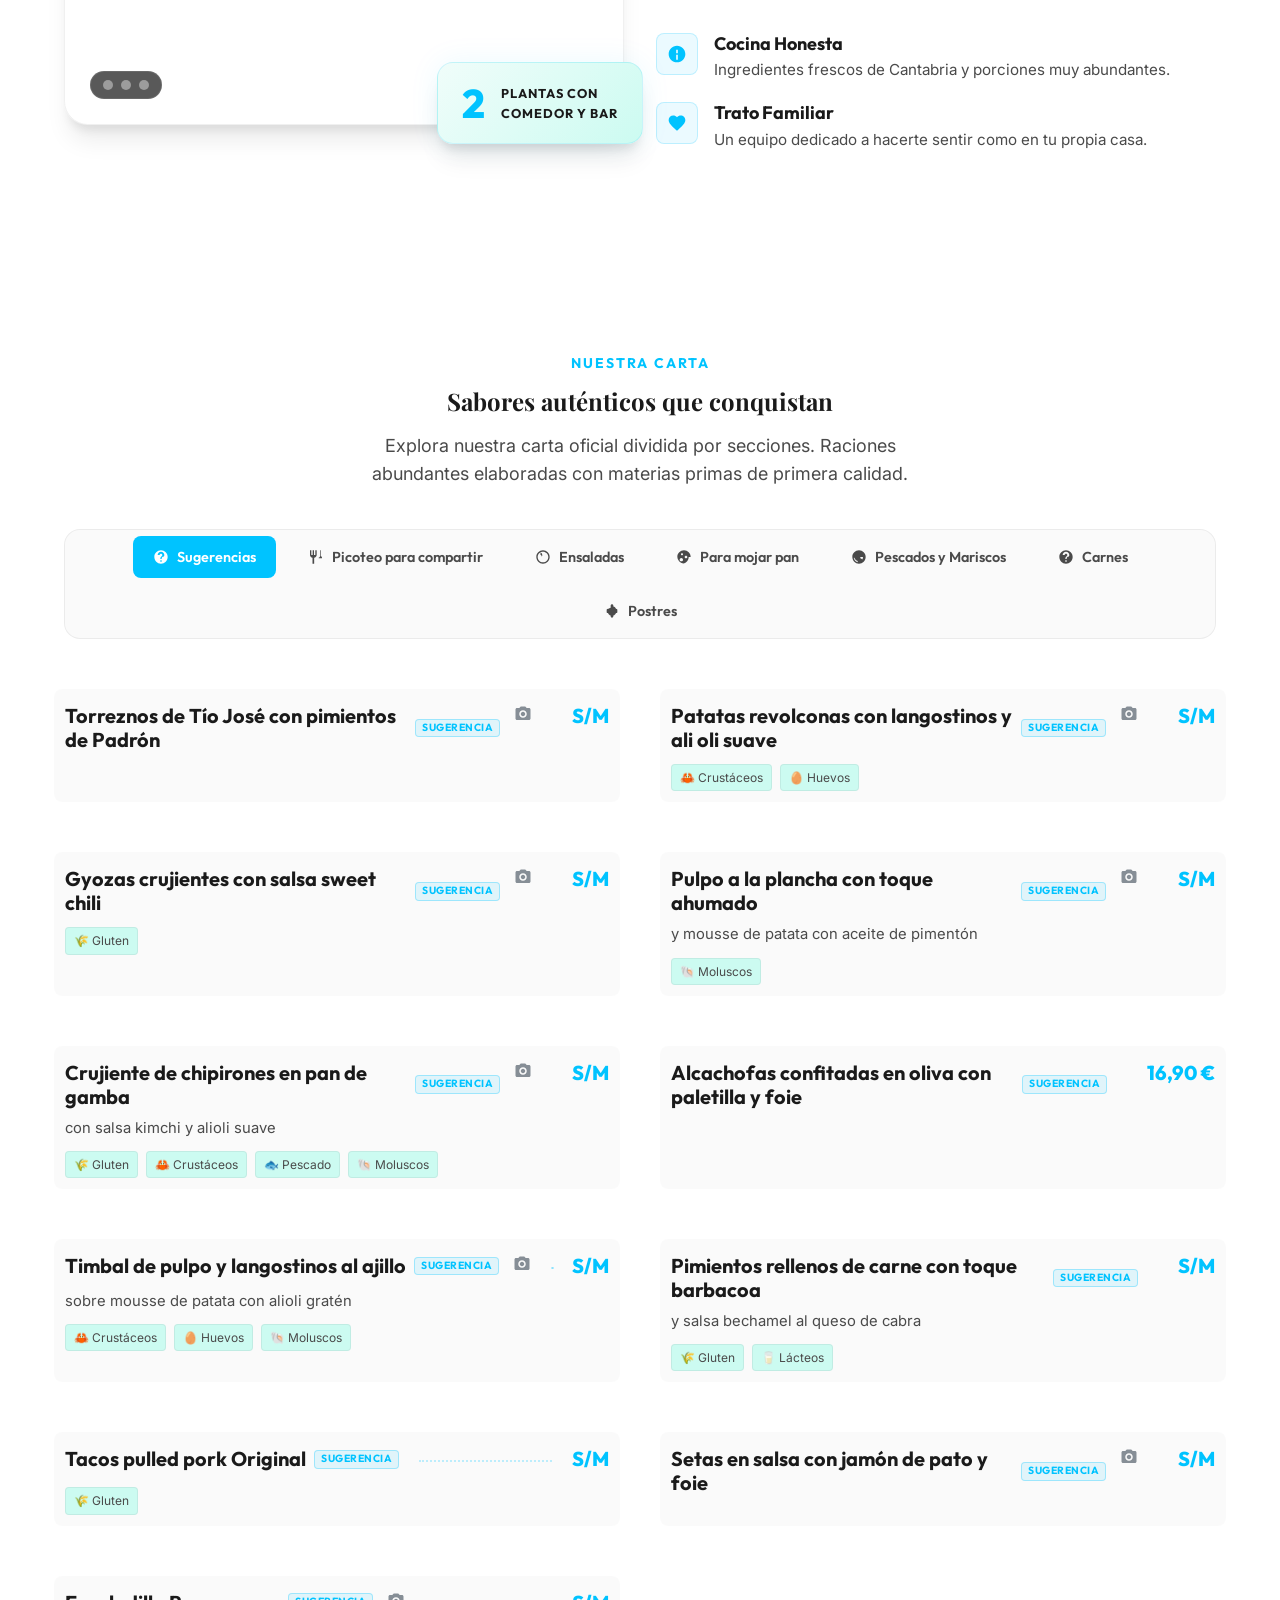
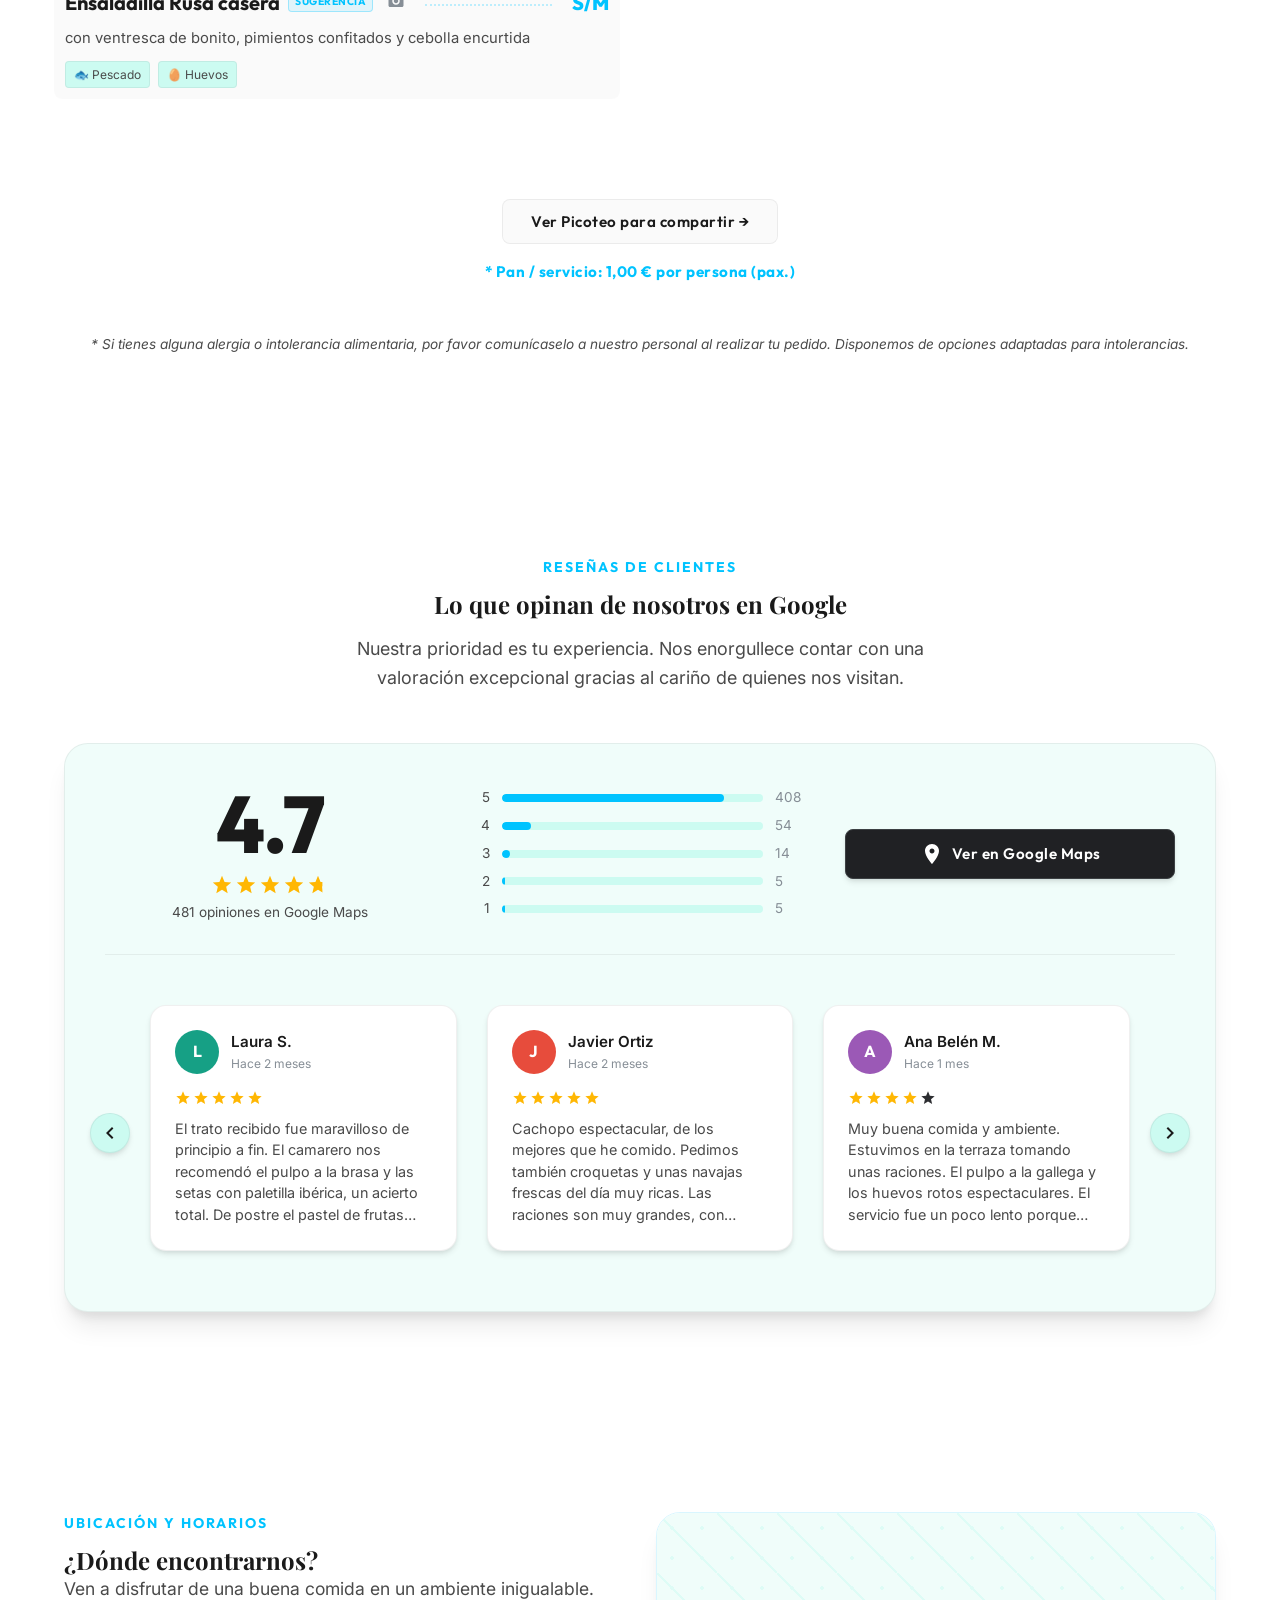
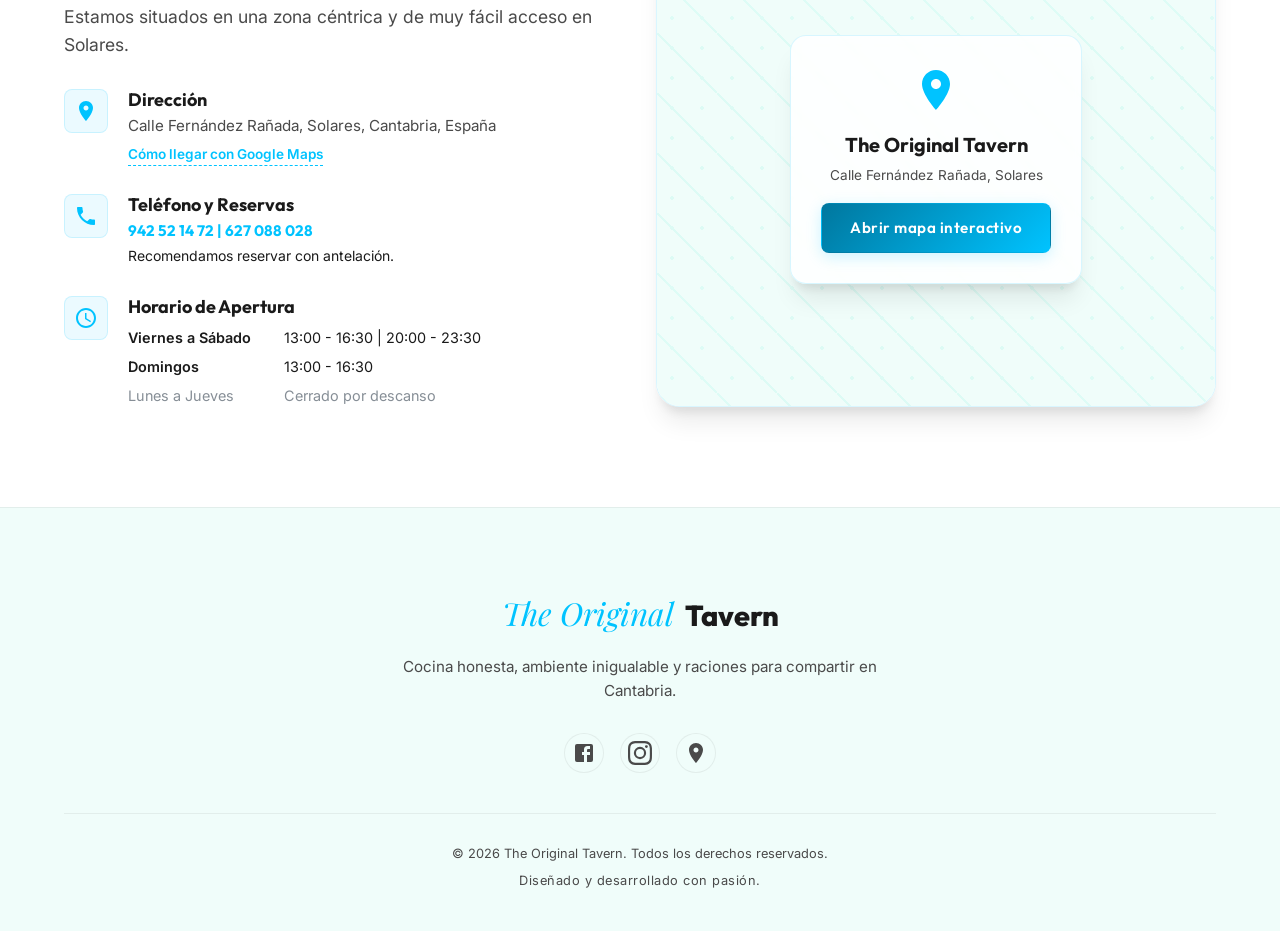
==== commit 5604ef50: "foyo favicon" ====
--- a/index.html
+++ b/index.html
@@ -11,6 +11,10 @@
     <meta name="geo.region" content="ES-CB">
     <meta name="geo.placename" content="Solares, Cantabria, España">
     <link rel="canonical" href="https://theoriginaltavern.es/">
+    
+    <!-- Favicon -->
+    <link rel="icon" type="image/png" href="assets/favicon.png">
+    <link rel="apple-touch-icon" href="assets/favicon.png">
 
     <!-- Open Graph / Facebook -->
     <meta property="og:type" content="restaurant">
--- a/styles/components.css
+++ b/styles/components.css
@@ -253,9 +253,9 @@
     width: 100%;
     height: 100%;
 
-    background-image: url('../assets/hero-moss.png');
+    background-image: url('../assets/hero-tavern.jpg');
     background-size: cover;
-    background-position: center 25%;
+    background-position: center center;
     z-index: -2;
     transform: scale(1.05);
     filter: brightness(0.9);
@@ -293,7 +293,7 @@
     font-family: var(--font-accent);
     font-size: 0.85rem;
     font-weight: 600;
-    color: var(--accent-light);
+    color: var(--text-primary);
     letter-spacing: 0.5px;
 }
 
